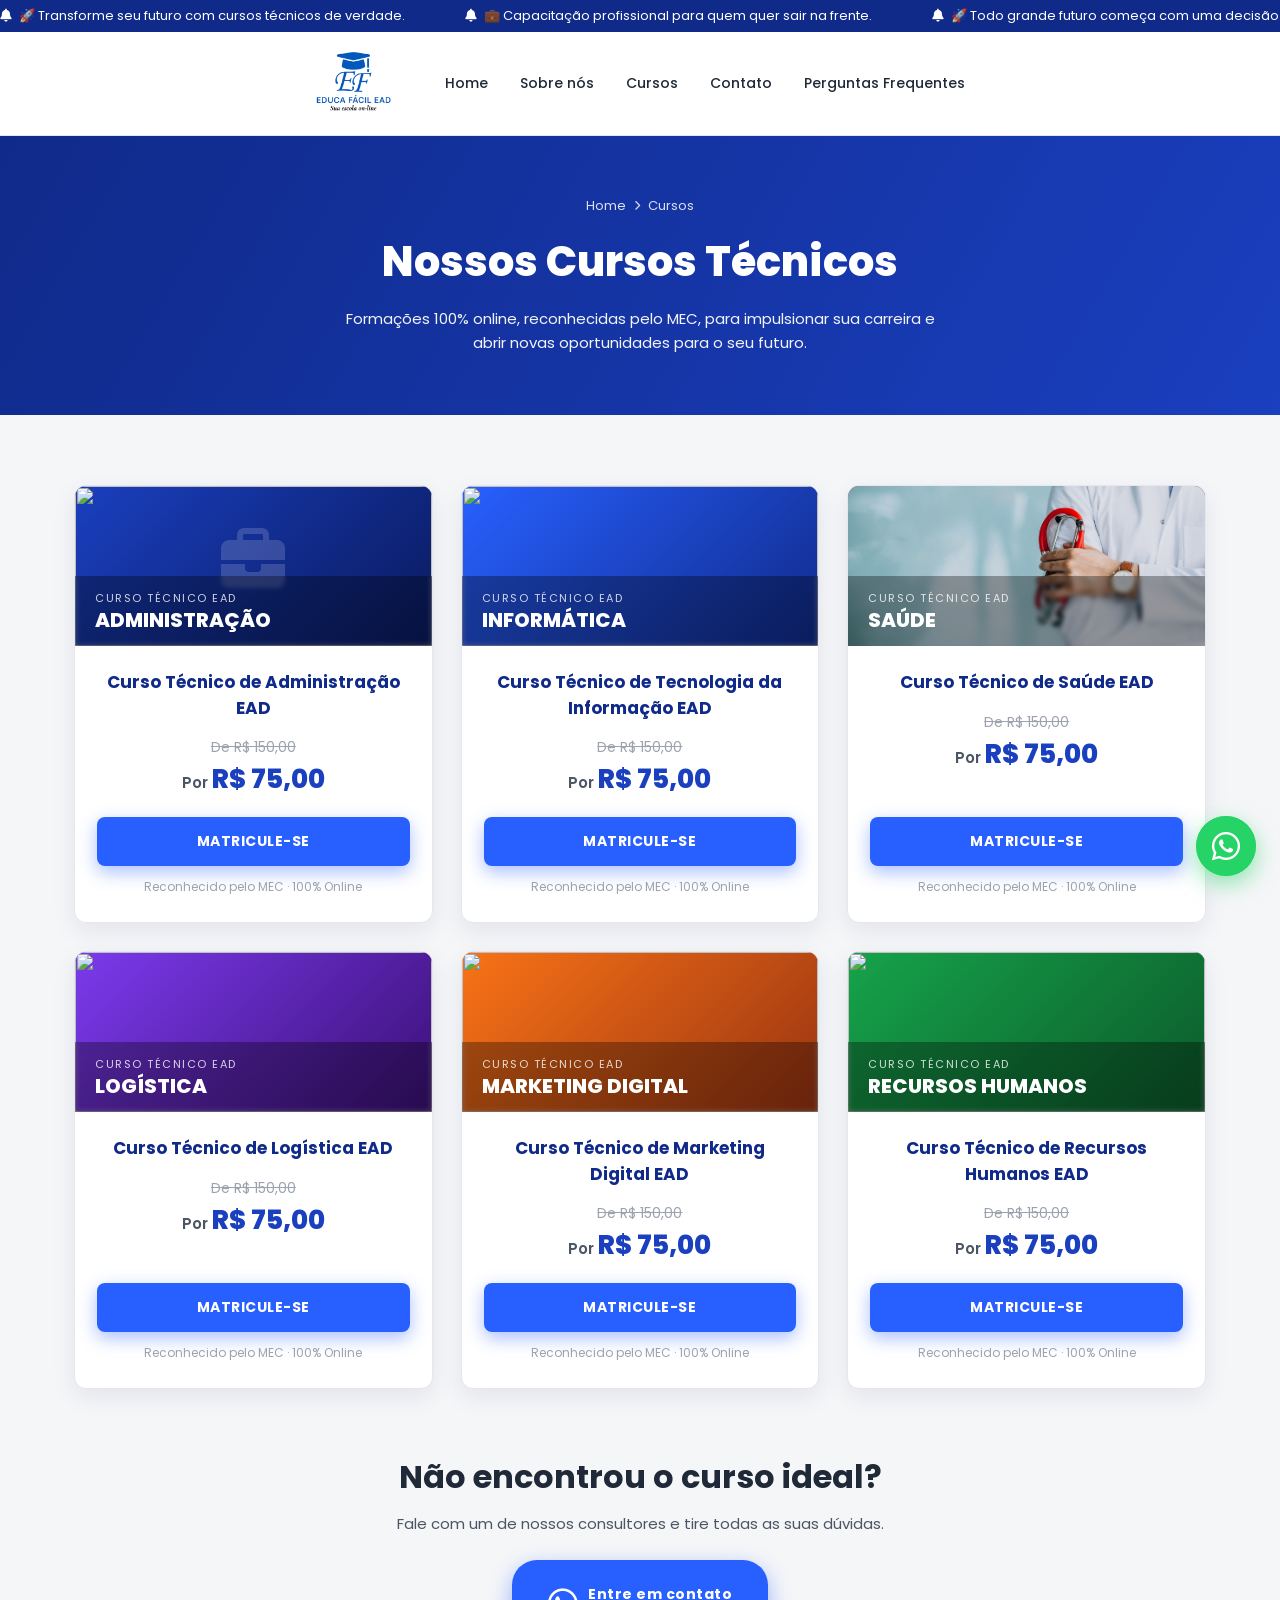
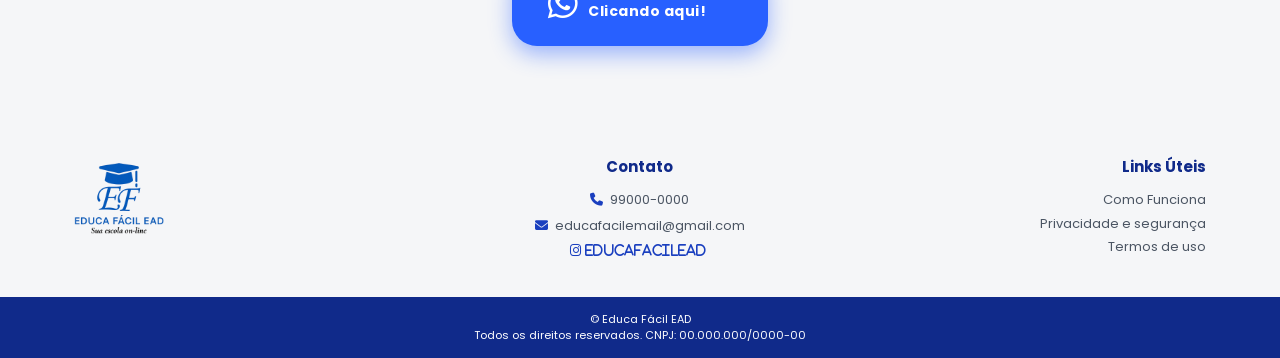
==== cursos.html @ ae99e2e0 "adicionar imagens e novas paginas" ====
<!doctype html>
<html lang="pt-BR">
  <head>
    <meta charset="UTF-8" />
    <meta name="viewport" content="width=device-width, initial-scale=1.0" />
    <meta
      name="description"
      content="Conheça os Cursos Técnicos online da Educa Fácil EAD - reconhecidos pelo MEC."
    />
    <title>Cursos - Educa Fácil EAD</title>
    <link rel="icon" type="image/png" href="img/favicon.png" />
    <link rel="stylesheet" href="css/style.css" />
    <link rel="preconnect" href="https://fonts.googleapis.com" />
    <link rel="preconnect" href="https://fonts.gstatic.com" crossorigin />
    <link
      href="https://fonts.googleapis.com/css2?family=Poppins:wght@300;400;500;600;700;800;900&display=swap"
      rel="stylesheet"
    />
    <link
      rel="stylesheet"
      href="https://cdnjs.cloudflare.com/ajax/libs/font-awesome/6.5.1/css/all.min.css"
    />
  </head>
  <body>
    <!-- Top announcement bar -->
    <div class="top-bar" aria-label="Aviso">
      <div class="top-bar__track">
        <span
          ><i class="fa-solid fa-bell"></i> 🚀 Transforme seu futuro com cursos
          técnicos de verdade.</span
        >
        <span
          ><i class="fa-solid fa-bell"></i> 💼 Capacitação profissional para
          quem quer sair na frente.</span
        >
        <span
          ><i class="fa-solid fa-bell"></i> 🚀 Todo grande futuro começa com uma
          decisão.</span
        >
        <span aria-hidden="true"
          ><i class="fa-solid fa-bell"></i> 🚀 Transforme seu futuro com cursos
          técnicos de verdade.</span
        >
        <span aria-hidden="true"
          ><i class="fa-solid fa-bell"></i> 💼 Capacitação profissional para
          quem quer sair na frente.</span
        >
        <span aria-hidden="true"
          ><i class="fa-solid fa-bell"></i> 🚀 Todo grande futuro começa com uma
          decisão.</span
        >
      </div>
    </div>

    <!-- Header / Navigation -->
    <header class="header">
      <div class="container header__inner">
        <a href="index.html" class="logo" aria-label="Educa Fácil EAD">
          <img
            src="img/logo.png"
            alt="Educa Fácil EAD"
            class="logo__img"
            onerror="this.style.display = 'none'"
          />
        </a>

        <button
          class="nav-toggle"
          aria-label="Abrir menu"
          aria-expanded="false"
        >
          <span></span><span></span><span></span>
        </button>

        <nav class="nav" aria-label="Principal">
          <ul>
            <li><a href="index.html#home">Home</a></li>
            <li><a href="sobre.html">Sobre nós</a></li>
            <li><a href="cursos.html">Cursos</a></li>
            <li><a href="index.html#contato">Contato</a></li>
            <li><a href="index.html#faq">Perguntas Frequentes</a></li>
          </ul>
        </nav>
      </div>
    </header>

    <!-- Page hero -->
    <section class="page-hero" aria-label="Cursos">
      <div class="container">
        <p class="page-hero__breadcrumb">
          <a href="index.html">Home</a>
          <i class="fa-solid fa-chevron-right"></i> Cursos
        </p>
        <h1 class="page-hero__title">Nossos Cursos Técnicos</h1>
        <p class="page-hero__text">
          Formações 100% online, reconhecidas pelo MEC, para impulsionar sua
          carreira e abrir novas oportunidades para o seu futuro.
        </p>
      </div>
    </section>

    <!-- Courses grid -->
    <section class="courses-page">
      <div class="container">
        <div class="course-grid">
          <article class="course-card">
            <div class="course-card__banner course-card__banner--admin">
              <img src="./img/adm.jpg" alt="">
              <i class="fa-solid fa-briefcase"></i>
              <div class="course-card__tag">
                <span>Curso Técnico EAD</span>
                <strong>Administração</strong>
              </div>
            </div>
            <div class="course-card__body">
              <h2 class="course-card__title">
                Curso Técnico de Administração EAD
              </h2>
              <div class="course-card__price">
                <span class="course-card__price-old">De R$ 150,00</span>
                <span class="course-card__price-new"
                  >Por <strong>R$ 75,00</strong></span
                >
              </div>
              <a
                href="https://wa.me/5599000000000"
                target="_blank"
                rel="noopener"
                class="btn btn--primary course-card__btn"
              >
                Matricule-se
              </a>
              <p class="course-card__note">
                Reconhecido pelo MEC · 100% Online
              </p>
            </div>
          </article>

          <article class="course-card">
            <div class="course-card__banner course-card__banner--ti">
              <img src="./img/ti.jpg" alt="">
              <div class="course-card__tag">
                <span>Curso Técnico EAD</span>
                <strong>Informática</strong>
              </div>
            </div>
            <div class="course-card__body">
              <h2 class="course-card__title">
                Curso Técnico de Tecnologia da Informação EAD
              </h2>
              <div class="course-card__price">
                <span class="course-card__price-old">De R$ 150,00</span>
                <span class="course-card__price-new"
                  >Por <strong>R$ 75,00</strong></span
                >
              </div>
              <a
                href="https://wa.me/5599000000000"
                target="_blank"
                rel="noopener"
                class="btn btn--primary course-card__btn"
              >
                Matricule-se
              </a>
              <p class="course-card__note">
                Reconhecido pelo MEC · 100% Online
              </p>
            </div>
          </article>

          <article class="course-card">
            <div class="course-card__banner course-card__banner--saude">
              <img src="./img/saude.jpg" alt="">
              <div class="course-card__tag">
                <span>Curso Técnico EAD</span>
                <strong>Saúde</strong>
              </div>
            </div>
            <div class="course-card__body">
              <h2 class="course-card__title">
                Curso Técnico de Saúde EAD
              </h2>
              <div class="course-card__price">
                <span class="course-card__price-old">De R$ 150,00</span>
                <span class="course-card__price-new"
                  >Por <strong>R$ 75,00</strong></span
                >
              </div>
              <a
                href="https://wa.me/5599000000000"
                target="_blank"
                rel="noopener"
                class="btn btn--primary course-card__btn"
              >
                Matricule-se
              </a>
              <p class="course-card__note">
                Reconhecido pelo MEC · 100% Online
              </p>
            </div>
          </article>

          <article class="course-card">
            <div class="course-card__banner course-card__banner--logistica">
              <img src="./img/logistica.jpg" alt="">
              <div class="course-card__tag">
                <span>Curso Técnico EAD</span>
                <strong>Logística</strong>
              </div>
            </div>
            <div class="course-card__body">
              <h2 class="course-card__title">
                Curso Técnico de Logística EAD
              </h2>
              <div class="course-card__price">
                <span class="course-card__price-old">De R$ 150,00</span>
                <span class="course-card__price-new"
                  >Por <strong>R$ 75,00</strong></span
                >
              </div>
              <a
                href="https://wa.me/5599000000000"
                target="_blank"
                rel="noopener"
                class="btn btn--primary course-card__btn"
              >
                Matricule-se
              </a>
              <p class="course-card__note">
                Reconhecido pelo MEC · 100% Online
              </p>
            </div>
          </article>

          <article class="course-card">
            <div class="course-card__banner course-card__banner--marketing">
              <img src="./img/marketing.jpg" alt="">
              <div class="course-card__tag">
                <span>Curso Técnico EAD</span>
                <strong>Marketing Digital</strong>
              </div>
            </div>
            <div class="course-card__body">
              <h2 class="course-card__title">
                Curso Técnico de Marketing Digital EAD
              </h2>
              <div class="course-card__price">
                <span class="course-card__price-old">De R$ 150,00</span>
                <span class="course-card__price-new"
                  >Por <strong>R$ 75,00</strong></span
                >
              </div>
              <a
                href="https://wa.me/5599000000000"
                target="_blank"
                rel="noopener"
                class="btn btn--primary course-card__btn"
              >
                Matricule-se
              </a>
              <p class="course-card__note">
                Reconhecido pelo MEC · 100% Online
              </p>
            </div>
          </article>

          <article class="course-card">
            <div class="course-card__banner course-card__banner--rh">
              <img src="./img/rh.jpg" alt="">
              <div class="course-card__tag">
                <span>Curso Técnico EAD</span>
                <strong>Recursos Humanos</strong>
              </div>
            </div>
            <div class="course-card__body">
              <h2 class="course-card__title">
                Curso Técnico de Recursos Humanos EAD
              </h2>
              <div class="course-card__price">
                <span class="course-card__price-old">De R$ 150,00</span>
                <span class="course-card__price-new"
                  >Por <strong>R$ 75,00</strong></span
                >
              </div>
              <a
                href="https://wa.me/5599000000000"
                target="_blank"
                rel="noopener"
                class="btn btn--primary course-card__btn"
              >
                Matricule-se
              </a>
              <p class="course-card__note">
                Reconhecido pelo MEC · 100% Online
              </p>
            </div>
          </article>
        </div>

        <div class="courses-page__cta">
          <h2 class="section-title">Não encontrou o curso ideal?</h2>
          <p>Fale com um de nossos consultores e tire todas as suas dúvidas.</p>
          <a
            href="https://wa.me/5599000000000"
            target="_blank"
            rel="noopener"
            class="btn btn--whatsapp"
          >
            <i class="fa-brands fa-whatsapp"></i>
            <span>Entre em contato<br />Clicando aqui!</span>
          </a>
        </div>
      </div>
    </section>

    <!-- Footer -->
    <footer class="footer">
      <div class="container footer__inner">
        <div class="footer__col">
          <a
            href="index.html"
            class="logo logo--footer"
            aria-label="Educa Fácil EAD"
          >
            <img
              src="img/logo.png"
              alt="Educa Fácil EAD"
              class="logo__img logo__img--footer"
              onerror="this.style.display = 'none'"
            />
          </a>
        </div>

        <div class="footer__col footer__col--center">
          <h3>Contato</h3>
          <p><i class="fa-solid fa-phone"></i> 99000-0000</p>
          <p><i class="fa-solid fa-envelope"></i> educafacilemail@gmail.com</p>
          <p>
            <a href="https://www.instagram.com/educafacilead/"
              ><i class="fa-brands fa-instagram"> educafacilead</i></a
            >
          </p>
        </div>

        <div class="footer__col footer__col--right">
          <h3>Links Úteis</h3>
          <ul>
            <li><a href="#">Como Funciona</a></li>
            <li><a href="#">Privacidade e segurança</a></li>
            <li><a href="#">Termos de uso</a></li>
          </ul>
        </div>
      </div>

      <div class="footer__copy">
        © Educa Fácil EAD<br />
        Todos os direitos reservados. CNPJ: 00.000.000/0000-00
      </div>
    </footer>

    <!-- Floating WhatsApp button -->
    <a
      href="https://wa.me/5599000000000"
      target="_blank"
      rel="noopener"
      class="whatsapp-float"
      aria-label="Fale conosco no WhatsApp"
    >
      <i class="fa-brands fa-whatsapp"></i>
      <span class="whatsapp-float__label">Fale conosco</span>
    </a>

    <script src="js/script.js"></script>
  </body>
</html>
---- css/style.css ----
/* ============================
   RESET & BASE
   ============================ */
*,
*::before,
*::after {
  box-sizing: border-box;
  margin: 0;
  padding: 0;
}

:root {
  --blue-900: #0a1a5e;
  --blue-800: #102a8a;
  --blue-700: #1a3fbf;
  --blue-600: #1e4dd8;
  --blue-500: #2860ff;
  --blue-accent: #3b82f6;
  --white: #ffffff;
  --gray-100: #f5f6f8;
  --gray-200: #e5e7eb;
  --gray-400: #9ca3af;
  --gray-600: #4b5563;
  --gray-800: #1f2937;
  --green-wa: #25d366;
  --bubble-out: #dcf8c6;
  --bubble-in: #ffffff;
  --shadow-card: 0 8px 24px rgba(10, 26, 94, 0.08);
  --shadow-elev: 0 20px 50px rgba(10, 26, 94, 0.18);
  --radius: 12px;
  --radius-lg: 20px;
  --container: 1180px;
}

html {
  scroll-behavior: smooth;
  scroll-padding-top: 110px;
}

body {
  font-family:
    "Poppins",
    -apple-system,
    BlinkMacSystemFont,
    "Segoe UI",
    sans-serif;
  color: var(--gray-800);
  line-height: 1.5;
  background: var(--white);
  -webkit-font-smoothing: antialiased;
}

img {
  max-width: 100%;
  display: block;
}

a {
  color: inherit;
  text-decoration: none;
}

ul {
  list-style: none;
}

.container {
  width: 100%;
  max-width: var(--container);
  margin: 0 auto;
  padding: 0 24px;
}

/* ============================
   TOP BAR (marquee)
   ============================ */
.top-bar {
  background: var(--blue-800);
  color: var(--white);
  font-size: 13px;
  overflow: hidden;
  padding: 6px 0;
}

.top-bar__track {
  display: flex;
  white-space: nowrap;
  animation: marquee 35s linear infinite;
  width: max-content;
  will-change: transform;
}

.top-bar__track span {
  display: inline-flex;
  align-items: center;
  gap: 8px;
  margin-right: 60px;
  flex-shrink: 0;
}

.top-bar:hover .top-bar__track {
  animation-play-state: paused;
}

@keyframes marquee {
  0% {
    transform: translateX(0);
  }
  100% {
    transform: translateX(-50%);
  }
}

/* ============================
   HEADER / NAV
   ============================ */
.header {
  background: var(--white);
  border-bottom: 1px solid var(--gray-200);
  position: sticky;
  top: 0;
  z-index: 100;
}

.header__inner {
  display: flex;
  align-items: center;
  justify-content: center;
  padding: 14px 24px;
  gap: 54px;
}

.logo {
  display: inline-flex;
  align-items: center;
  gap: 10px;
}

.logo__mark {
  width: 44px;
  height: 44px;
  border-radius: 50%;
  background: var(--blue-800);
  color: var(--white);
  display: grid;
  place-items: center;
  font-weight: 800;
  font-size: 14px;
  border: 2px solid var(--blue-800);
  box-shadow: inset 0 0 0 2px var(--white);
}

.logo__img {
  width: 75px;
  height: 75px;
  object-fit: contain;
}

.logo__img--footer {
  width: 90px;
  height: 90px;
}

.logo__text strong {
  display: block;
  color: var(--blue-800);
  font-size: 12px;
  font-weight: 800;
  letter-spacing: 0.5px;
}

.logo__text small {
  display: block;
  color: var(--gray-600);
  font-size: 9px;
  font-style: italic;
}

.nav ul {
  display: flex;
  gap: 32px;
}

.nav a {
  color: var(--gray-800);
  font-size: 14px;
  font-weight: 500;
  transition: color 0.2s;
  position: relative;
}

.nav a:hover {
  color: var(--blue-600);
}

.nav a::after {
  content: "";
  position: absolute;
  left: 0;
  bottom: -6px;
  width: 0;
  height: 2px;
  background: var(--blue-600);
  transition: width 0.25s;
}

.nav a:hover::after {
  width: 100%;
}

.nav-toggle {
  display: none;
  flex-direction: column;
  gap: 5px;
  background: none;
  border: 0;
  cursor: pointer;
  padding: 8px;
}

.nav-toggle span {
  display: block;
  width: 26px;
  height: 3px;
  background: var(--blue-800);
  border-radius: 2px;
  transition: 0.25s;
}

/* ============================
   HERO / CAROUSEL
   ============================ */
.hero {
  position: relative;
  background: var(--blue-800);
  overflow: hidden;
}

.carousel {
  position: relative;
  width: 100%;
  aspect-ratio: 1920 / 700;
  overflow: hidden;
  background: linear-gradient(120deg, var(--blue-800) 0%, var(--blue-700) 100%);
}

.carousel__track {
  position: relative;
  width: 100%;
  height: 100%;
}

.carousel__slide {
  position: absolute;
  inset: 0;
  opacity: 0;
  transition: opacity 0.8s ease-in-out;
  pointer-events: none;
}

.carousel__slide.is-active {
  opacity: 1;
  pointer-events: auto;
  z-index: 1;
}

.carousel__slide picture {
  display: block;
  width: 100%;
  height: 100%;
}

.carousel__slide img {
  width: 100%;
  height: 100%;
  object-fit: cover;
  display: block;
}

.carousel__slide img.img-missing {
  visibility: hidden;
}

/* Banner inteiro clicável */
.carousel__link {
  display: block;
  width: 100%;
  height: 100%;
  cursor: pointer;
}

.carousel__arrow {
  position: absolute;
  top: 50%;
  transform: translateY(-50%);
  background: transparent;
  border: 0;
  color: var(--white);
  width: 48px;
  height: 48px;
  cursor: pointer;
  z-index: 5;
  display: grid;
  place-items: center;
  font-size: 28px;
  text-shadow: 0 1px 6px rgba(0, 0, 0, 0.45);
  transition: 0.25s;
}

.carousel__arrow:hover {
  transform: translateY(-50%) scale(1.15);
}

.carousel__arrow--left {
  left: 18px;
}
.carousel__arrow--right {
  right: 18px;
}

.carousel__dots {
  position: absolute;
  bottom: 18px;
  left: 50%;
  transform: translateX(-50%);
  display: flex;
  gap: 10px;
  z-index: 5;
}

.carousel__dot {
  width: 12px;
  height: 12px;
  border-radius: 50%;
  background: rgba(255, 255, 255, 0.45);
  border: 0;
  cursor: pointer;
  padding: 0;
  transition: 0.25s;
}

.carousel__dot:hover {
  background: rgba(255, 255, 255, 0.75);
}

.carousel__dot.is-active {
  background: var(--white);
  width: 30px;
  border-radius: 6px;
}

/* ============================
   BUTTONS
   ============================ */
.btn {
  display: inline-flex;
  align-items: center;
  justify-content: center;
  gap: 10px;
  padding: 14px 30px;
  border-radius: 8px;
  font-weight: 700;
  font-size: 14px;
  letter-spacing: 0.5px;
  cursor: pointer;
  transition: 0.25s;
  border: 0;
  text-transform: uppercase;
}

.btn--primary {
  background: var(--blue-500);
  color: var(--white);
  box-shadow: 0 6px 18px rgba(40, 96, 255, 0.4);
}

.btn--primary:hover {
  transform: translateY(-2px);
  box-shadow: 0 10px 24px rgba(40, 96, 255, 0.55);
}

.btn--white {
  background: var(--white);
  color: var(--blue-800);
  padding: 14px 32px;
  box-shadow: 0 6px 18px rgba(0, 0, 0, 0.18);
}

.btn--white:hover {
  transform: translateY(-2px);
}

.btn--whatsapp {
  background: var(--blue-500);
  color: var(--white);
  padding: 26px 36px;
  border-radius: 25px;
  margin: 40px auto 0;
  box-shadow: 0 8px 22px rgba(40, 96, 255, 0.45);
}

.btn--whatsapp i {
  font-size: 34px;
}

.btn--whatsapp span {
  text-align: left;
  line-height: 1.2;
  text-transform: none;
}

.btn--whatsapp:hover {
  transform: translateY(-2px);
}

/* ============================
   SECTION TITLES
   ============================ */
.section-title {
  font-size: clamp(1.5rem, 3vw, 2rem);
  font-weight: 700;
  text-align: center;
  margin-bottom: 48px;
  color: var(--gray-800);
}

.section-title--light {
  color: var(--white);
  text-align: left;
}

.accent {
  color: var(--blue-800);
}

/* ============================
   WHY US
   ============================ */
.why-us {
  padding: 80px 0;
  background: var(--white);
}

.why-us__grid {
  display: grid;
  grid-template-columns: repeat(3, 1fr);
  gap: 28px;
  margin-top: 30px;
}

.card {
  position: relative;
  background: var(--white);
  border: 1px solid var(--gray-200);
  border-radius: var(--radius);
  padding: 50px 24px 0;
  text-align: center;
  box-shadow: var(--shadow-card);
  display: flex;
  flex-direction: column;
  transition: 0.25s;
}

.card:hover {
  transform: translateY(-4px);
  box-shadow: var(--shadow-elev);
}

.card__icon {
  position: absolute;
  top: 0;
  left: 50%;
  transform: translate(-50%, -50%);
  width: 52px;
  height: 52px;
  border-radius: 50%;
  background: var(--blue-800);
  color: var(--white);
  display: grid;
  place-items: center;
  font-size: 20px;
  box-shadow: 0 6px 14px rgba(26, 63, 191, 0.35);
}

.card__text {
  font-size: 16px;
  line-height: 1.5;
  color: var(--gray-800);
  flex: 1;
  margin-bottom: 30px;
}

.card__tag {
  background: var(--blue-800);
  color: var(--white);
  padding: 12px;
  margin: 0 -24px;
  font-weight: 600;
  font-size: 14px;
  border-bottom-left-radius: var(--radius);
  border-bottom-right-radius: var(--radius);
}

/* ============================
   COURSES
   ============================ */
.courses {
  background: var(--blue-800);
  color: var(--white);
  padding: 70px 0;
  position: relative;
}

.courses__inner {
  display: grid;
  grid-template-columns: 1.1fr 1fr;
  gap: 60px;
  align-items: center;
}

.courses__left .section-title {
  text-align: left;
  margin-bottom: 24px;
  font-size: clamp(1.8rem, 3vw, 2.4rem);
}

.courses__desc {
  margin-top: 20px;
  line-height: 1.7;
  font-size: 15px;
  opacity: 0.95;
}

.courses__right {
  border-left: 1px solid rgba(255, 255, 255, 0.2);
  padding-left: 50px;
}

.courses__list {
  display: flex;
  flex-direction: column;
  gap: 26px;
}

.courses__list li {
  display: flex;
  align-items: center;
  gap: 20px;
  font-size: 15px;
  line-height: 1.4;
}

.courses__list i {
  font-size: 30px;
  color: var(--white);
  width: 44px;
  text-align: center;
}

/* ============================
   PAGE HERO (Cursos)
   ============================ */
.page-hero {
  background: linear-gradient(120deg, var(--blue-800) 0%, var(--blue-700) 100%);
  color: var(--white);
  padding: 60px 0;
  text-align: center;
}

.page-hero__breadcrumb {
  font-size: 13px;
  opacity: 0.85;
  margin-bottom: 16px;
  display: flex;
  align-items: center;
  justify-content: center;
  gap: 8px;
}

.page-hero__breadcrumb a {
  transition: opacity 0.2s;
}

.page-hero__breadcrumb a:hover {
  opacity: 0.7;
}

.page-hero__breadcrumb i {
  font-size: 10px;
}

.page-hero__title {
  font-size: clamp(1.8rem, 4vw, 2.6rem);
  font-weight: 800;
  margin-bottom: 14px;
}

.page-hero__text {
  max-width: 620px;
  margin: 0 auto;
  font-size: 15px;
  line-height: 1.6;
  opacity: 0.95;
}

/* ============================
   COURSES PAGE
   ============================ */
.courses-page {
  padding: 70px 0;
  background: var(--gray-100);
}

.course-grid {
  display: grid;
  grid-template-columns: repeat(3, 1fr);
  gap: 28px;
}

.course-card {
  background: var(--white);
  border: 1px solid var(--gray-200);
  border-radius: var(--radius);
  overflow: hidden;
  box-shadow: var(--shadow-card);
  display: flex;
  flex-direction: column;
  transition: 0.25s;
}

.course-card:hover {
  transform: translateY(-4px);
  box-shadow: var(--shadow-elev);
}

/* Colored banner with category */
.course-card__banner {
  position: relative;
  height: 160px;
  display: flex;
  align-items: flex-end;
  background: linear-gradient(135deg, var(--blue-700), var(--blue-900));
  overflow: hidden;
}

.course-card__banner > i {
  position: absolute;
  top: 50%;
  left: 50%;
  transform: translate(-50%, -60%);
  font-size: 64px;
  color: rgba(255, 255, 255, 0.16);
}

.course-card__banner img {
  position: absolute;
  inset: 0;
  width: 100%;
  height: 100%;
  object-fit: cover;
  object-position: center;
}

/* TI: mostra mais o topo da foto para não cortar o rosto */
.course-card__banner--ti img {
  object-position: center 15%;
}

.course-card__banner--admin {
  background: linear-gradient(135deg, #1a3fbf, #0a1a5e);
}
.course-card__banner--ti {
  background: linear-gradient(135deg, #2860ff, #102a8a);
}
.course-card__banner--saude {
  background: linear-gradient(135deg, #e0457b, #7a1340);
}
.course-card__banner--logistica {
  background: linear-gradient(135deg, #7c3aed, #3b1077);
}
.course-card__banner--marketing {
  background: linear-gradient(135deg, #f97316, #9a3412);
}
.course-card__banner--rh {
  background: linear-gradient(135deg, #16a34a, #0c5a2b);
}

.course-card__tag {
  position: relative;
  width: 100%;
  padding: 14px 20px;
  background: rgba(0, 0, 0, 0.32);
  backdrop-filter: blur(2px);
}

.course-card__tag span {
  display: block;
  font-size: 11px;
  letter-spacing: 1.5px;
  text-transform: uppercase;
  color: rgba(255, 255, 255, 0.8);
  margin-bottom: 2px;
}

.course-card__tag strong {
  display: block;
  font-size: 20px;
  font-weight: 800;
  text-transform: uppercase;
  color: var(--white);
  line-height: 1.2;
}

/* Card body */
.course-card__body {
  display: flex;
  flex-direction: column;
  flex: 1;
  padding: 24px 22px 26px;
  text-align: center;
}

.course-card__title {
  font-size: 17px;
  font-weight: 700;
  color: var(--blue-800);
  margin-bottom: 16px;
}

.course-card__price {
  flex: 1;
  margin-bottom: 18px;
}

.course-card__price-old {
  display: block;
  font-size: 14px;
  color: var(--gray-400);
  text-decoration: line-through;
  margin-bottom: 2px;
}

.course-card__price-new {
  display: block;
  font-size: 15px;
  font-weight: 600;
  color: var(--gray-600);
}

.course-card__price-new strong {
  font-size: 26px;
  font-weight: 800;
  color: var(--blue-700);
}

.course-card__btn {
  width: 100%;
}

.course-card__note {
  font-size: 12px;
  color: var(--gray-400);
  margin-top: 12px;
}

.courses-page__cta {
  text-align: center;
  margin-top: 64px;
}

.courses-page__cta .section-title {
  margin-bottom: 12px;
}

.courses-page__cta p {
  color: var(--gray-600);
  font-size: 15px;
}

.courses-page__cta .btn--whatsapp {
  margin-top: 24px;
}

/* ============================
   TESTIMONIALS
   ============================ */
.testimonials {
  padding: 80px 0;
  background: var(--gray-100);
  text-align: center;
}

.testimonials__grid {
  display: grid;
  grid-template-columns: repeat(3, 1fr);
  gap: 30px;
  justify-items: center;
}

/* Prova social (imagens) */
.proof {
  width: 100%;
  max-width: 340px;
  margin: 0;
  border-radius: 18px;
  overflow: hidden;
  box-shadow: var(--shadow-elev);
}

.proof img {
  width: 100%;
  height: auto;
  display: block;
}

/* ============================
   FAQ
   ============================ */
.faq {
  background: var(--blue-800);
  padding: 70px 0;
  color: var(--white);
}

.faq .section-title {
  text-align: center;
  color: var(--white);
}

.faq__list {
  max-width: 900px;
  margin: 0 auto;
  display: flex;
  flex-direction: column;
  gap: 10px;
}

.faq__item {
  background: var(--blue-700);
  border-radius: 8px;
  overflow: hidden;
  transition: background 0.2s;
}

.faq__item summary {
  padding: 14px 20px;
  font-size: 14px;
  font-weight: 500;
  cursor: pointer;
  list-style: none;
  display: flex;
  align-items: center;
  gap: 12px;
  transition: 0.2s;
}

.faq__item summary::-webkit-details-marker {
  display: none;
}

.faq__item summary i {
  color: var(--white);
  font-size: 18px;
  transition: transform 0.3s;
}

.faq__item[open] summary i {
  transform: rotate(45deg);
}

.faq__item[open] {
  background: var(--blue-600);
}

.faq__item p {
  padding: 0 20px 18px 50px;
  font-size: 13px;
  line-height: 1.6;
  opacity: 0.95;
}

/* ============================
   FOOTER
   ============================ */
.footer {
  background: var(--gray-100);
  padding: 40px 0 0;
  color: var(--gray-800);
  font-size: 13px;
}

.footer__inner {
  display: grid;
  grid-template-columns: 1fr 1fr 1fr;
  gap: 30px;
  padding-bottom: 30px;
}

.footer__col--center {
  text-align: center;
}

.footer__col--right {
  text-align: right;
}

.footer__col h3 {
  color: var(--blue-800);
  font-weight: 700;
  margin-bottom: 12px;
  font-size: 15px;
}

.footer__col p {
  margin-bottom: 6px;
  color: var(--gray-600);
}

.footer__col p i {
  margin-right: 4px;
  color: var(--blue-700);
}

.footer__col ul li {
  margin-bottom: 4px;
}

.footer__col ul a {
  color: var(--gray-600);
  transition: color 0.2s;
}

.footer__col ul a:hover {
  color: var(--blue-600);
}

.logo--footer .logo__text strong {
  font-size: 11px;
}

.footer__copy {
  background: var(--blue-800);
  color: var(--white);
  padding: 14px;
  text-align: center;
  font-size: 11px;
  line-height: 1.5;
}

/* ============================
   FLOATING WHATSAPP BUTTON
   ============================ */
.whatsapp-float {
  position: fixed;
  right: 24px;
  bottom: 24px;
  z-index: 200;
  display: flex;
  align-items: center;
  gap: 0;
  height: 60px;
  padding: 0;
  background: var(--green-wa);
  color: var(--white);
  border-radius: 50px;
  box-shadow: 0 8px 22px rgba(37, 211, 102, 0.5);
  overflow: hidden;
  transition: 0.3s;
}

.whatsapp-float i {
  font-size: 32px;
  width: 60px;
  display: grid;
  place-items: center;
  flex-shrink: 0;
}

.whatsapp-float__label {
  font-size: 15px;
  font-weight: 600;
  white-space: nowrap;
  max-width: 0;
  opacity: 0;
  transition:
    max-width 0.3s ease,
    opacity 0.3s ease,
    padding 0.3s ease;
}

.whatsapp-float:hover {
  transform: translateY(-3px);
  box-shadow: 0 12px 28px rgba(37, 211, 102, 0.6);
}

.whatsapp-float:hover .whatsapp-float__label {
  max-width: 160px;
  opacity: 1;
  padding-right: 22px;
}

.whatsapp-float::after {
  content: "";
  position: absolute;
  inset: 0;
  border-radius: 50px;
  border: 2px solid var(--green-wa);
  animation: wa-pulse 2s infinite;
}

@keyframes wa-pulse {
  0% {
    transform: scale(1);
    opacity: 0.7;
  }
  100% {
    transform: scale(1.4);
    opacity: 0;
  }
}

@media (max-width: 480px) {
  .whatsapp-float {
    right: 16px;
    bottom: 16px;
    height: 56px;
  }
  .whatsapp-float i {
    width: 56px;
    font-size: 28px;
  }
}

/* ============================
   RESPONSIVE
   ============================ */
@media (max-width: 960px) {
  .carousel {
    width: 100%;
    aspect-ratio: 1920 / 700;
  }
  .why-us__grid {
    grid-template-columns: 1fr;
    max-width: 420px;
    margin: 0 auto;
  }
  .courses__inner {
    grid-template-columns: 1fr;
    gap: 36px;
  }
  .courses__right {
    border-left: 0;
    padding-left: 0;
    border-top: 1px solid rgba(255, 255, 255, 0.2);
    padding-top: 30px;
  }
  .testimonials__grid {
    grid-template-columns: 1fr;
  }
  .course-grid {
    grid-template-columns: repeat(2, 1fr);
  }
  .footer__inner {
    grid-template-columns: 1fr;
    text-align: center;
  }
  .footer__col--center,
  .footer__col--right {
    text-align: center;
  }
}

@media (max-width: 720px) {
  .nav-toggle {
    display: flex;
  }
  .nav {
    position: absolute;
    top: 100%;
    right: 0;
    background: var(--white);
    width: 100%;
    max-height: 0;
    overflow: hidden;
    transition: max-height 0.3s;
    box-shadow: 0 6px 14px rgba(0, 0, 0, 0.08);
  }
  .nav.is-open {
    max-height: 400px;
  }
  .nav ul {
    flex-direction: column;
    padding: 16px 24px;
    gap: 16px;
  }
  .carousel {
    aspect-ratio: 4 / 5;
    width: 100%;
    height: auto;
  }
  .course-grid {
    grid-template-columns: 1fr;
    max-width: 420px;
    margin: 0 auto;
  }
  .carousel__arrow {
    width: 36px;
    height: 36px;
    font-size: 22px;
  }
  .carousel__arrow--left {
    left: 10px;
  }
  .carousel__arrow--right {
    right: 10px;
  }
}

@media (max-width: 480px) {
  .section-title {
    margin-bottom: 32px;
  }
  .why-us,
  .courses,
  .testimonials,
  .faq {
    padding: 50px 0;
  }
  .btn {
    padding: 12px 22px;
    font-size: 13px;
  }
  .logo__text strong {
    font-size: 11px;
  }
  .carousel__dot {
    width: 10px;
    height: 10px;
  }
  .carousel__dot.is-active {
    width: 24px;
  }
}

/* ============================
   ABOUT PAGE
   ============================ */
.about {
  padding: 70px 0;
  background: var(--white);
}

.about__grid {
  display: grid;
  grid-template-columns: 1fr 1fr;
  gap: 56px;
  align-items: center;
}

.about__media {
  position: relative;
  min-height: 360px;
  border-radius: var(--radius-lg);
  overflow: hidden;
  background: linear-gradient(135deg, var(--blue-700), var(--blue-900));
  box-shadow: var(--shadow-card);
}

.about__media i {
  position: absolute;
  top: 50%;
  left: 50%;
  transform: translate(-50%, -50%);
  font-size: 90px;
  color: rgba(255, 255, 255, 0.22);
}

.about__media img {
  position: absolute;
  inset: 0;
  width: 100%;
  height: 100%;
  object-fit: cover;
}

.about__text .section-title {
  text-align: left;
  margin-bottom: 20px;
}

.about__text p {
  color: var(--gray-600);
  font-size: 15px;
  line-height: 1.7;
  margin-bottom: 16px;
}

.about-values {
  padding: 70px 0;
  background: var(--gray-100);
}

.about-values__grid {
  display: grid;
  grid-template-columns: repeat(3, 1fr);
  gap: 28px;
  margin-top: 30px;
}

.about-stats {
  background: var(--blue-800);
  color: var(--white);
  padding: 54px 0;
}

.about-stats__grid {
  display: grid;
  grid-template-columns: repeat(4, 1fr);
  gap: 30px;
  text-align: center;
}

.about-stats__num {
  font-size: clamp(1.8rem, 4vw, 2.6rem);
  font-weight: 800;
  line-height: 1.1;
  margin-bottom: 6px;
}

.about-stats__label {
  font-size: 14px;
  color: rgba(255, 255, 255, 0.82);
}

.about-cta {
  padding: 70px 0;
  background: var(--white);
}

.about-cta .courses-page__cta {
  margin-top: 0;
}

@media (max-width: 980px) {
  .about__grid {
    grid-template-columns: 1fr;
    gap: 36px;
  }
  .about-values__grid {
    grid-template-columns: 1fr;
    max-width: 420px;
    margin: 30px auto 0;
  }
  .about-stats__grid {
    grid-template-columns: repeat(2, 1fr);
    gap: 36px 20px;
  }
}
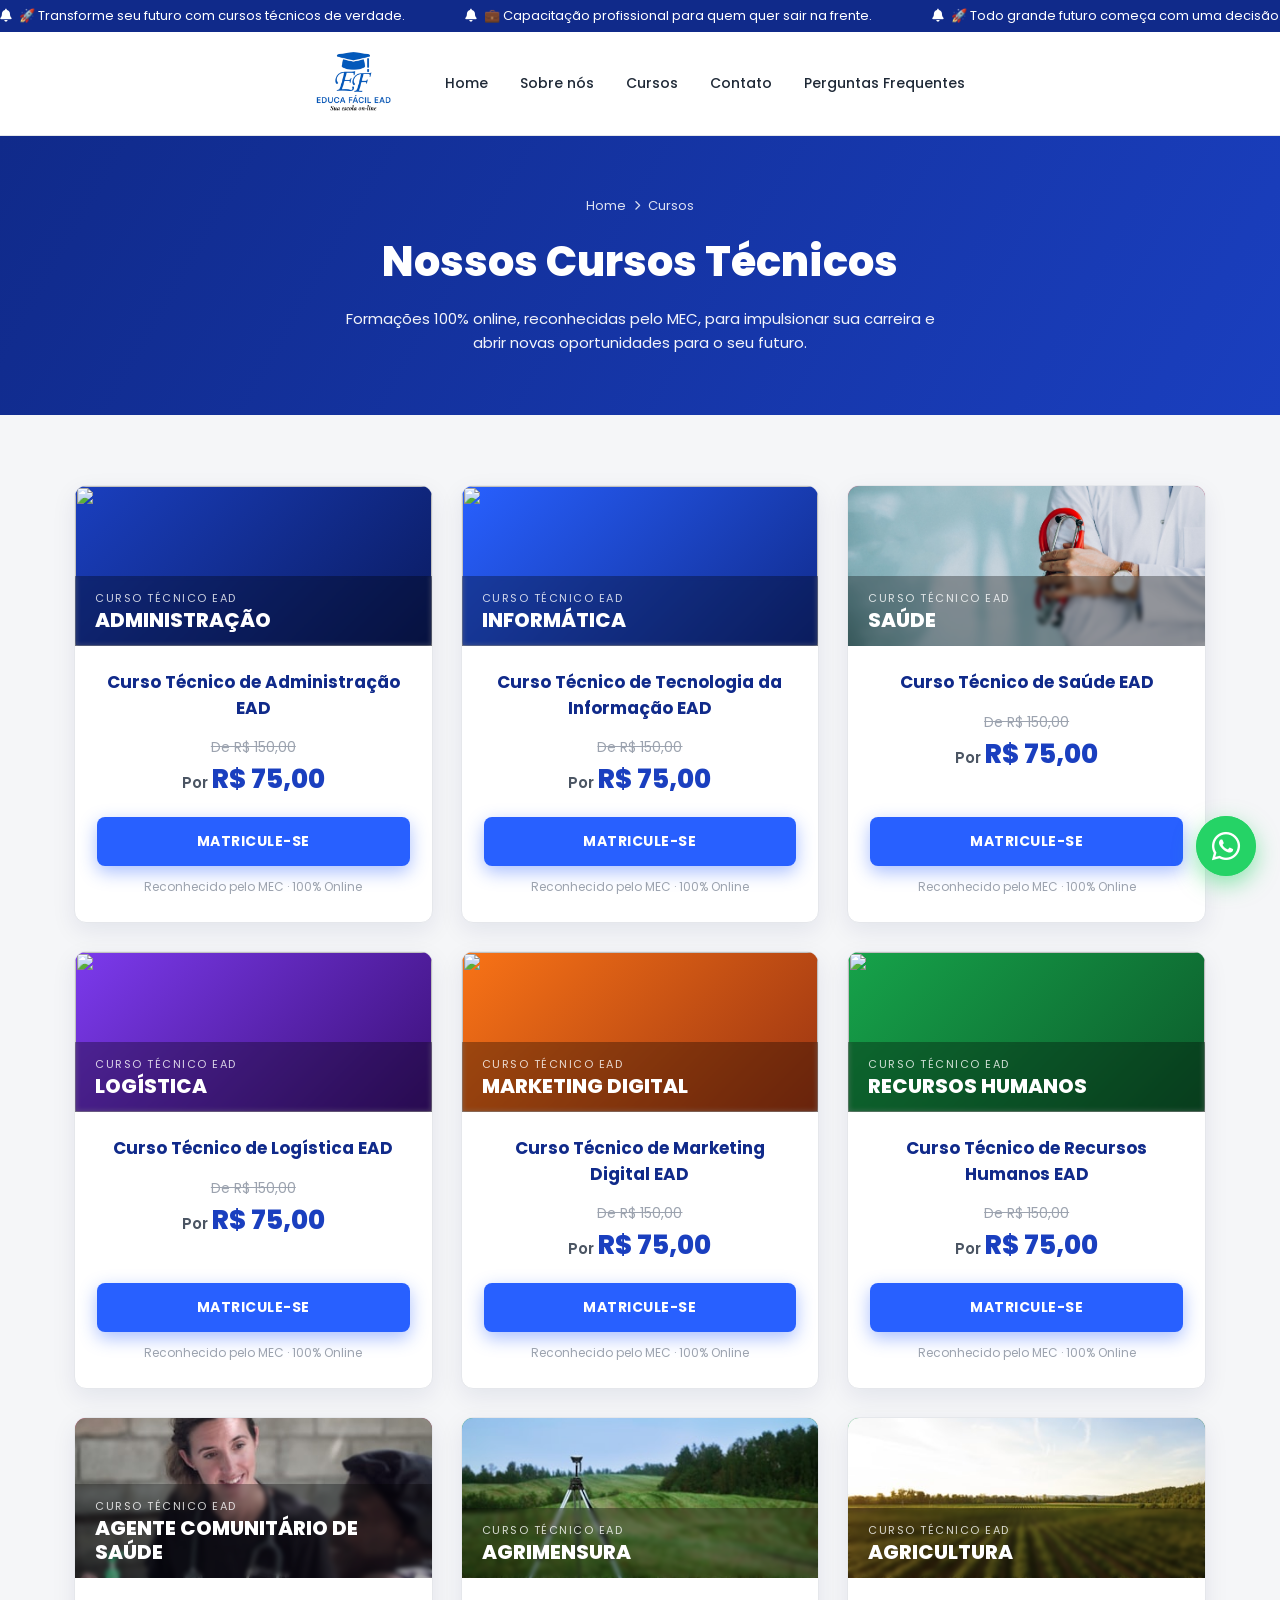
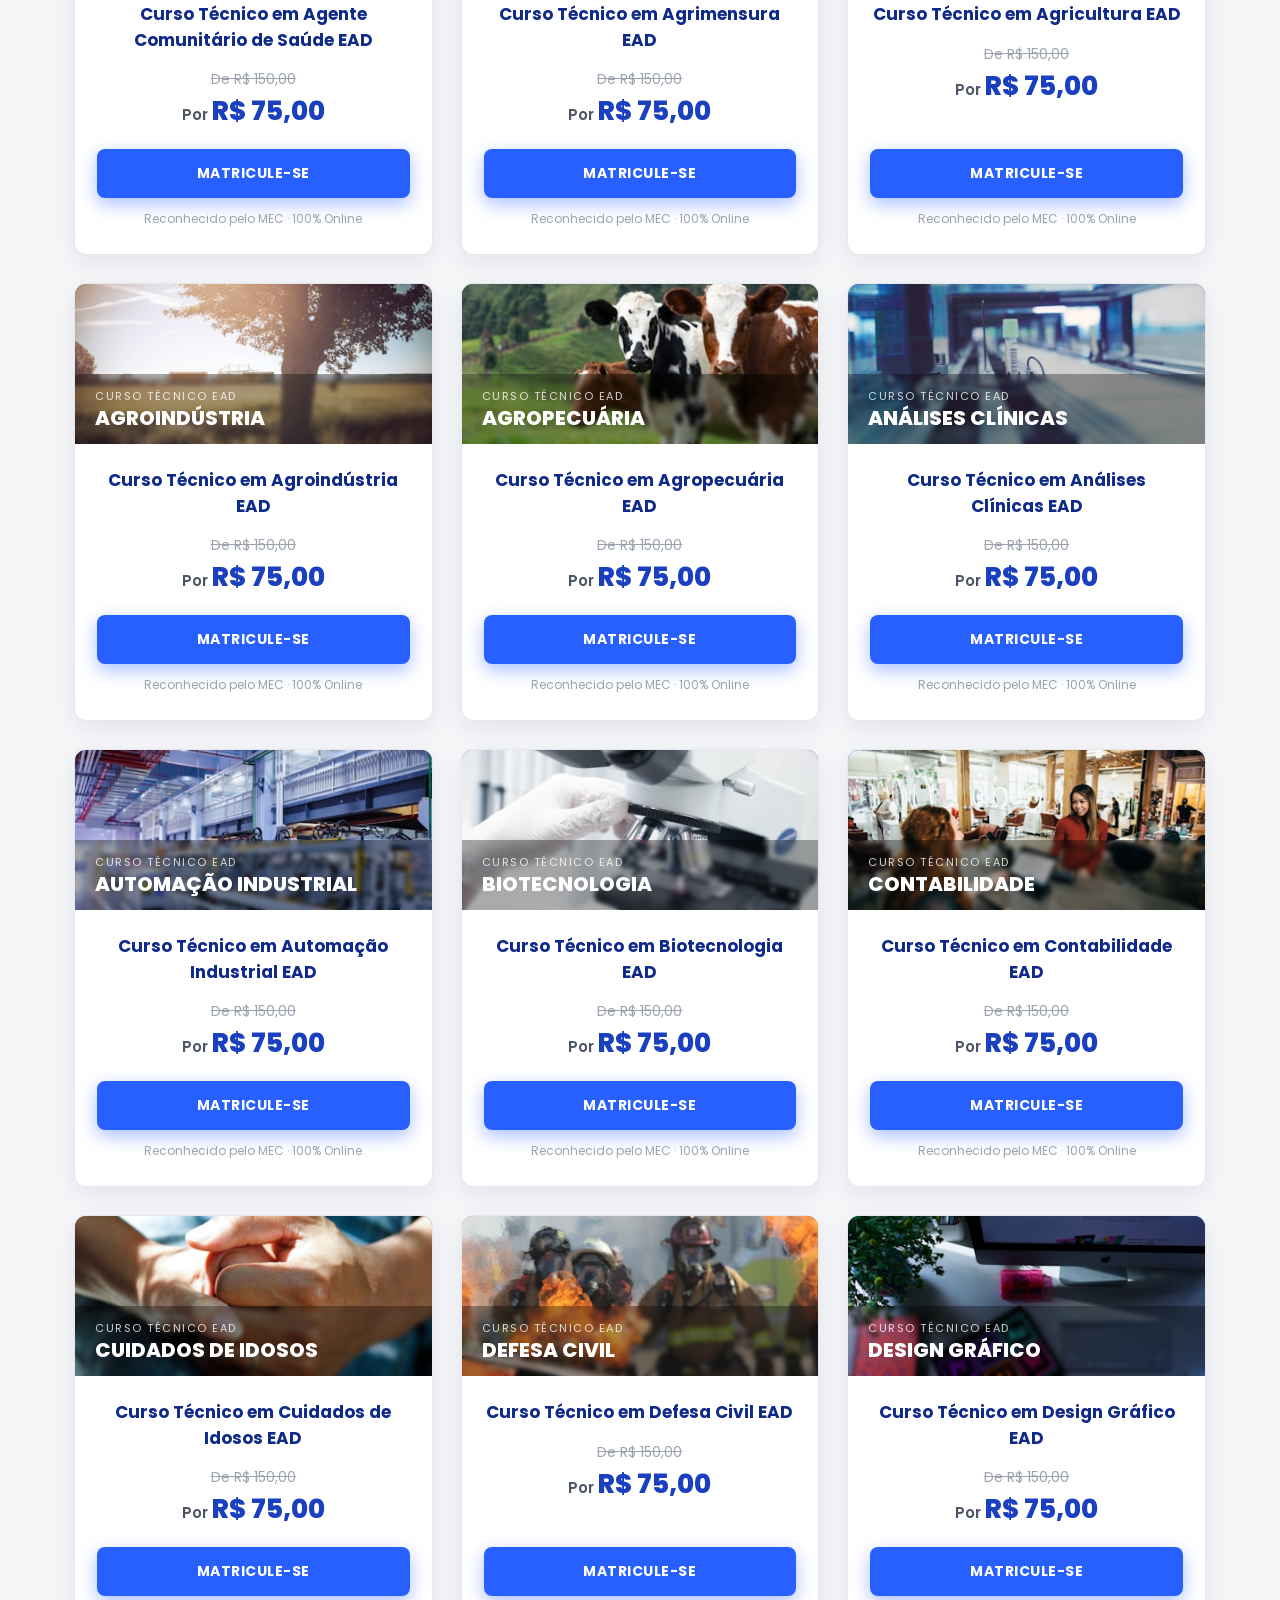
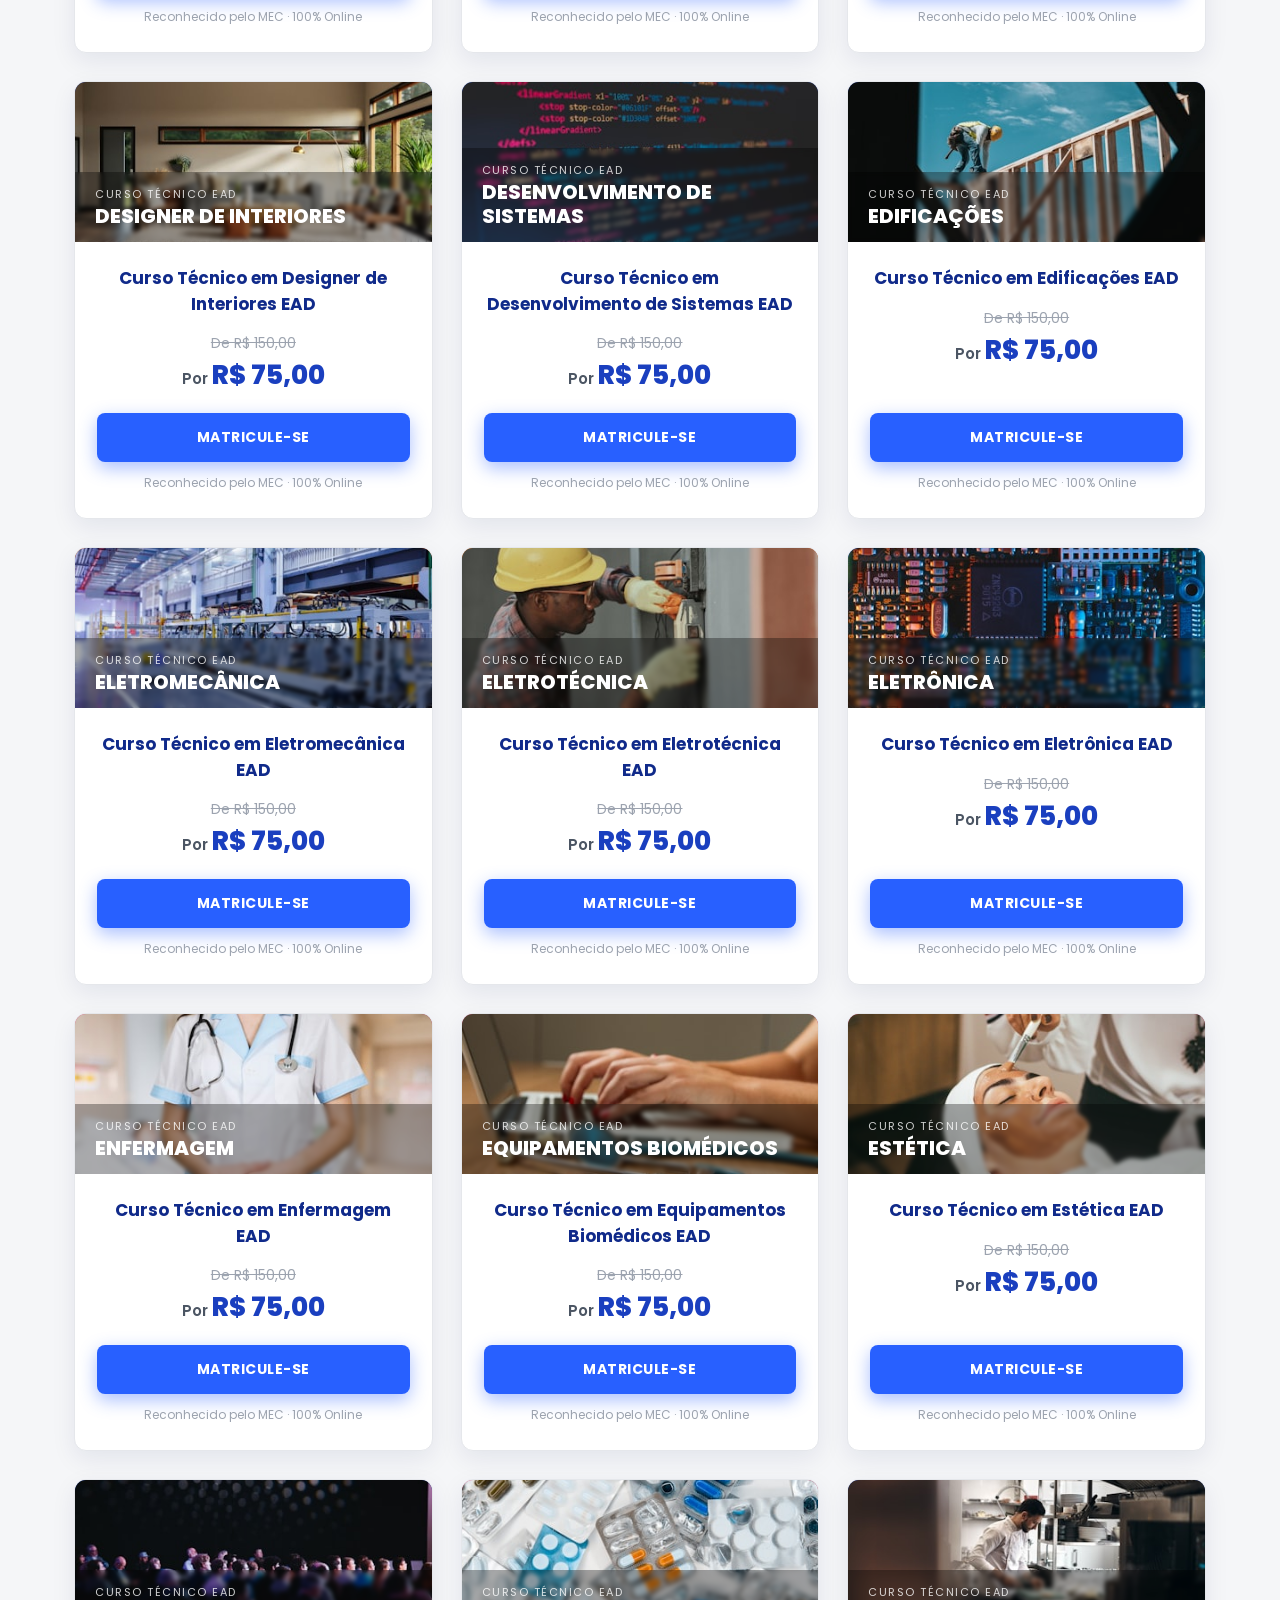
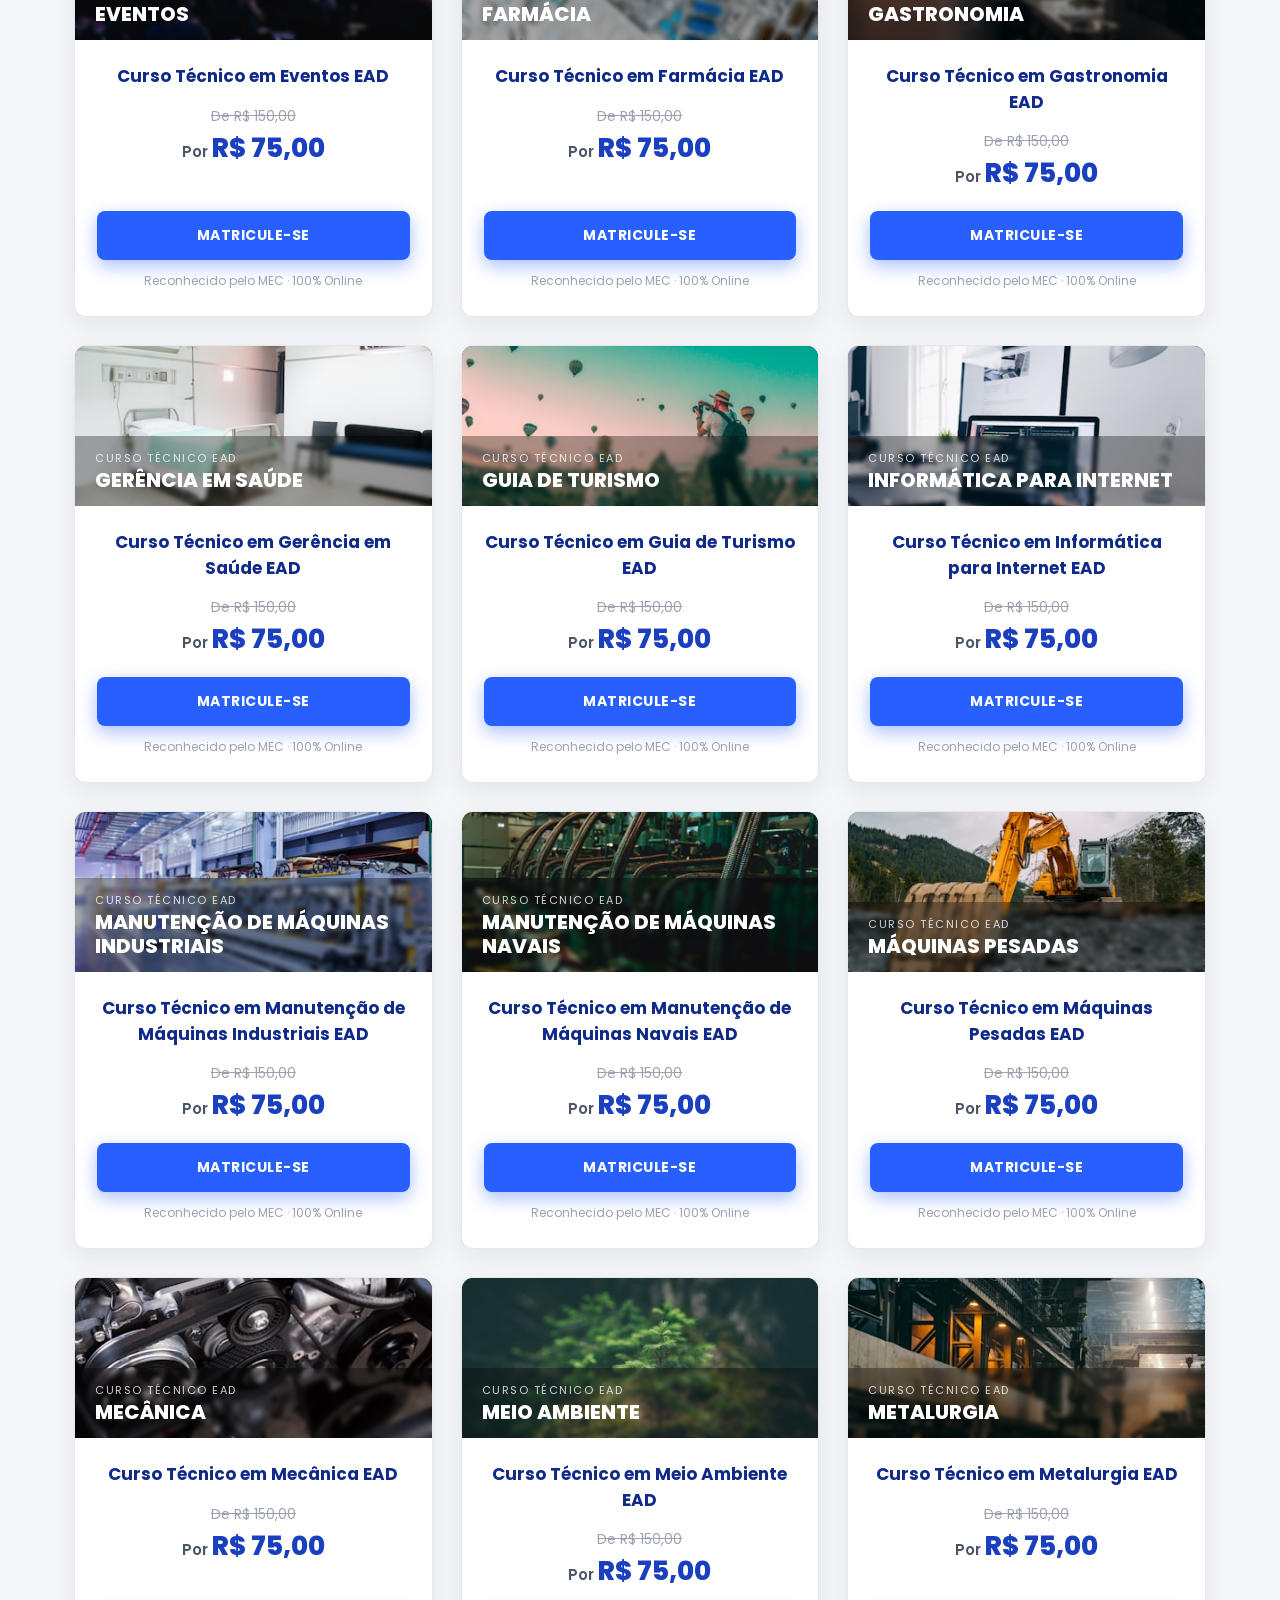
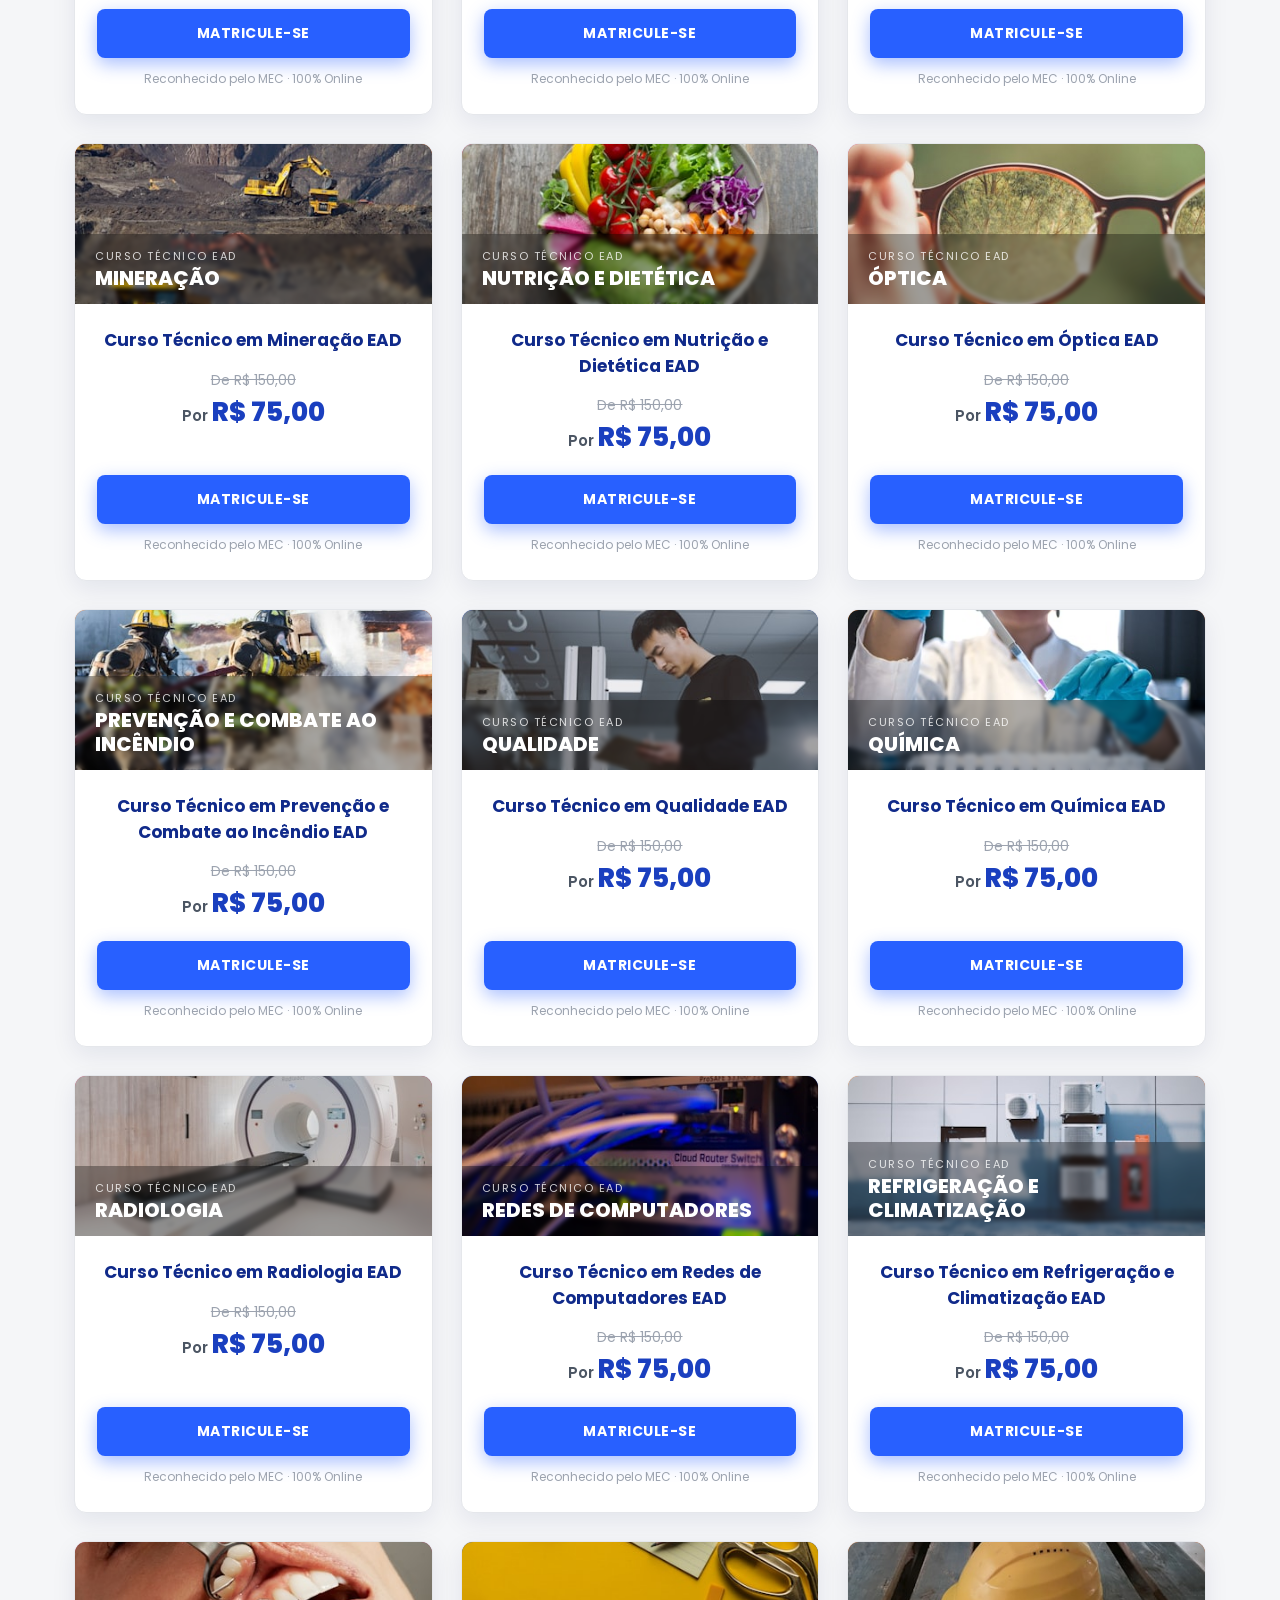
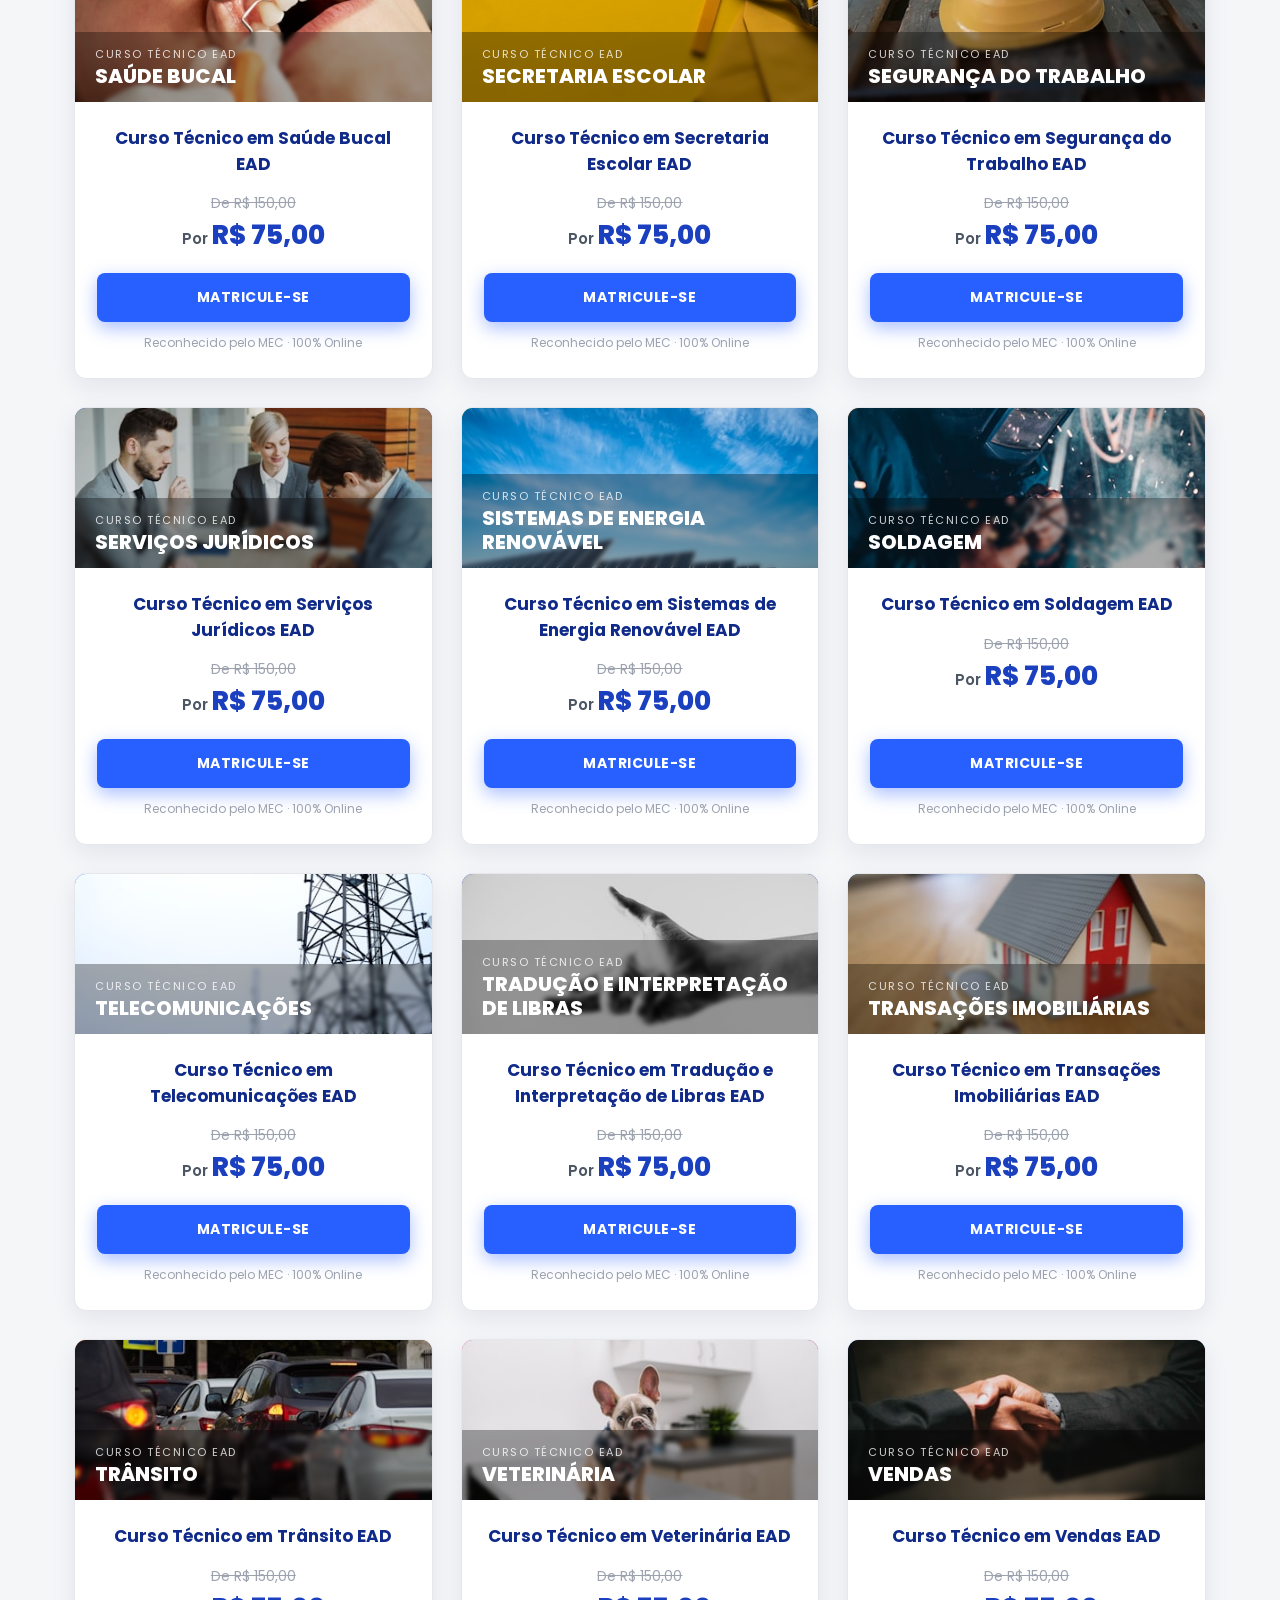
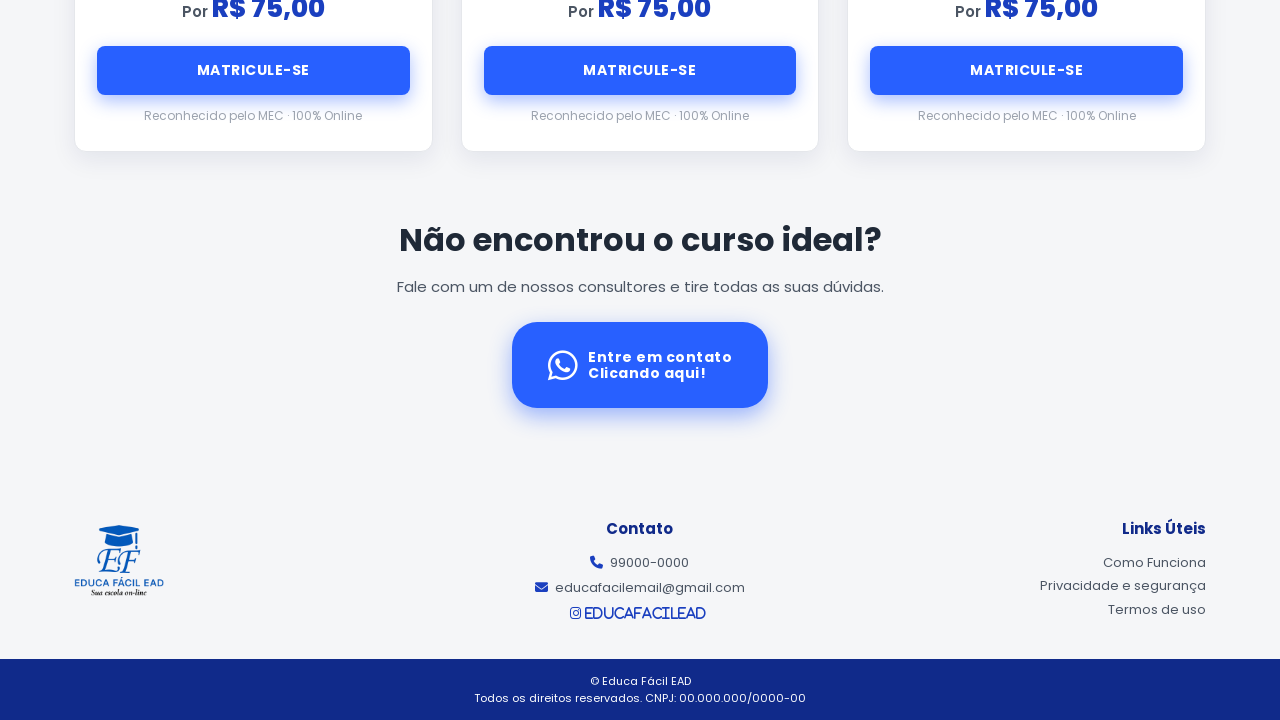
==== commit 401b2970: "novas fotos" ====
--- a/cursos.html
+++ b/cursos.html
@@ -295,6 +295,1788 @@
               </p>
             </div>
           </article>
+
+          <article class="course-card">
+            <div class="course-card__banner course-card__banner--saude">
+              <img src="./img/curso-agente-comunitario-saude.jpg" alt="">
+              <i class="fa-solid fa-hand-holding-medical"></i>
+              <div class="course-card__tag">
+                <span>Curso Técnico EAD</span>
+                <strong>Agente Comunitário de Saúde</strong>
+              </div>
+            </div>
+            <div class="course-card__body">
+              <h2 class="course-card__title">
+                Curso Técnico em Agente Comunitário de Saúde EAD
+              </h2>
+              <div class="course-card__price">
+                <span class="course-card__price-old">De R$ 150,00</span>
+                <span class="course-card__price-new"
+                  >Por <strong>R$ 75,00</strong></span
+                >
+              </div>
+              <a
+                href="https://wa.me/5599000000000"
+                target="_blank"
+                rel="noopener"
+                class="btn btn--primary course-card__btn"
+              >
+                Matricule-se
+              </a>
+              <p class="course-card__note">
+                Reconhecido pelo MEC · 100% Online
+              </p>
+            </div>
+          </article>
+
+          <article class="course-card">
+            <div class="course-card__banner course-card__banner--rh">
+              <img src="./img/curso-agrimensura.jpg" alt="">
+              <i class="fa-solid fa-compass"></i>
+              <div class="course-card__tag">
+                <span>Curso Técnico EAD</span>
+                <strong>Agrimensura</strong>
+              </div>
+            </div>
+            <div class="course-card__body">
+              <h2 class="course-card__title">
+                Curso Técnico em Agrimensura EAD
+              </h2>
+              <div class="course-card__price">
+                <span class="course-card__price-old">De R$ 150,00</span>
+                <span class="course-card__price-new"
+                  >Por <strong>R$ 75,00</strong></span
+                >
+              </div>
+              <a
+                href="https://wa.me/5599000000000"
+                target="_blank"
+                rel="noopener"
+                class="btn btn--primary course-card__btn"
+              >
+                Matricule-se
+              </a>
+              <p class="course-card__note">
+                Reconhecido pelo MEC · 100% Online
+              </p>
+            </div>
+          </article>
+
+          <article class="course-card">
+            <div class="course-card__banner course-card__banner--rh">
+              <img src="./img/curso-agricultura.jpg" alt="">
+              <i class="fa-solid fa-seedling"></i>
+              <div class="course-card__tag">
+                <span>Curso Técnico EAD</span>
+                <strong>Agricultura</strong>
+              </div>
+            </div>
+            <div class="course-card__body">
+              <h2 class="course-card__title">
+                Curso Técnico em Agricultura EAD
+              </h2>
+              <div class="course-card__price">
+                <span class="course-card__price-old">De R$ 150,00</span>
+                <span class="course-card__price-new"
+                  >Por <strong>R$ 75,00</strong></span
+                >
+              </div>
+              <a
+                href="https://wa.me/5599000000000"
+                target="_blank"
+                rel="noopener"
+                class="btn btn--primary course-card__btn"
+              >
+                Matricule-se
+              </a>
+              <p class="course-card__note">
+                Reconhecido pelo MEC · 100% Online
+              </p>
+            </div>
+          </article>
+
+          <article class="course-card">
+            <div class="course-card__banner course-card__banner--marketing">
+              <img src="./img/curso-agroindustria.jpg" alt="">
+              <i class="fa-solid fa-tractor"></i>
+              <div class="course-card__tag">
+                <span>Curso Técnico EAD</span>
+                <strong>Agroindústria</strong>
+              </div>
+            </div>
+            <div class="course-card__body">
+              <h2 class="course-card__title">
+                Curso Técnico em Agroindústria EAD
+              </h2>
+              <div class="course-card__price">
+                <span class="course-card__price-old">De R$ 150,00</span>
+                <span class="course-card__price-new"
+                  >Por <strong>R$ 75,00</strong></span
+                >
+              </div>
+              <a
+                href="https://wa.me/5599000000000"
+                target="_blank"
+                rel="noopener"
+                class="btn btn--primary course-card__btn"
+              >
+                Matricule-se
+              </a>
+              <p class="course-card__note">
+                Reconhecido pelo MEC · 100% Online
+              </p>
+            </div>
+          </article>
+
+          <article class="course-card">
+            <div class="course-card__banner course-card__banner--rh">
+              <img src="./img/curso-agropecuaria.jpg" alt="">
+              <i class="fa-solid fa-cow"></i>
+              <div class="course-card__tag">
+                <span>Curso Técnico EAD</span>
+                <strong>Agropecuária</strong>
+              </div>
+            </div>
+            <div class="course-card__body">
+              <h2 class="course-card__title">
+                Curso Técnico em Agropecuária EAD
+              </h2>
+              <div class="course-card__price">
+                <span class="course-card__price-old">De R$ 150,00</span>
+                <span class="course-card__price-new"
+                  >Por <strong>R$ 75,00</strong></span
+                >
+              </div>
+              <a
+                href="https://wa.me/5599000000000"
+                target="_blank"
+                rel="noopener"
+                class="btn btn--primary course-card__btn"
+              >
+                Matricule-se
+              </a>
+              <p class="course-card__note">
+                Reconhecido pelo MEC · 100% Online
+              </p>
+            </div>
+          </article>
+
+          <article class="course-card">
+            <div class="course-card__banner course-card__banner--saude">
+              <img src="./img/curso-analises-clinicas.jpg" alt="">
+              <i class="fa-solid fa-vial"></i>
+              <div class="course-card__tag">
+                <span>Curso Técnico EAD</span>
+                <strong>Análises Clínicas</strong>
+              </div>
+            </div>
+            <div class="course-card__body">
+              <h2 class="course-card__title">
+                Curso Técnico em Análises Clínicas EAD
+              </h2>
+              <div class="course-card__price">
+                <span class="course-card__price-old">De R$ 150,00</span>
+                <span class="course-card__price-new"
+                  >Por <strong>R$ 75,00</strong></span
+                >
+              </div>
+              <a
+                href="https://wa.me/5599000000000"
+                target="_blank"
+                rel="noopener"
+                class="btn btn--primary course-card__btn"
+              >
+                Matricule-se
+              </a>
+              <p class="course-card__note">
+                Reconhecido pelo MEC · 100% Online
+              </p>
+            </div>
+          </article>
+
+          <article class="course-card">
+            <div class="course-card__banner course-card__banner--ti">
+              <img src="./img/curso-automacao-industrial.jpg" alt="">
+              <i class="fa-solid fa-robot"></i>
+              <div class="course-card__tag">
+                <span>Curso Técnico EAD</span>
+                <strong>Automação Industrial</strong>
+              </div>
+            </div>
+            <div class="course-card__body">
+              <h2 class="course-card__title">
+                Curso Técnico em Automação Industrial EAD
+              </h2>
+              <div class="course-card__price">
+                <span class="course-card__price-old">De R$ 150,00</span>
+                <span class="course-card__price-new"
+                  >Por <strong>R$ 75,00</strong></span
+                >
+              </div>
+              <a
+                href="https://wa.me/5599000000000"
+                target="_blank"
+                rel="noopener"
+                class="btn btn--primary course-card__btn"
+              >
+                Matricule-se
+              </a>
+              <p class="course-card__note">
+                Reconhecido pelo MEC · 100% Online
+              </p>
+            </div>
+          </article>
+
+          <article class="course-card">
+            <div class="course-card__banner course-card__banner--saude">
+              <img src="./img/curso-biotecnologia.jpg" alt="">
+              <i class="fa-solid fa-dna"></i>
+              <div class="course-card__tag">
+                <span>Curso Técnico EAD</span>
+                <strong>Biotecnologia</strong>
+              </div>
+            </div>
+            <div class="course-card__body">
+              <h2 class="course-card__title">
+                Curso Técnico em Biotecnologia EAD
+              </h2>
+              <div class="course-card__price">
+                <span class="course-card__price-old">De R$ 150,00</span>
+                <span class="course-card__price-new"
+                  >Por <strong>R$ 75,00</strong></span
+                >
+              </div>
+              <a
+                href="https://wa.me/5599000000000"
+                target="_blank"
+                rel="noopener"
+                class="btn btn--primary course-card__btn"
+              >
+                Matricule-se
+              </a>
+              <p class="course-card__note">
+                Reconhecido pelo MEC · 100% Online
+              </p>
+            </div>
+          </article>
+
+          <article class="course-card">
+            <div class="course-card__banner course-card__banner--admin">
+              <img src="./img/curso-contabilidade.jpg" alt="">
+              <i class="fa-solid fa-calculator"></i>
+              <div class="course-card__tag">
+                <span>Curso Técnico EAD</span>
+                <strong>Contabilidade</strong>
+              </div>
+            </div>
+            <div class="course-card__body">
+              <h2 class="course-card__title">
+                Curso Técnico em Contabilidade EAD
+              </h2>
+              <div class="course-card__price">
+                <span class="course-card__price-old">De R$ 150,00</span>
+                <span class="course-card__price-new"
+                  >Por <strong>R$ 75,00</strong></span
+                >
+              </div>
+              <a
+                href="https://wa.me/5599000000000"
+                target="_blank"
+                rel="noopener"
+                class="btn btn--primary course-card__btn"
+              >
+                Matricule-se
+              </a>
+              <p class="course-card__note">
+                Reconhecido pelo MEC · 100% Online
+              </p>
+            </div>
+          </article>
+
+          <article class="course-card">
+            <div class="course-card__banner course-card__banner--saude">
+              <img src="./img/curso-cuidados-idosos.jpg" alt="">
+              <i class="fa-solid fa-hand-holding-heart"></i>
+              <div class="course-card__tag">
+                <span>Curso Técnico EAD</span>
+                <strong>Cuidados de Idosos</strong>
+              </div>
+            </div>
+            <div class="course-card__body">
+              <h2 class="course-card__title">
+                Curso Técnico em Cuidados de Idosos EAD
+              </h2>
+              <div class="course-card__price">
+                <span class="course-card__price-old">De R$ 150,00</span>
+                <span class="course-card__price-new"
+                  >Por <strong>R$ 75,00</strong></span
+                >
+              </div>
+              <a
+                href="https://wa.me/5599000000000"
+                target="_blank"
+                rel="noopener"
+                class="btn btn--primary course-card__btn"
+              >
+                Matricule-se
+              </a>
+              <p class="course-card__note">
+                Reconhecido pelo MEC · 100% Online
+              </p>
+            </div>
+          </article>
+
+          <article class="course-card">
+            <div class="course-card__banner course-card__banner--marketing">
+              <img src="./img/curso-defesa-civil.jpg" alt="">
+              <i class="fa-solid fa-shield-halved"></i>
+              <div class="course-card__tag">
+                <span>Curso Técnico EAD</span>
+                <strong>Defesa Civil</strong>
+              </div>
+            </div>
+            <div class="course-card__body">
+              <h2 class="course-card__title">
+                Curso Técnico em Defesa Civil EAD
+              </h2>
+              <div class="course-card__price">
+                <span class="course-card__price-old">De R$ 150,00</span>
+                <span class="course-card__price-new"
+                  >Por <strong>R$ 75,00</strong></span
+                >
+              </div>
+              <a
+                href="https://wa.me/5599000000000"
+                target="_blank"
+                rel="noopener"
+                class="btn btn--primary course-card__btn"
+              >
+                Matricule-se
+              </a>
+              <p class="course-card__note">
+                Reconhecido pelo MEC · 100% Online
+              </p>
+            </div>
+          </article>
+
+          <article class="course-card">
+            <div class="course-card__banner course-card__banner--ti">
+              <img src="./img/curso-design-grafico.jpg" alt="">
+              <i class="fa-solid fa-palette"></i>
+              <div class="course-card__tag">
+                <span>Curso Técnico EAD</span>
+                <strong>Design Gráfico</strong>
+              </div>
+            </div>
+            <div class="course-card__body">
+              <h2 class="course-card__title">
+                Curso Técnico em Design Gráfico EAD
+              </h2>
+              <div class="course-card__price">
+                <span class="course-card__price-old">De R$ 150,00</span>
+                <span class="course-card__price-new"
+                  >Por <strong>R$ 75,00</strong></span
+                >
+              </div>
+              <a
+                href="https://wa.me/5599000000000"
+                target="_blank"
+                rel="noopener"
+                class="btn btn--primary course-card__btn"
+              >
+                Matricule-se
+              </a>
+              <p class="course-card__note">
+                Reconhecido pelo MEC · 100% Online
+              </p>
+            </div>
+          </article>
+
+          <article class="course-card">
+            <div class="course-card__banner course-card__banner--admin">
+              <img src="./img/curso-designer-interiores.jpg" alt="">
+              <i class="fa-solid fa-couch"></i>
+              <div class="course-card__tag">
+                <span>Curso Técnico EAD</span>
+                <strong>Designer de Interiores</strong>
+              </div>
+            </div>
+            <div class="course-card__body">
+              <h2 class="course-card__title">
+                Curso Técnico em Designer de Interiores EAD
+              </h2>
+              <div class="course-card__price">
+                <span class="course-card__price-old">De R$ 150,00</span>
+                <span class="course-card__price-new"
+                  >Por <strong>R$ 75,00</strong></span
+                >
+              </div>
+              <a
+                href="https://wa.me/5599000000000"
+                target="_blank"
+                rel="noopener"
+                class="btn btn--primary course-card__btn"
+              >
+                Matricule-se
+              </a>
+              <p class="course-card__note">
+                Reconhecido pelo MEC · 100% Online
+              </p>
+            </div>
+          </article>
+
+          <article class="course-card">
+            <div class="course-card__banner course-card__banner--ti">
+              <img src="./img/curso-desenvolvimento-sistemas.jpg" alt="">
+              <i class="fa-solid fa-code"></i>
+              <div class="course-card__tag">
+                <span>Curso Técnico EAD</span>
+                <strong>Desenvolvimento de Sistemas</strong>
+              </div>
+            </div>
+            <div class="course-card__body">
+              <h2 class="course-card__title">
+                Curso Técnico em Desenvolvimento de Sistemas EAD
+              </h2>
+              <div class="course-card__price">
+                <span class="course-card__price-old">De R$ 150,00</span>
+                <span class="course-card__price-new"
+                  >Por <strong>R$ 75,00</strong></span
+                >
+              </div>
+              <a
+                href="https://wa.me/5599000000000"
+                target="_blank"
+                rel="noopener"
+                class="btn btn--primary course-card__btn"
+              >
+                Matricule-se
+              </a>
+              <p class="course-card__note">
+                Reconhecido pelo MEC · 100% Online
+              </p>
+            </div>
+          </article>
+
+          <article class="course-card">
+            <div class="course-card__banner course-card__banner--admin">
+              <img src="./img/curso-edificacoes.jpg" alt="">
+              <i class="fa-solid fa-building"></i>
+              <div class="course-card__tag">
+                <span>Curso Técnico EAD</span>
+                <strong>Edificações</strong>
+              </div>
+            </div>
+            <div class="course-card__body">
+              <h2 class="course-card__title">
+                Curso Técnico em Edificações EAD
+              </h2>
+              <div class="course-card__price">
+                <span class="course-card__price-old">De R$ 150,00</span>
+                <span class="course-card__price-new"
+                  >Por <strong>R$ 75,00</strong></span
+                >
+              </div>
+              <a
+                href="https://wa.me/5599000000000"
+                target="_blank"
+                rel="noopener"
+                class="btn btn--primary course-card__btn"
+              >
+                Matricule-se
+              </a>
+              <p class="course-card__note">
+                Reconhecido pelo MEC · 100% Online
+              </p>
+            </div>
+          </article>
+
+          <article class="course-card">
+            <div class="course-card__banner course-card__banner--marketing">
+              <img src="./img/curso-eletromecanica.jpg" alt="">
+              <i class="fa-solid fa-bolt"></i>
+              <div class="course-card__tag">
+                <span>Curso Técnico EAD</span>
+                <strong>Eletromecânica</strong>
+              </div>
+            </div>
+            <div class="course-card__body">
+              <h2 class="course-card__title">
+                Curso Técnico em Eletromecânica EAD
+              </h2>
+              <div class="course-card__price">
+                <span class="course-card__price-old">De R$ 150,00</span>
+                <span class="course-card__price-new"
+                  >Por <strong>R$ 75,00</strong></span
+                >
+              </div>
+              <a
+                href="https://wa.me/5599000000000"
+                target="_blank"
+                rel="noopener"
+                class="btn btn--primary course-card__btn"
+              >
+                Matricule-se
+              </a>
+              <p class="course-card__note">
+                Reconhecido pelo MEC · 100% Online
+              </p>
+            </div>
+          </article>
+
+          <article class="course-card">
+            <div class="course-card__banner course-card__banner--marketing">
+              <img src="./img/curso-eletrotecnica.jpg" alt="">
+              <i class="fa-solid fa-plug"></i>
+              <div class="course-card__tag">
+                <span>Curso Técnico EAD</span>
+                <strong>Eletrotécnica</strong>
+              </div>
+            </div>
+            <div class="course-card__body">
+              <h2 class="course-card__title">
+                Curso Técnico em Eletrotécnica EAD
+              </h2>
+              <div class="course-card__price">
+                <span class="course-card__price-old">De R$ 150,00</span>
+                <span class="course-card__price-new"
+                  >Por <strong>R$ 75,00</strong></span
+                >
+              </div>
+              <a
+                href="https://wa.me/5599000000000"
+                target="_blank"
+                rel="noopener"
+                class="btn btn--primary course-card__btn"
+              >
+                Matricule-se
+              </a>
+              <p class="course-card__note">
+                Reconhecido pelo MEC · 100% Online
+              </p>
+            </div>
+          </article>
+
+          <article class="course-card">
+            <div class="course-card__banner course-card__banner--ti">
+              <img src="./img/curso-eletronica.jpg" alt="">
+              <i class="fa-solid fa-microchip"></i>
+              <div class="course-card__tag">
+                <span>Curso Técnico EAD</span>
+                <strong>Eletrônica</strong>
+              </div>
+            </div>
+            <div class="course-card__body">
+              <h2 class="course-card__title">
+                Curso Técnico em Eletrônica EAD
+              </h2>
+              <div class="course-card__price">
+                <span class="course-card__price-old">De R$ 150,00</span>
+                <span class="course-card__price-new"
+                  >Por <strong>R$ 75,00</strong></span
+                >
+              </div>
+              <a
+                href="https://wa.me/5599000000000"
+                target="_blank"
+                rel="noopener"
+                class="btn btn--primary course-card__btn"
+              >
+                Matricule-se
+              </a>
+              <p class="course-card__note">
+                Reconhecido pelo MEC · 100% Online
+              </p>
+            </div>
+          </article>
+
+          <article class="course-card">
+            <div class="course-card__banner course-card__banner--saude">
+              <img src="./img/curso-enfermagem.jpg" alt="">
+              <i class="fa-solid fa-user-nurse"></i>
+              <div class="course-card__tag">
+                <span>Curso Técnico EAD</span>
+                <strong>Enfermagem</strong>
+              </div>
+            </div>
+            <div class="course-card__body">
+              <h2 class="course-card__title">
+                Curso Técnico em Enfermagem EAD
+              </h2>
+              <div class="course-card__price">
+                <span class="course-card__price-old">De R$ 150,00</span>
+                <span class="course-card__price-new"
+                  >Por <strong>R$ 75,00</strong></span
+                >
+              </div>
+              <a
+                href="https://wa.me/5599000000000"
+                target="_blank"
+                rel="noopener"
+                class="btn btn--primary course-card__btn"
+              >
+                Matricule-se
+              </a>
+              <p class="course-card__note">
+                Reconhecido pelo MEC · 100% Online
+              </p>
+            </div>
+          </article>
+
+          <article class="course-card">
+            <div class="course-card__banner course-card__banner--saude">
+              <img src="./img/curso-equipamentos-biomedicos.jpg" alt="">
+              <i class="fa-solid fa-heart-pulse"></i>
+              <div class="course-card__tag">
+                <span>Curso Técnico EAD</span>
+                <strong>Equipamentos Biomédicos</strong>
+              </div>
+            </div>
+            <div class="course-card__body">
+              <h2 class="course-card__title">
+                Curso Técnico em Equipamentos Biomédicos EAD
+              </h2>
+              <div class="course-card__price">
+                <span class="course-card__price-old">De R$ 150,00</span>
+                <span class="course-card__price-new"
+                  >Por <strong>R$ 75,00</strong></span
+                >
+              </div>
+              <a
+                href="https://wa.me/5599000000000"
+                target="_blank"
+                rel="noopener"
+                class="btn btn--primary course-card__btn"
+              >
+                Matricule-se
+              </a>
+              <p class="course-card__note">
+                Reconhecido pelo MEC · 100% Online
+              </p>
+            </div>
+          </article>
+
+          <article class="course-card">
+            <div class="course-card__banner course-card__banner--saude">
+              <img src="./img/curso-estetica.jpg" alt="">
+              <i class="fa-solid fa-spa"></i>
+              <div class="course-card__tag">
+                <span>Curso Técnico EAD</span>
+                <strong>Estética</strong>
+              </div>
+            </div>
+            <div class="course-card__body">
+              <h2 class="course-card__title">
+                Curso Técnico em Estética EAD
+              </h2>
+              <div class="course-card__price">
+                <span class="course-card__price-old">De R$ 150,00</span>
+                <span class="course-card__price-new"
+                  >Por <strong>R$ 75,00</strong></span
+                >
+              </div>
+              <a
+                href="https://wa.me/5599000000000"
+                target="_blank"
+                rel="noopener"
+                class="btn btn--primary course-card__btn"
+              >
+                Matricule-se
+              </a>
+              <p class="course-card__note">
+                Reconhecido pelo MEC · 100% Online
+              </p>
+            </div>
+          </article>
+
+          <article class="course-card">
+            <div class="course-card__banner course-card__banner--admin">
+              <img src="./img/curso-eventos.jpg" alt="">
+              <i class="fa-solid fa-calendar-check"></i>
+              <div class="course-card__tag">
+                <span>Curso Técnico EAD</span>
+                <strong>Eventos</strong>
+              </div>
+            </div>
+            <div class="course-card__body">
+              <h2 class="course-card__title">
+                Curso Técnico em Eventos EAD
+              </h2>
+              <div class="course-card__price">
+                <span class="course-card__price-old">De R$ 150,00</span>
+                <span class="course-card__price-new"
+                  >Por <strong>R$ 75,00</strong></span
+                >
+              </div>
+              <a
+                href="https://wa.me/5599000000000"
+                target="_blank"
+                rel="noopener"
+                class="btn btn--primary course-card__btn"
+              >
+                Matricule-se
+              </a>
+              <p class="course-card__note">
+                Reconhecido pelo MEC · 100% Online
+              </p>
+            </div>
+          </article>
+
+          <article class="course-card">
+            <div class="course-card__banner course-card__banner--saude">
+              <img src="./img/curso-farmacia.jpg" alt="">
+              <i class="fa-solid fa-prescription-bottle-medical"></i>
+              <div class="course-card__tag">
+                <span>Curso Técnico EAD</span>
+                <strong>Farmácia</strong>
+              </div>
+            </div>
+            <div class="course-card__body">
+              <h2 class="course-card__title">
+                Curso Técnico em Farmácia EAD
+              </h2>
+              <div class="course-card__price">
+                <span class="course-card__price-old">De R$ 150,00</span>
+                <span class="course-card__price-new"
+                  >Por <strong>R$ 75,00</strong></span
+                >
+              </div>
+              <a
+                href="https://wa.me/5599000000000"
+                target="_blank"
+                rel="noopener"
+                class="btn btn--primary course-card__btn"
+              >
+                Matricule-se
+              </a>
+              <p class="course-card__note">
+                Reconhecido pelo MEC · 100% Online
+              </p>
+            </div>
+          </article>
+
+          <article class="course-card">
+            <div class="course-card__banner course-card__banner--admin">
+              <img src="./img/curso-gastronomia.jpg" alt="">
+              <i class="fa-solid fa-utensils"></i>
+              <div class="course-card__tag">
+                <span>Curso Técnico EAD</span>
+                <strong>Gastronomia</strong>
+              </div>
+            </div>
+            <div class="course-card__body">
+              <h2 class="course-card__title">
+                Curso Técnico em Gastronomia EAD
+              </h2>
+              <div class="course-card__price">
+                <span class="course-card__price-old">De R$ 150,00</span>
+                <span class="course-card__price-new"
+                  >Por <strong>R$ 75,00</strong></span
+                >
+              </div>
+              <a
+                href="https://wa.me/5599000000000"
+                target="_blank"
+                rel="noopener"
+                class="btn btn--primary course-card__btn"
+              >
+                Matricule-se
+              </a>
+              <p class="course-card__note">
+                Reconhecido pelo MEC · 100% Online
+              </p>
+            </div>
+          </article>
+
+          <article class="course-card">
+            <div class="course-card__banner course-card__banner--saude">
+              <img src="./img/curso-gerencia-saude.jpg" alt="">
+              <i class="fa-solid fa-hospital"></i>
+              <div class="course-card__tag">
+                <span>Curso Técnico EAD</span>
+                <strong>Gerência em Saúde</strong>
+              </div>
+            </div>
+            <div class="course-card__body">
+              <h2 class="course-card__title">
+                Curso Técnico em Gerência em Saúde EAD
+              </h2>
+              <div class="course-card__price">
+                <span class="course-card__price-old">De R$ 150,00</span>
+                <span class="course-card__price-new"
+                  >Por <strong>R$ 75,00</strong></span
+                >
+              </div>
+              <a
+                href="https://wa.me/5599000000000"
+                target="_blank"
+                rel="noopener"
+                class="btn btn--primary course-card__btn"
+              >
+                Matricule-se
+              </a>
+              <p class="course-card__note">
+                Reconhecido pelo MEC · 100% Online
+              </p>
+            </div>
+          </article>
+
+          <article class="course-card">
+            <div class="course-card__banner course-card__banner--admin">
+              <img src="./img/curso-guia-turismo.jpg" alt="">
+              <i class="fa-solid fa-map-location-dot"></i>
+              <div class="course-card__tag">
+                <span>Curso Técnico EAD</span>
+                <strong>Guia de Turismo</strong>
+              </div>
+            </div>
+            <div class="course-card__body">
+              <h2 class="course-card__title">
+                Curso Técnico em Guia de Turismo EAD
+              </h2>
+              <div class="course-card__price">
+                <span class="course-card__price-old">De R$ 150,00</span>
+                <span class="course-card__price-new"
+                  >Por <strong>R$ 75,00</strong></span
+                >
+              </div>
+              <a
+                href="https://wa.me/5599000000000"
+                target="_blank"
+                rel="noopener"
+                class="btn btn--primary course-card__btn"
+              >
+                Matricule-se
+              </a>
+              <p class="course-card__note">
+                Reconhecido pelo MEC · 100% Online
+              </p>
+            </div>
+          </article>
+
+          <article class="course-card">
+            <div class="course-card__banner course-card__banner--ti">
+              <img src="./img/curso-informatica-internet.jpg" alt="">
+              <i class="fa-solid fa-globe"></i>
+              <div class="course-card__tag">
+                <span>Curso Técnico EAD</span>
+                <strong>Informática para Internet</strong>
+              </div>
+            </div>
+            <div class="course-card__body">
+              <h2 class="course-card__title">
+                Curso Técnico em Informática para Internet EAD
+              </h2>
+              <div class="course-card__price">
+                <span class="course-card__price-old">De R$ 150,00</span>
+                <span class="course-card__price-new"
+                  >Por <strong>R$ 75,00</strong></span
+                >
+              </div>
+              <a
+                href="https://wa.me/5599000000000"
+                target="_blank"
+                rel="noopener"
+                class="btn btn--primary course-card__btn"
+              >
+                Matricule-se
+              </a>
+              <p class="course-card__note">
+                Reconhecido pelo MEC · 100% Online
+              </p>
+            </div>
+          </article>
+
+          <article class="course-card">
+            <div class="course-card__banner course-card__banner--marketing">
+              <img src="./img/curso-manutencao-maquinas-industriais.jpg" alt="">
+              <i class="fa-solid fa-gears"></i>
+              <div class="course-card__tag">
+                <span>Curso Técnico EAD</span>
+                <strong>Manutenção de Máquinas Industriais</strong>
+              </div>
+            </div>
+            <div class="course-card__body">
+              <h2 class="course-card__title">
+                Curso Técnico em Manutenção de Máquinas Industriais EAD
+              </h2>
+              <div class="course-card__price">
+                <span class="course-card__price-old">De R$ 150,00</span>
+                <span class="course-card__price-new"
+                  >Por <strong>R$ 75,00</strong></span
+                >
+              </div>
+              <a
+                href="https://wa.me/5599000000000"
+                target="_blank"
+                rel="noopener"
+                class="btn btn--primary course-card__btn"
+              >
+                Matricule-se
+              </a>
+              <p class="course-card__note">
+                Reconhecido pelo MEC · 100% Online
+              </p>
+            </div>
+          </article>
+
+          <article class="course-card">
+            <div class="course-card__banner course-card__banner--marketing">
+              <img src="./img/curso-manutencao-maquinas-navais.jpg" alt="">
+              <i class="fa-solid fa-ship"></i>
+              <div class="course-card__tag">
+                <span>Curso Técnico EAD</span>
+                <strong>Manutenção de Máquinas Navais</strong>
+              </div>
+            </div>
+            <div class="course-card__body">
+              <h2 class="course-card__title">
+                Curso Técnico em Manutenção de Máquinas Navais EAD
+              </h2>
+              <div class="course-card__price">
+                <span class="course-card__price-old">De R$ 150,00</span>
+                <span class="course-card__price-new"
+                  >Por <strong>R$ 75,00</strong></span
+                >
+              </div>
+              <a
+                href="https://wa.me/5599000000000"
+                target="_blank"
+                rel="noopener"
+                class="btn btn--primary course-card__btn"
+              >
+                Matricule-se
+              </a>
+              <p class="course-card__note">
+                Reconhecido pelo MEC · 100% Online
+              </p>
+            </div>
+          </article>
+
+          <article class="course-card">
+            <div class="course-card__banner course-card__banner--marketing">
+              <img src="./img/curso-maquinas-pesadas.jpg" alt="">
+              <i class="fa-solid fa-truck-monster"></i>
+              <div class="course-card__tag">
+                <span>Curso Técnico EAD</span>
+                <strong>Máquinas Pesadas</strong>
+              </div>
+            </div>
+            <div class="course-card__body">
+              <h2 class="course-card__title">
+                Curso Técnico em Máquinas Pesadas EAD
+              </h2>
+              <div class="course-card__price">
+                <span class="course-card__price-old">De R$ 150,00</span>
+                <span class="course-card__price-new"
+                  >Por <strong>R$ 75,00</strong></span
+                >
+              </div>
+              <a
+                href="https://wa.me/5599000000000"
+                target="_blank"
+                rel="noopener"
+                class="btn btn--primary course-card__btn"
+              >
+                Matricule-se
+              </a>
+              <p class="course-card__note">
+                Reconhecido pelo MEC · 100% Online
+              </p>
+            </div>
+          </article>
+
+          <article class="course-card">
+            <div class="course-card__banner course-card__banner--marketing">
+              <img src="./img/curso-mecanica.jpg" alt="">
+              <i class="fa-solid fa-wrench"></i>
+              <div class="course-card__tag">
+                <span>Curso Técnico EAD</span>
+                <strong>Mecânica</strong>
+              </div>
+            </div>
+            <div class="course-card__body">
+              <h2 class="course-card__title">
+                Curso Técnico em Mecânica EAD
+              </h2>
+              <div class="course-card__price">
+                <span class="course-card__price-old">De R$ 150,00</span>
+                <span class="course-card__price-new"
+                  >Por <strong>R$ 75,00</strong></span
+                >
+              </div>
+              <a
+                href="https://wa.me/5599000000000"
+                target="_blank"
+                rel="noopener"
+                class="btn btn--primary course-card__btn"
+              >
+                Matricule-se
+              </a>
+              <p class="course-card__note">
+                Reconhecido pelo MEC · 100% Online
+              </p>
+            </div>
+          </article>
+
+          <article class="course-card">
+            <div class="course-card__banner course-card__banner--rh">
+              <img src="./img/curso-meio-ambiente.jpg" alt="">
+              <i class="fa-solid fa-leaf"></i>
+              <div class="course-card__tag">
+                <span>Curso Técnico EAD</span>
+                <strong>Meio Ambiente</strong>
+              </div>
+            </div>
+            <div class="course-card__body">
+              <h2 class="course-card__title">
+                Curso Técnico em Meio Ambiente EAD
+              </h2>
+              <div class="course-card__price">
+                <span class="course-card__price-old">De R$ 150,00</span>
+                <span class="course-card__price-new"
+                  >Por <strong>R$ 75,00</strong></span
+                >
+              </div>
+              <a
+                href="https://wa.me/5599000000000"
+                target="_blank"
+                rel="noopener"
+                class="btn btn--primary course-card__btn"
+              >
+                Matricule-se
+              </a>
+              <p class="course-card__note">
+                Reconhecido pelo MEC · 100% Online
+              </p>
+            </div>
+          </article>
+
+          <article class="course-card">
+            <div class="course-card__banner course-card__banner--marketing">
+              <img src="./img/curso-metalurgia.jpg" alt="">
+              <i class="fa-solid fa-industry"></i>
+              <div class="course-card__tag">
+                <span>Curso Técnico EAD</span>
+                <strong>Metalurgia</strong>
+              </div>
+            </div>
+            <div class="course-card__body">
+              <h2 class="course-card__title">
+                Curso Técnico em Metalurgia EAD
+              </h2>
+              <div class="course-card__price">
+                <span class="course-card__price-old">De R$ 150,00</span>
+                <span class="course-card__price-new"
+                  >Por <strong>R$ 75,00</strong></span
+                >
+              </div>
+              <a
+                href="https://wa.me/5599000000000"
+                target="_blank"
+                rel="noopener"
+                class="btn btn--primary course-card__btn"
+              >
+                Matricule-se
+              </a>
+              <p class="course-card__note">
+                Reconhecido pelo MEC · 100% Online
+              </p>
+            </div>
+          </article>
+
+          <article class="course-card">
+            <div class="course-card__banner course-card__banner--marketing">
+              <img src="./img/curso-mineracao.jpg" alt="">
+              <i class="fa-solid fa-mountain"></i>
+              <div class="course-card__tag">
+                <span>Curso Técnico EAD</span>
+                <strong>Mineração</strong>
+              </div>
+            </div>
+            <div class="course-card__body">
+              <h2 class="course-card__title">
+                Curso Técnico em Mineração EAD
+              </h2>
+              <div class="course-card__price">
+                <span class="course-card__price-old">De R$ 150,00</span>
+                <span class="course-card__price-new"
+                  >Por <strong>R$ 75,00</strong></span
+                >
+              </div>
+              <a
+                href="https://wa.me/5599000000000"
+                target="_blank"
+                rel="noopener"
+                class="btn btn--primary course-card__btn"
+              >
+                Matricule-se
+              </a>
+              <p class="course-card__note">
+                Reconhecido pelo MEC · 100% Online
+              </p>
+            </div>
+          </article>
+
+          <article class="course-card">
+            <div class="course-card__banner course-card__banner--saude">
+              <img src="./img/curso-nutricao-dietetica.jpg" alt="">
+              <i class="fa-solid fa-apple-whole"></i>
+              <div class="course-card__tag">
+                <span>Curso Técnico EAD</span>
+                <strong>Nutrição e Dietética</strong>
+              </div>
+            </div>
+            <div class="course-card__body">
+              <h2 class="course-card__title">
+                Curso Técnico em Nutrição e Dietética EAD
+              </h2>
+              <div class="course-card__price">
+                <span class="course-card__price-old">De R$ 150,00</span>
+                <span class="course-card__price-new"
+                  >Por <strong>R$ 75,00</strong></span
+                >
+              </div>
+              <a
+                href="https://wa.me/5599000000000"
+                target="_blank"
+                rel="noopener"
+                class="btn btn--primary course-card__btn"
+              >
+                Matricule-se
+              </a>
+              <p class="course-card__note">
+                Reconhecido pelo MEC · 100% Online
+              </p>
+            </div>
+          </article>
+
+          <article class="course-card">
+            <div class="course-card__banner course-card__banner--saude">
+              <img src="./img/curso-optica.jpg" alt="">
+              <i class="fa-solid fa-glasses"></i>
+              <div class="course-card__tag">
+                <span>Curso Técnico EAD</span>
+                <strong>Óptica</strong>
+              </div>
+            </div>
+            <div class="course-card__body">
+              <h2 class="course-card__title">
+                Curso Técnico em Óptica EAD
+              </h2>
+              <div class="course-card__price">
+                <span class="course-card__price-old">De R$ 150,00</span>
+                <span class="course-card__price-new"
+                  >Por <strong>R$ 75,00</strong></span
+                >
+              </div>
+              <a
+                href="https://wa.me/5599000000000"
+                target="_blank"
+                rel="noopener"
+                class="btn btn--primary course-card__btn"
+              >
+                Matricule-se
+              </a>
+              <p class="course-card__note">
+                Reconhecido pelo MEC · 100% Online
+              </p>
+            </div>
+          </article>
+
+          <article class="course-card">
+            <div class="course-card__banner course-card__banner--marketing">
+              <img src="./img/curso-prevencao-incendio.jpg" alt="">
+              <i class="fa-solid fa-fire-extinguisher"></i>
+              <div class="course-card__tag">
+                <span>Curso Técnico EAD</span>
+                <strong>Prevenção e Combate ao Incêndio</strong>
+              </div>
+            </div>
+            <div class="course-card__body">
+              <h2 class="course-card__title">
+                Curso Técnico em Prevenção e Combate ao Incêndio EAD
+              </h2>
+              <div class="course-card__price">
+                <span class="course-card__price-old">De R$ 150,00</span>
+                <span class="course-card__price-new"
+                  >Por <strong>R$ 75,00</strong></span
+                >
+              </div>
+              <a
+                href="https://wa.me/5599000000000"
+                target="_blank"
+                rel="noopener"
+                class="btn btn--primary course-card__btn"
+              >
+                Matricule-se
+              </a>
+              <p class="course-card__note">
+                Reconhecido pelo MEC · 100% Online
+              </p>
+            </div>
+          </article>
+
+          <article class="course-card">
+            <div class="course-card__banner course-card__banner--admin">
+              <img src="./img/curso-qualidade.jpg" alt="">
+              <i class="fa-solid fa-clipboard-check"></i>
+              <div class="course-card__tag">
+                <span>Curso Técnico EAD</span>
+                <strong>Qualidade</strong>
+              </div>
+            </div>
+            <div class="course-card__body">
+              <h2 class="course-card__title">
+                Curso Técnico em Qualidade EAD
+              </h2>
+              <div class="course-card__price">
+                <span class="course-card__price-old">De R$ 150,00</span>
+                <span class="course-card__price-new"
+                  >Por <strong>R$ 75,00</strong></span
+                >
+              </div>
+              <a
+                href="https://wa.me/5599000000000"
+                target="_blank"
+                rel="noopener"
+                class="btn btn--primary course-card__btn"
+              >
+                Matricule-se
+              </a>
+              <p class="course-card__note">
+                Reconhecido pelo MEC · 100% Online
+              </p>
+            </div>
+          </article>
+
+          <article class="course-card">
+            <div class="course-card__banner course-card__banner--marketing">
+              <img src="./img/curso-quimica.jpg" alt="">
+              <i class="fa-solid fa-flask"></i>
+              <div class="course-card__tag">
+                <span>Curso Técnico EAD</span>
+                <strong>Química</strong>
+              </div>
+            </div>
+            <div class="course-card__body">
+              <h2 class="course-card__title">
+                Curso Técnico em Química EAD
+              </h2>
+              <div class="course-card__price">
+                <span class="course-card__price-old">De R$ 150,00</span>
+                <span class="course-card__price-new"
+                  >Por <strong>R$ 75,00</strong></span
+                >
+              </div>
+              <a
+                href="https://wa.me/5599000000000"
+                target="_blank"
+                rel="noopener"
+                class="btn btn--primary course-card__btn"
+              >
+                Matricule-se
+              </a>
+              <p class="course-card__note">
+                Reconhecido pelo MEC · 100% Online
+              </p>
+            </div>
+          </article>
+
+          <article class="course-card">
+            <div class="course-card__banner course-card__banner--saude">
+              <img src="./img/curso-radiologia.jpg" alt="">
+              <i class="fa-solid fa-x-ray"></i>
+              <div class="course-card__tag">
+                <span>Curso Técnico EAD</span>
+                <strong>Radiologia</strong>
+              </div>
+            </div>
+            <div class="course-card__body">
+              <h2 class="course-card__title">
+                Curso Técnico em Radiologia EAD
+              </h2>
+              <div class="course-card__price">
+                <span class="course-card__price-old">De R$ 150,00</span>
+                <span class="course-card__price-new"
+                  >Por <strong>R$ 75,00</strong></span
+                >
+              </div>
+              <a
+                href="https://wa.me/5599000000000"
+                target="_blank"
+                rel="noopener"
+                class="btn btn--primary course-card__btn"
+              >
+                Matricule-se
+              </a>
+              <p class="course-card__note">
+                Reconhecido pelo MEC · 100% Online
+              </p>
+            </div>
+          </article>
+
+          <article class="course-card">
+            <div class="course-card__banner course-card__banner--ti">
+              <img src="./img/curso-redes-computadores.jpg" alt="">
+              <i class="fa-solid fa-network-wired"></i>
+              <div class="course-card__tag">
+                <span>Curso Técnico EAD</span>
+                <strong>Redes de Computadores</strong>
+              </div>
+            </div>
+            <div class="course-card__body">
+              <h2 class="course-card__title">
+                Curso Técnico em Redes de Computadores EAD
+              </h2>
+              <div class="course-card__price">
+                <span class="course-card__price-old">De R$ 150,00</span>
+                <span class="course-card__price-new"
+                  >Por <strong>R$ 75,00</strong></span
+                >
+              </div>
+              <a
+                href="https://wa.me/5599000000000"
+                target="_blank"
+                rel="noopener"
+                class="btn btn--primary course-card__btn"
+              >
+                Matricule-se
+              </a>
+              <p class="course-card__note">
+                Reconhecido pelo MEC · 100% Online
+              </p>
+            </div>
+          </article>
+
+          <article class="course-card">
+            <div class="course-card__banner course-card__banner--marketing">
+              <img src="./img/curso-refrigeracao.jpg" alt="">
+              <i class="fa-solid fa-snowflake"></i>
+              <div class="course-card__tag">
+                <span>Curso Técnico EAD</span>
+                <strong>Refrigeração e Climatização</strong>
+              </div>
+            </div>
+            <div class="course-card__body">
+              <h2 class="course-card__title">
+                Curso Técnico em Refrigeração e Climatização EAD
+              </h2>
+              <div class="course-card__price">
+                <span class="course-card__price-old">De R$ 150,00</span>
+                <span class="course-card__price-new"
+                  >Por <strong>R$ 75,00</strong></span
+                >
+              </div>
+              <a
+                href="https://wa.me/5599000000000"
+                target="_blank"
+                rel="noopener"
+                class="btn btn--primary course-card__btn"
+              >
+                Matricule-se
+              </a>
+              <p class="course-card__note">
+                Reconhecido pelo MEC · 100% Online
+              </p>
+            </div>
+          </article>
+
+          <article class="course-card">
+            <div class="course-card__banner course-card__banner--saude">
+              <img src="./img/curso-saude-bucal.jpg" alt="">
+              <i class="fa-solid fa-tooth"></i>
+              <div class="course-card__tag">
+                <span>Curso Técnico EAD</span>
+                <strong>Saúde Bucal</strong>
+              </div>
+            </div>
+            <div class="course-card__body">
+              <h2 class="course-card__title">
+                Curso Técnico em Saúde Bucal EAD
+              </h2>
+              <div class="course-card__price">
+                <span class="course-card__price-old">De R$ 150,00</span>
+                <span class="course-card__price-new"
+                  >Por <strong>R$ 75,00</strong></span
+                >
+              </div>
+              <a
+                href="https://wa.me/5599000000000"
+                target="_blank"
+                rel="noopener"
+                class="btn btn--primary course-card__btn"
+              >
+                Matricule-se
+              </a>
+              <p class="course-card__note">
+                Reconhecido pelo MEC · 100% Online
+              </p>
+            </div>
+          </article>
+
+          <article class="course-card">
+            <div class="course-card__banner course-card__banner--admin">
+              <img src="./img/curso-secretaria-escolar.jpg" alt="">
+              <i class="fa-solid fa-school"></i>
+              <div class="course-card__tag">
+                <span>Curso Técnico EAD</span>
+                <strong>Secretaria Escolar</strong>
+              </div>
+            </div>
+            <div class="course-card__body">
+              <h2 class="course-card__title">
+                Curso Técnico em Secretaria Escolar EAD
+              </h2>
+              <div class="course-card__price">
+                <span class="course-card__price-old">De R$ 150,00</span>
+                <span class="course-card__price-new"
+                  >Por <strong>R$ 75,00</strong></span
+                >
+              </div>
+              <a
+                href="https://wa.me/5599000000000"
+                target="_blank"
+                rel="noopener"
+                class="btn btn--primary course-card__btn"
+              >
+                Matricule-se
+              </a>
+              <p class="course-card__note">
+                Reconhecido pelo MEC · 100% Online
+              </p>
+            </div>
+          </article>
+
+          <article class="course-card">
+            <div class="course-card__banner course-card__banner--marketing">
+              <img src="./img/curso-seguranca-trabalho.jpg" alt="">
+              <i class="fa-solid fa-helmet-safety"></i>
+              <div class="course-card__tag">
+                <span>Curso Técnico EAD</span>
+                <strong>Segurança do Trabalho</strong>
+              </div>
+            </div>
+            <div class="course-card__body">
+              <h2 class="course-card__title">
+                Curso Técnico em Segurança do Trabalho EAD
+              </h2>
+              <div class="course-card__price">
+                <span class="course-card__price-old">De R$ 150,00</span>
+                <span class="course-card__price-new"
+                  >Por <strong>R$ 75,00</strong></span
+                >
+              </div>
+              <a
+                href="https://wa.me/5599000000000"
+                target="_blank"
+                rel="noopener"
+                class="btn btn--primary course-card__btn"
+              >
+                Matricule-se
+              </a>
+              <p class="course-card__note">
+                Reconhecido pelo MEC · 100% Online
+              </p>
+            </div>
+          </article>
+
+          <article class="course-card">
+            <div class="course-card__banner course-card__banner--admin">
+              <img src="./img/curso-servicos-juridicos.jpg" alt="">
+              <i class="fa-solid fa-scale-balanced"></i>
+              <div class="course-card__tag">
+                <span>Curso Técnico EAD</span>
+                <strong>Serviços Jurídicos</strong>
+              </div>
+            </div>
+            <div class="course-card__body">
+              <h2 class="course-card__title">
+                Curso Técnico em Serviços Jurídicos EAD
+              </h2>
+              <div class="course-card__price">
+                <span class="course-card__price-old">De R$ 150,00</span>
+                <span class="course-card__price-new"
+                  >Por <strong>R$ 75,00</strong></span
+                >
+              </div>
+              <a
+                href="https://wa.me/5599000000000"
+                target="_blank"
+                rel="noopener"
+                class="btn btn--primary course-card__btn"
+              >
+                Matricule-se
+              </a>
+              <p class="course-card__note">
+                Reconhecido pelo MEC · 100% Online
+              </p>
+            </div>
+          </article>
+
+          <article class="course-card">
+            <div class="course-card__banner course-card__banner--rh">
+              <img src="./img/curso-energia-renovavel.jpg" alt="">
+              <i class="fa-solid fa-solar-panel"></i>
+              <div class="course-card__tag">
+                <span>Curso Técnico EAD</span>
+                <strong>Sistemas de Energia Renovável</strong>
+              </div>
+            </div>
+            <div class="course-card__body">
+              <h2 class="course-card__title">
+                Curso Técnico em Sistemas de Energia Renovável EAD
+              </h2>
+              <div class="course-card__price">
+                <span class="course-card__price-old">De R$ 150,00</span>
+                <span class="course-card__price-new"
+                  >Por <strong>R$ 75,00</strong></span
+                >
+              </div>
+              <a
+                href="https://wa.me/5599000000000"
+                target="_blank"
+                rel="noopener"
+                class="btn btn--primary course-card__btn"
+              >
+                Matricule-se
+              </a>
+              <p class="course-card__note">
+                Reconhecido pelo MEC · 100% Online
+              </p>
+            </div>
+          </article>
+
+          <article class="course-card">
+            <div class="course-card__banner course-card__banner--marketing">
+              <img src="./img/curso-soldagem.jpg" alt="">
+              <i class="fa-solid fa-fire"></i>
+              <div class="course-card__tag">
+                <span>Curso Técnico EAD</span>
+                <strong>Soldagem</strong>
+              </div>
+            </div>
+            <div class="course-card__body">
+              <h2 class="course-card__title">
+                Curso Técnico em Soldagem EAD
+              </h2>
+              <div class="course-card__price">
+                <span class="course-card__price-old">De R$ 150,00</span>
+                <span class="course-card__price-new"
+                  >Por <strong>R$ 75,00</strong></span
+                >
+              </div>
+              <a
+                href="https://wa.me/5599000000000"
+                target="_blank"
+                rel="noopener"
+                class="btn btn--primary course-card__btn"
+              >
+                Matricule-se
+              </a>
+              <p class="course-card__note">
+                Reconhecido pelo MEC · 100% Online
+              </p>
+            </div>
+          </article>
+
+          <article class="course-card">
+            <div class="course-card__banner course-card__banner--ti">
+              <img src="./img/curso-telecomunicacoes.jpg" alt="">
+              <i class="fa-solid fa-tower-cell"></i>
+              <div class="course-card__tag">
+                <span>Curso Técnico EAD</span>
+                <strong>Telecomunicações</strong>
+              </div>
+            </div>
+            <div class="course-card__body">
+              <h2 class="course-card__title">
+                Curso Técnico em Telecomunicações EAD
+              </h2>
+              <div class="course-card__price">
+                <span class="course-card__price-old">De R$ 150,00</span>
+                <span class="course-card__price-new"
+                  >Por <strong>R$ 75,00</strong></span
+                >
+              </div>
+              <a
+                href="https://wa.me/5599000000000"
+                target="_blank"
+                rel="noopener"
+                class="btn btn--primary course-card__btn"
+              >
+                Matricule-se
+              </a>
+              <p class="course-card__note">
+                Reconhecido pelo MEC · 100% Online
+              </p>
+            </div>
+          </article>
+
+          <article class="course-card">
+            <div class="course-card__banner course-card__banner--admin">
+              <img src="./img/curso-libras.jpg" alt="">
+              <i class="fa-solid fa-hands"></i>
+              <div class="course-card__tag">
+                <span>Curso Técnico EAD</span>
+                <strong>Tradução e Interpretação de Libras</strong>
+              </div>
+            </div>
+            <div class="course-card__body">
+              <h2 class="course-card__title">
+                Curso Técnico em Tradução e Interpretação de Libras EAD
+              </h2>
+              <div class="course-card__price">
+                <span class="course-card__price-old">De R$ 150,00</span>
+                <span class="course-card__price-new"
+                  >Por <strong>R$ 75,00</strong></span
+                >
+              </div>
+              <a
+                href="https://wa.me/5599000000000"
+                target="_blank"
+                rel="noopener"
+                class="btn btn--primary course-card__btn"
+              >
+                Matricule-se
+              </a>
+              <p class="course-card__note">
+                Reconhecido pelo MEC · 100% Online
+              </p>
+            </div>
+          </article>
+
+          <article class="course-card">
+            <div class="course-card__banner course-card__banner--admin">
+              <img src="./img/curso-imobiliarias.jpg" alt="">
+              <i class="fa-solid fa-house"></i>
+              <div class="course-card__tag">
+                <span>Curso Técnico EAD</span>
+                <strong>Transações Imobiliárias</strong>
+              </div>
+            </div>
+            <div class="course-card__body">
+              <h2 class="course-card__title">
+                Curso Técnico em Transações Imobiliárias EAD
+              </h2>
+              <div class="course-card__price">
+                <span class="course-card__price-old">De R$ 150,00</span>
+                <span class="course-card__price-new"
+                  >Por <strong>R$ 75,00</strong></span
+                >
+              </div>
+              <a
+                href="https://wa.me/5599000000000"
+                target="_blank"
+                rel="noopener"
+                class="btn btn--primary course-card__btn"
+              >
+                Matricule-se
+              </a>
+              <p class="course-card__note">
+                Reconhecido pelo MEC · 100% Online
+              </p>
+            </div>
+          </article>
+
+          <article class="course-card">
+            <div class="course-card__banner course-card__banner--marketing">
+              <img src="./img/curso-transito.jpg" alt="">
+              <i class="fa-solid fa-traffic-light"></i>
+              <div class="course-card__tag">
+                <span>Curso Técnico EAD</span>
+                <strong>Trânsito</strong>
+              </div>
+            </div>
+            <div class="course-card__body">
+              <h2 class="course-card__title">
+                Curso Técnico em Trânsito EAD
+              </h2>
+              <div class="course-card__price">
+                <span class="course-card__price-old">De R$ 150,00</span>
+                <span class="course-card__price-new"
+                  >Por <strong>R$ 75,00</strong></span
+                >
+              </div>
+              <a
+                href="https://wa.me/5599000000000"
+                target="_blank"
+                rel="noopener"
+                class="btn btn--primary course-card__btn"
+              >
+                Matricule-se
+              </a>
+              <p class="course-card__note">
+                Reconhecido pelo MEC · 100% Online
+              </p>
+            </div>
+          </article>
+
+          <article class="course-card">
+            <div class="course-card__banner course-card__banner--saude">
+              <img src="./img/curso-veterinaria.jpg" alt="">
+              <i class="fa-solid fa-paw"></i>
+              <div class="course-card__tag">
+                <span>Curso Técnico EAD</span>
+                <strong>Veterinária</strong>
+              </div>
+            </div>
+            <div class="course-card__body">
+              <h2 class="course-card__title">
+                Curso Técnico em Veterinária EAD
+              </h2>
+              <div class="course-card__price">
+                <span class="course-card__price-old">De R$ 150,00</span>
+                <span class="course-card__price-new"
+                  >Por <strong>R$ 75,00</strong></span
+                >
+              </div>
+              <a
+                href="https://wa.me/5599000000000"
+                target="_blank"
+                rel="noopener"
+                class="btn btn--primary course-card__btn"
+              >
+                Matricule-se
+              </a>
+              <p class="course-card__note">
+                Reconhecido pelo MEC · 100% Online
+              </p>
+            </div>
+          </article>
+
+          <article class="course-card">
+            <div class="course-card__banner course-card__banner--admin">
+              <img src="./img/curso-vendas.jpg" alt="">
+              <i class="fa-solid fa-cash-register"></i>
+              <div class="course-card__tag">
+                <span>Curso Técnico EAD</span>
+                <strong>Vendas</strong>
+              </div>
+            </div>
+            <div class="course-card__body">
+              <h2 class="course-card__title">
+                Curso Técnico em Vendas EAD
+              </h2>
+              <div class="course-card__price">
+                <span class="course-card__price-old">De R$ 150,00</span>
+                <span class="course-card__price-new"
+                  >Por <strong>R$ 75,00</strong></span
+                >
+              </div>
+              <a
+                href="https://wa.me/5599000000000"
+                target="_blank"
+                rel="noopener"
+                class="btn btn--primary course-card__btn"
+              >
+                Matricule-se
+              </a>
+              <p class="course-card__note">
+                Reconhecido pelo MEC · 100% Online
+              </p>
+            </div>
+          </article>
         </div>
 
         <div class="courses-page__cta">
--- a/css/style.css
+++ b/css/style.css
@@ -652,6 +652,15 @@
   color: rgba(255, 255, 255, 0.16);
 }
 
+.course-card__banner:not(:has(img)) > i {
+  font-size: 80px;
+  color: rgba(255, 255, 255, 0.45);
+}
+
+.course-card__banner:has(img) > i {
+  display: none;
+}
+
 .course-card__banner img {
   position: absolute;
   inset: 0;
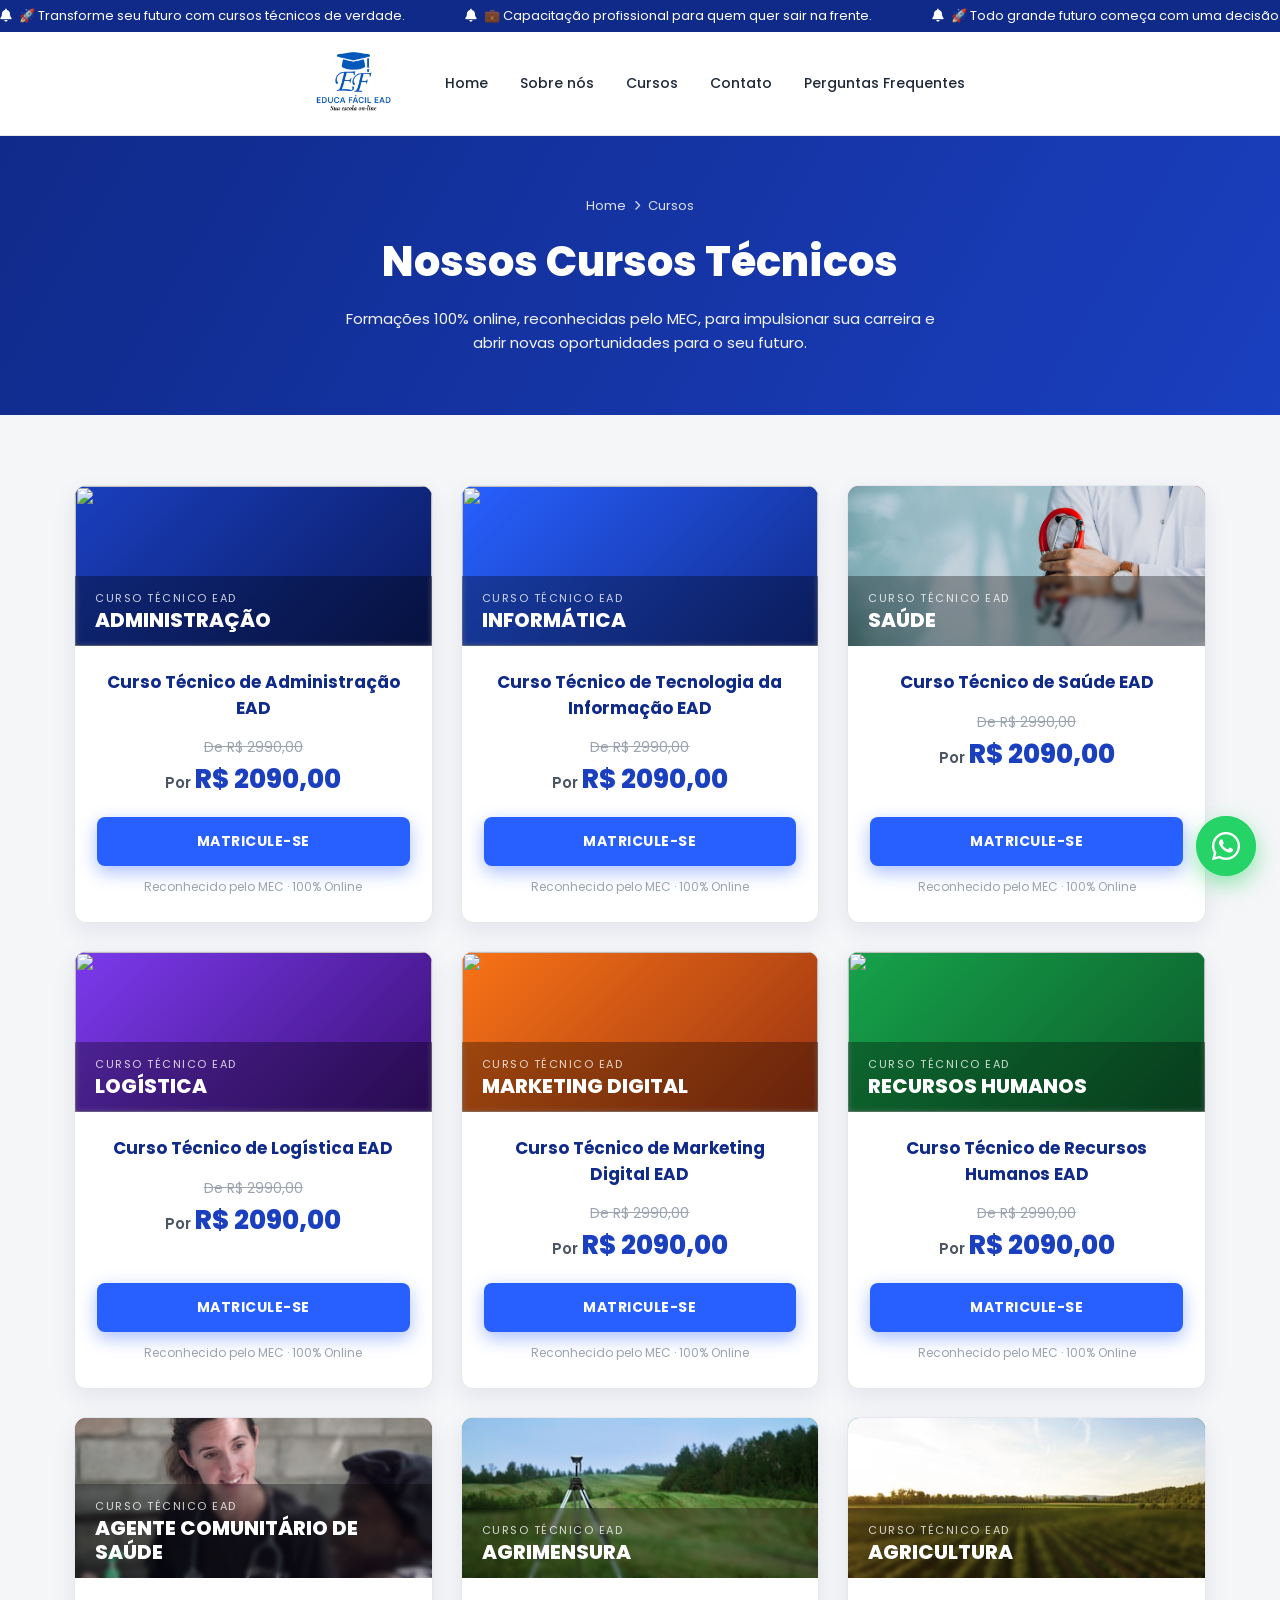
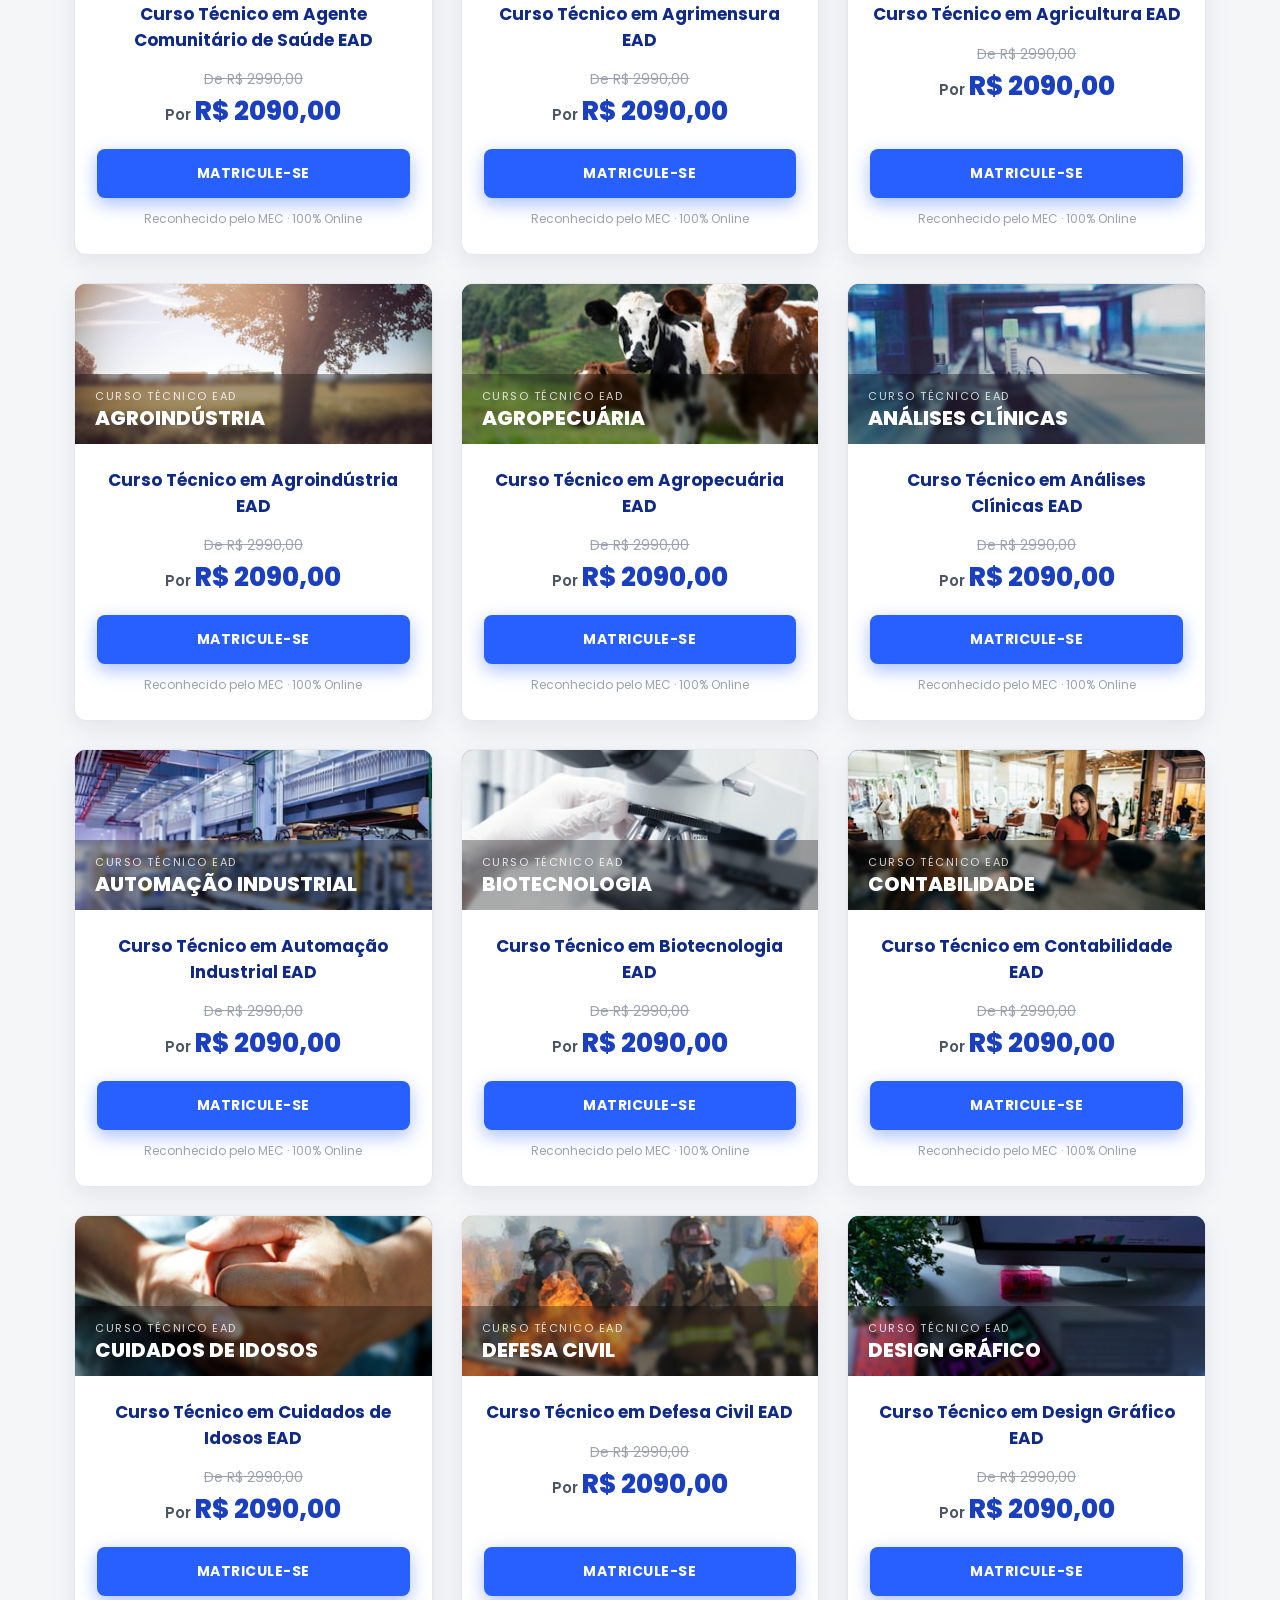
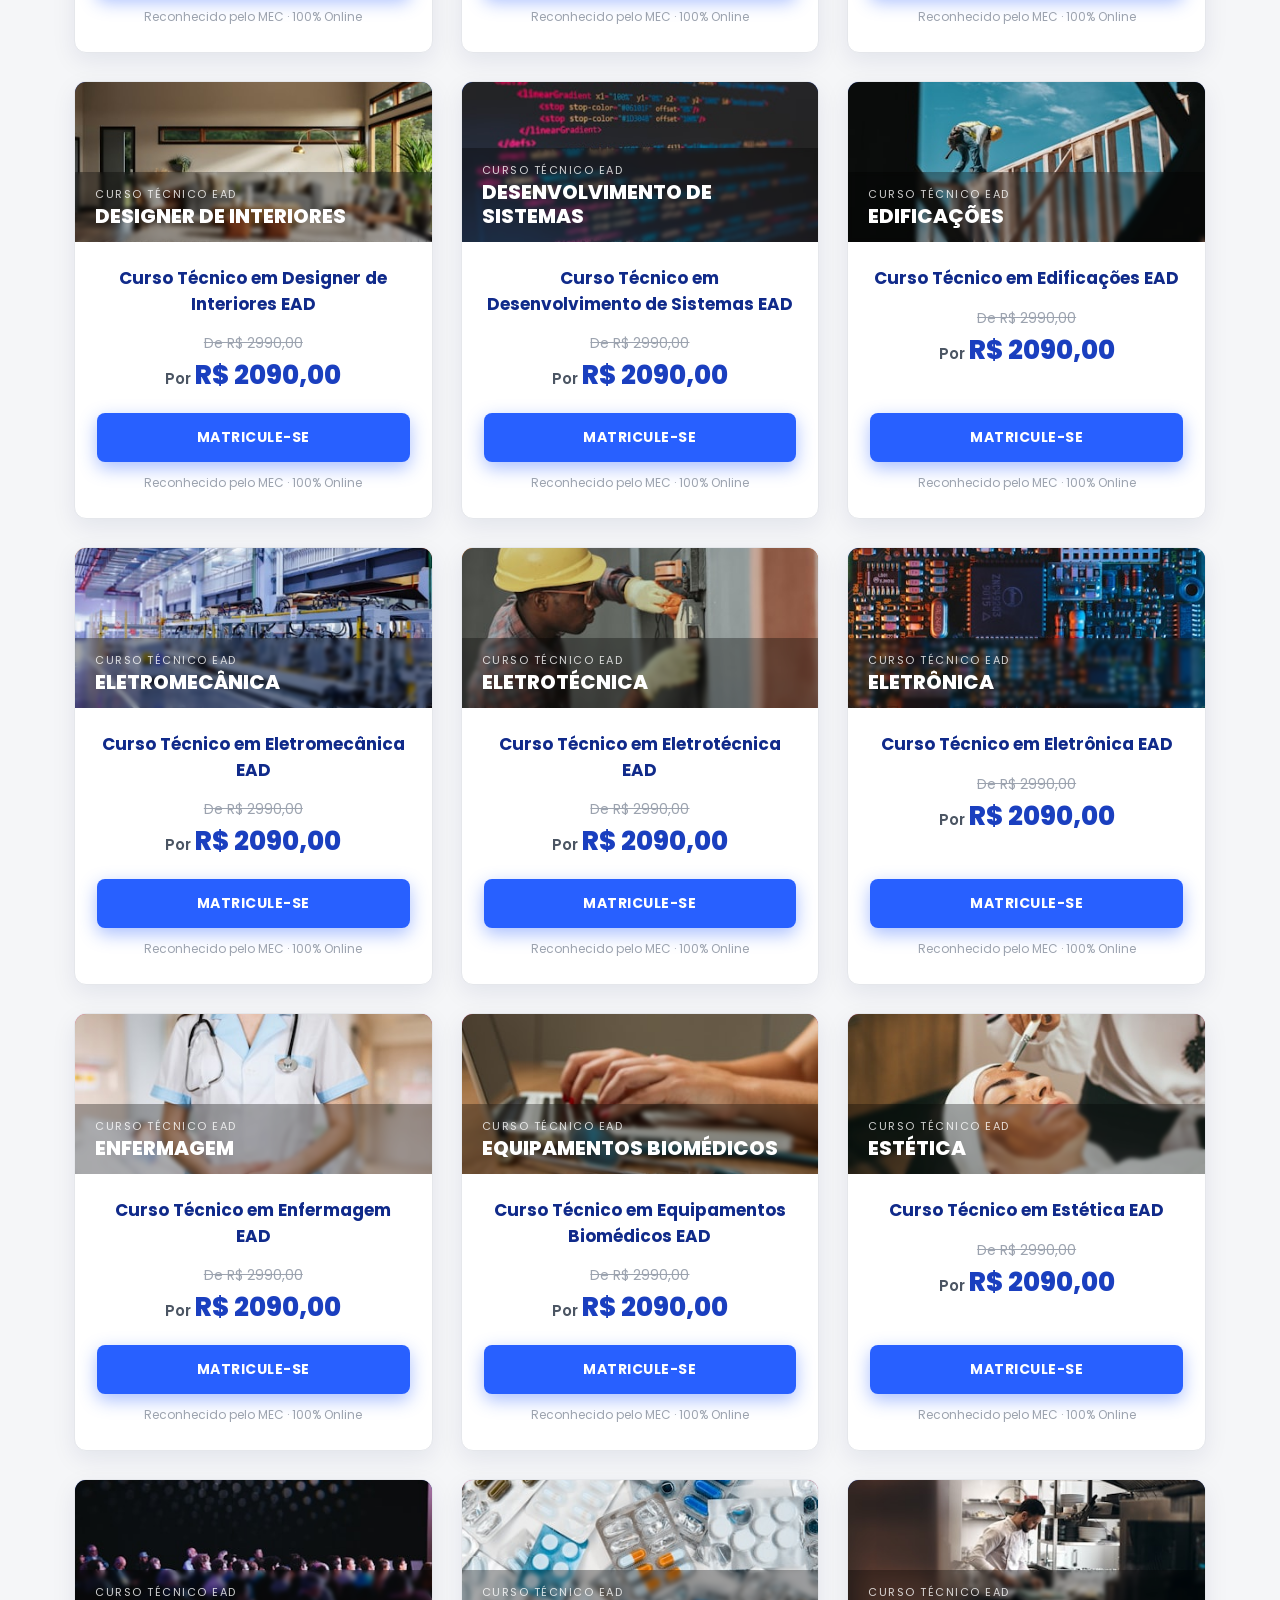
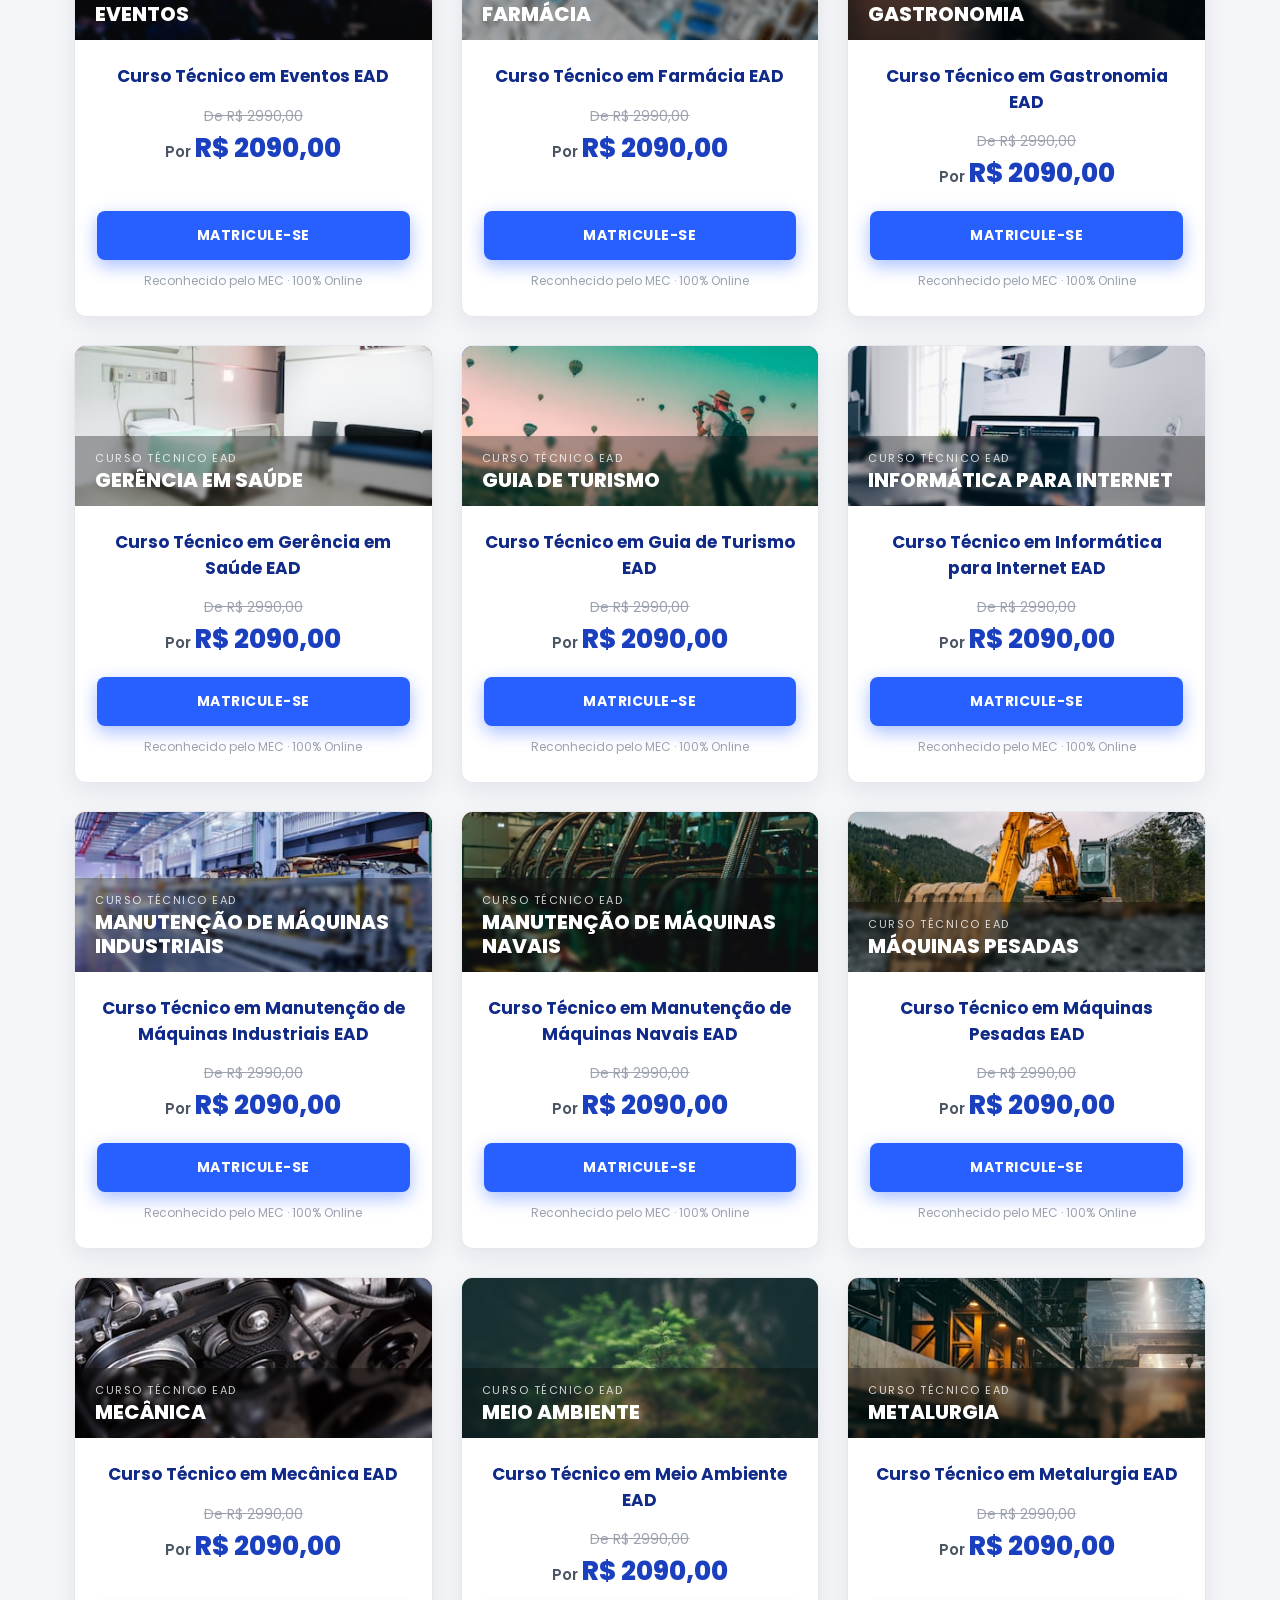
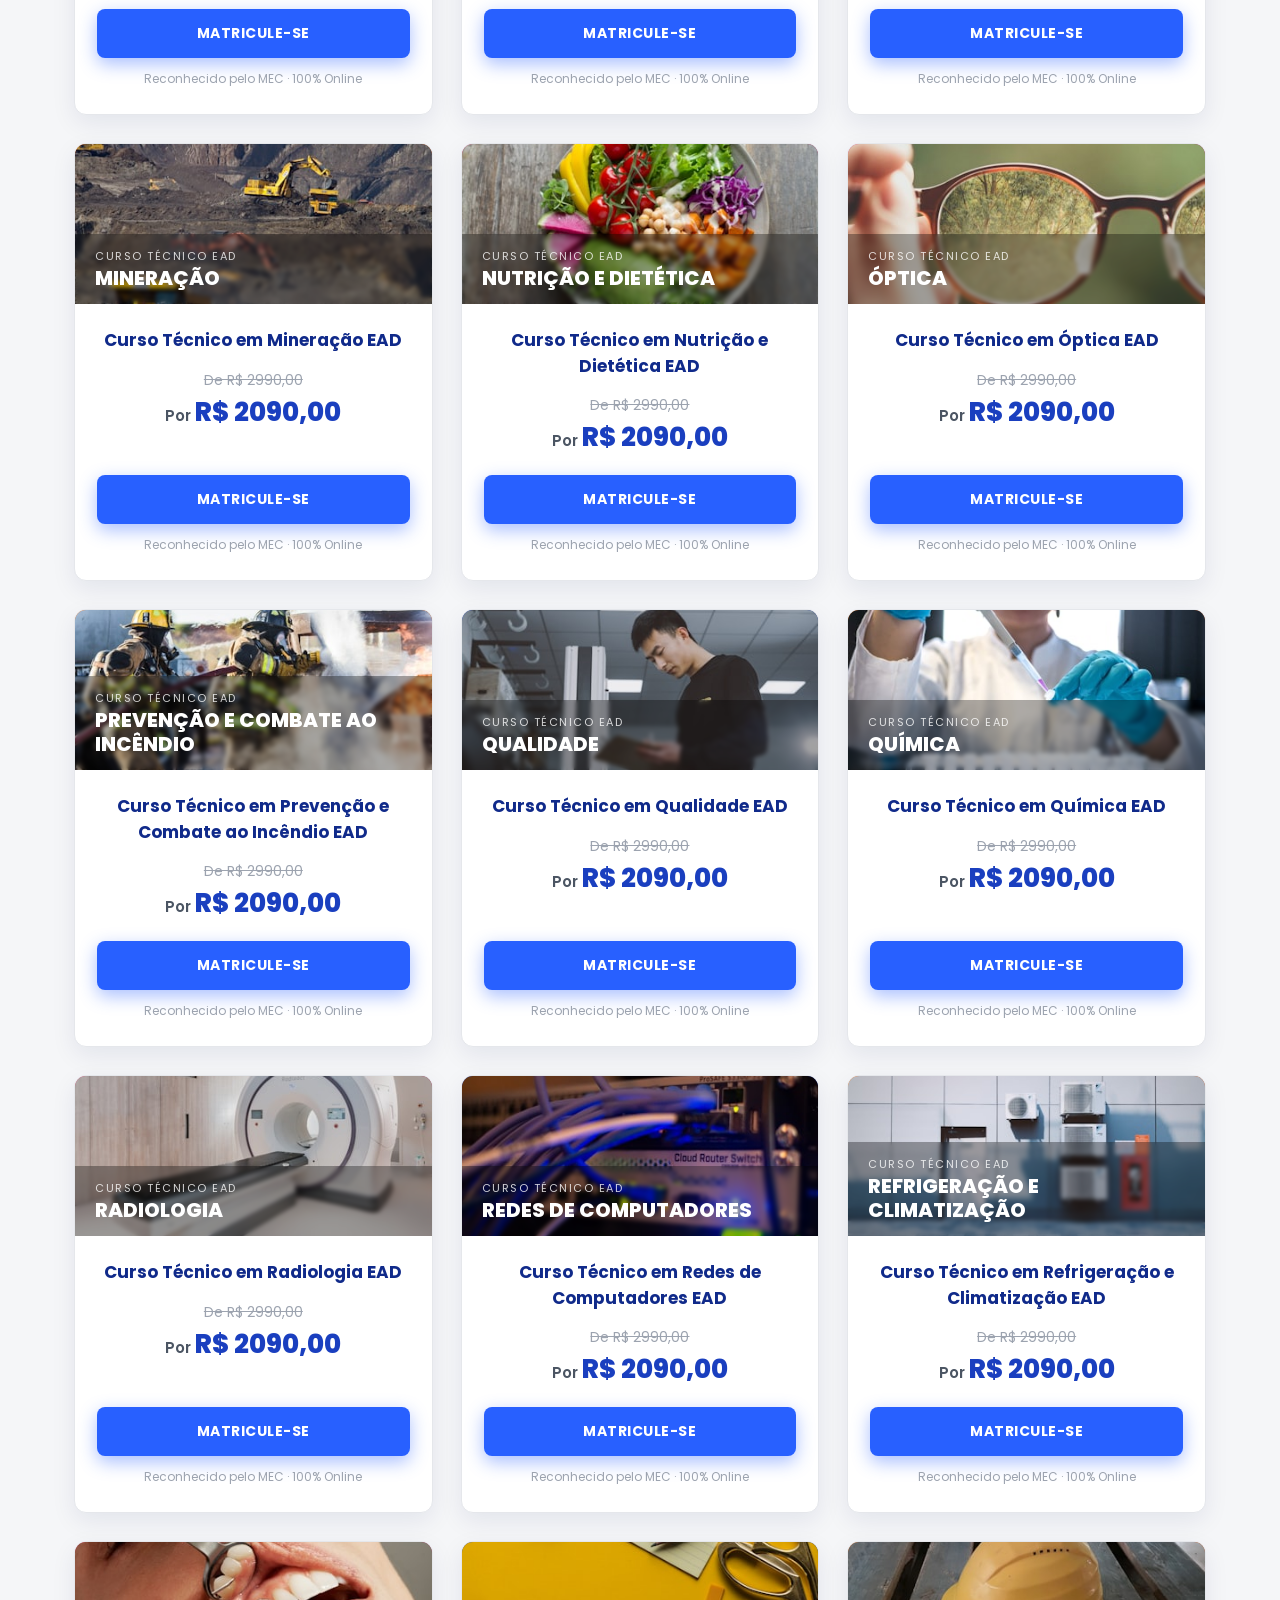
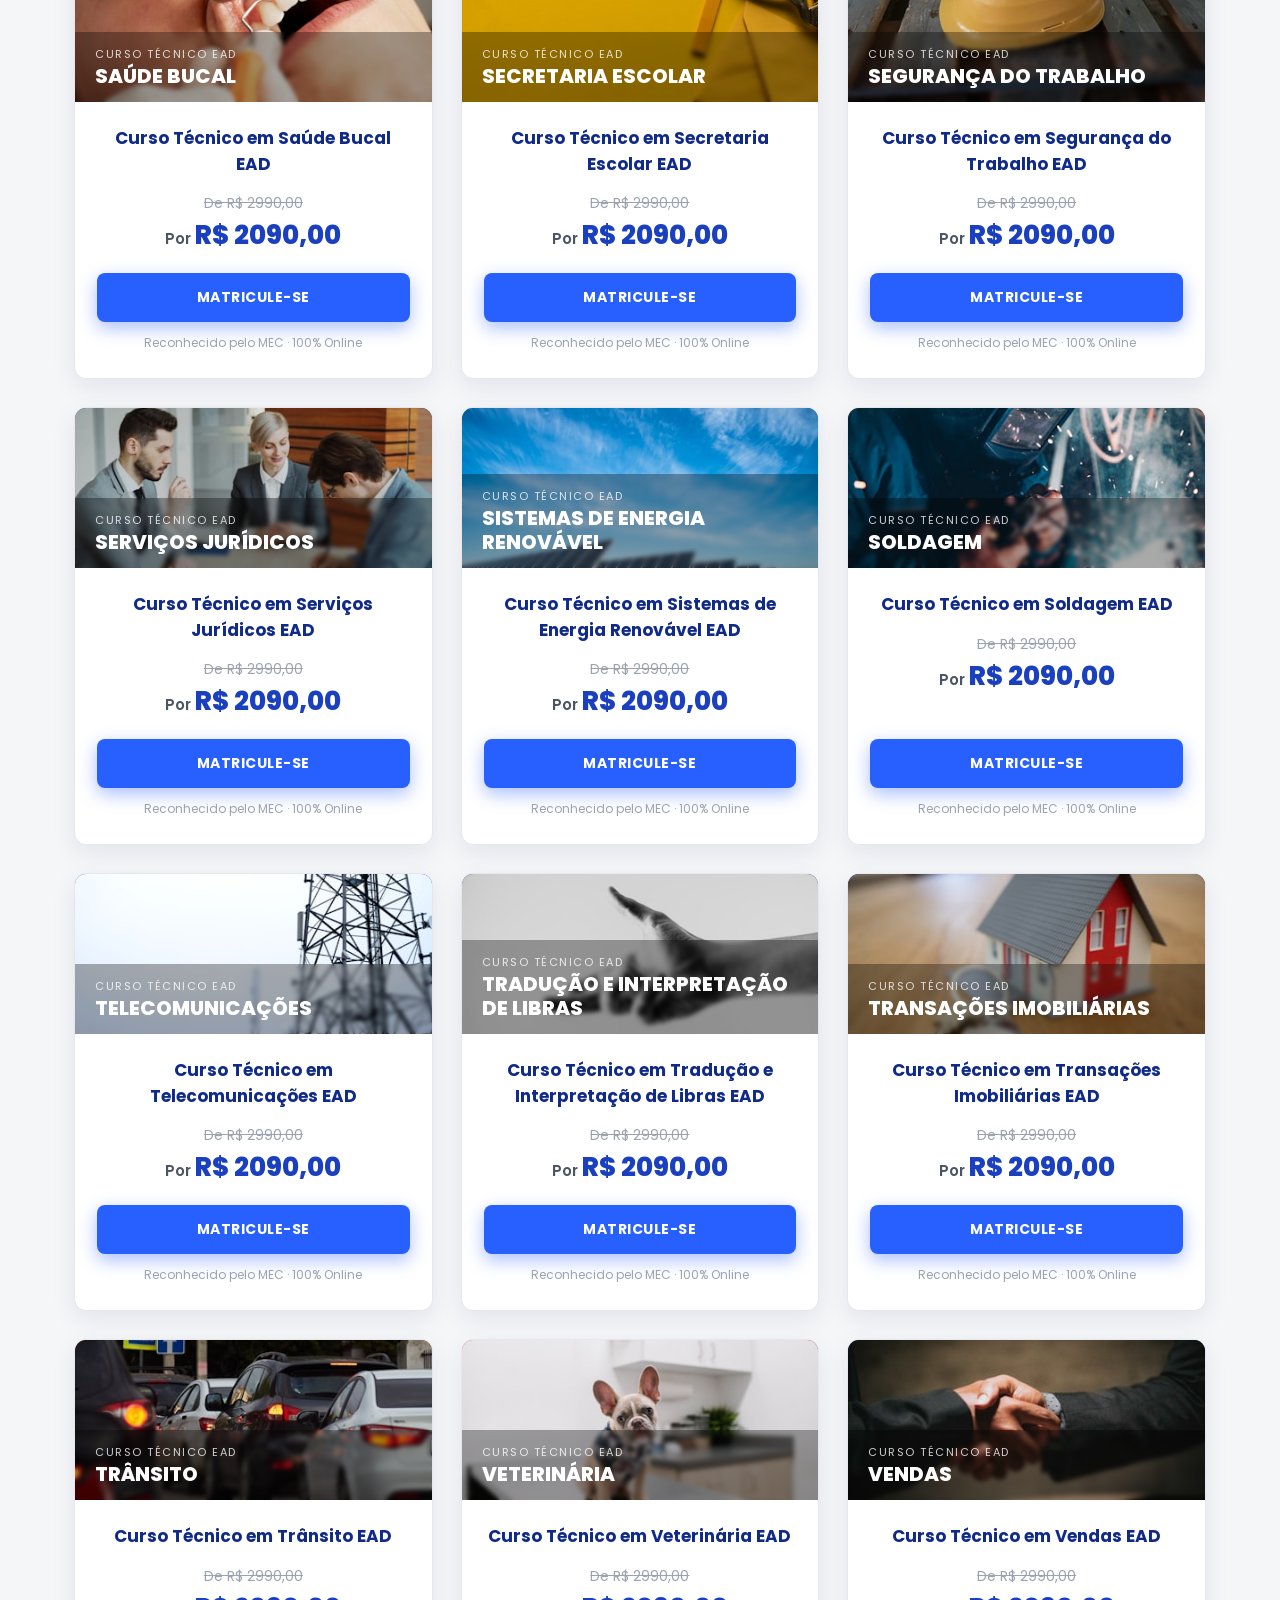
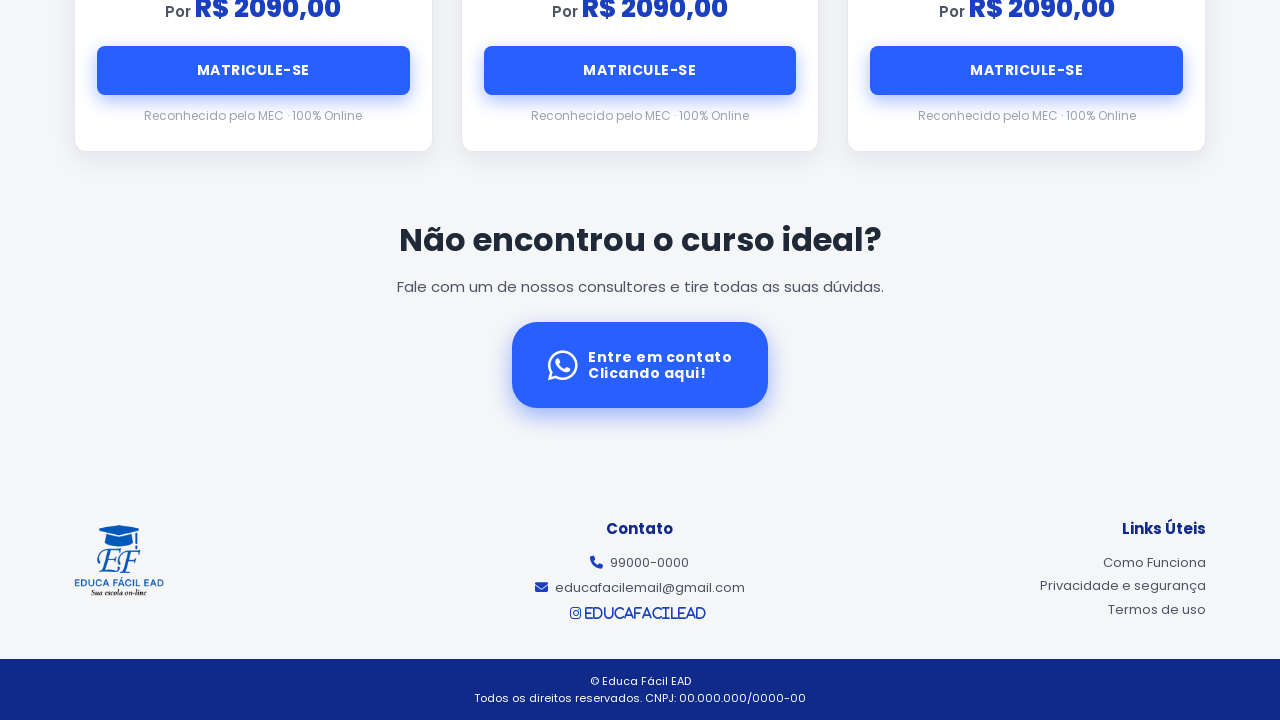
==== commit c0682a42: "preços" ====
--- a/cursos.html
+++ b/cursos.html
@@ -8,7 +8,10 @@
       content="Conheça os Cursos Técnicos online da Educa Fácil EAD - reconhecidos pelo MEC."
     />
     <title>Cursos - Educa Fácil EAD</title>
-    <link rel="icon" type="image/png" href="img/favicon.png" />
+    <link rel="icon" type="image/png" sizes="32x32" href="img/favicon-32x32.png" />
+    <link rel="icon" type="image/png" sizes="16x16" href="img/favicon-16x16.png" />
+    <link rel="icon" type="image/png" sizes="192x192" href="img/favicon-192x192.png" />
+    <link rel="apple-touch-icon" sizes="180x180" href="img/apple-touch-icon.png" />
     <link rel="stylesheet" href="css/style.css" />
     <link rel="preconnect" href="https://fonts.googleapis.com" />
     <link rel="preconnect" href="https://fonts.gstatic.com" crossorigin />
@@ -117,9 +120,9 @@
                 Curso Técnico de Administração EAD
               </h2>
               <div class="course-card__price">
-                <span class="course-card__price-old">De R$ 150,00</span>
-                <span class="course-card__price-new"
-                  >Por <strong>R$ 75,00</strong></span
+                <span class="course-card__price-old">De R$ 2990,00</span>
+                <span class="course-card__price-new"
+                  >Por <strong>R$ 2090,00</strong></span
                 >
               </div>
               <a
@@ -149,9 +152,9 @@
                 Curso Técnico de Tecnologia da Informação EAD
               </h2>
               <div class="course-card__price">
-                <span class="course-card__price-old">De R$ 150,00</span>
-                <span class="course-card__price-new"
-                  >Por <strong>R$ 75,00</strong></span
+                <span class="course-card__price-old">De R$ 2990,00</span>
+                <span class="course-card__price-new"
+                  >Por <strong>R$ 2090,00</strong></span
                 >
               </div>
               <a
@@ -181,9 +184,9 @@
                 Curso Técnico de Saúde EAD
               </h2>
               <div class="course-card__price">
-                <span class="course-card__price-old">De R$ 150,00</span>
-                <span class="course-card__price-new"
-                  >Por <strong>R$ 75,00</strong></span
+                <span class="course-card__price-old">De R$ 2990,00</span>
+                <span class="course-card__price-new"
+                  >Por <strong>R$ 2090,00</strong></span
                 >
               </div>
               <a
@@ -213,9 +216,9 @@
                 Curso Técnico de Logística EAD
               </h2>
               <div class="course-card__price">
-                <span class="course-card__price-old">De R$ 150,00</span>
-                <span class="course-card__price-new"
-                  >Por <strong>R$ 75,00</strong></span
+                <span class="course-card__price-old">De R$ 2990,00</span>
+                <span class="course-card__price-new"
+                  >Por <strong>R$ 2090,00</strong></span
                 >
               </div>
               <a
@@ -245,9 +248,9 @@
                 Curso Técnico de Marketing Digital EAD
               </h2>
               <div class="course-card__price">
-                <span class="course-card__price-old">De R$ 150,00</span>
-                <span class="course-card__price-new"
-                  >Por <strong>R$ 75,00</strong></span
+                <span class="course-card__price-old">De R$ 2990,00</span>
+                <span class="course-card__price-new"
+                  >Por <strong>R$ 2090,00</strong></span
                 >
               </div>
               <a
@@ -277,9 +280,9 @@
                 Curso Técnico de Recursos Humanos EAD
               </h2>
               <div class="course-card__price">
-                <span class="course-card__price-old">De R$ 150,00</span>
-                <span class="course-card__price-new"
-                  >Por <strong>R$ 75,00</strong></span
+                <span class="course-card__price-old">De R$ 2990,00</span>
+                <span class="course-card__price-new"
+                  >Por <strong>R$ 2090,00</strong></span
                 >
               </div>
               <a
@@ -310,9 +313,9 @@
                 Curso Técnico em Agente Comunitário de Saúde EAD
               </h2>
               <div class="course-card__price">
-                <span class="course-card__price-old">De R$ 150,00</span>
-                <span class="course-card__price-new"
-                  >Por <strong>R$ 75,00</strong></span
+                <span class="course-card__price-old">De R$ 2990,00</span>
+                <span class="course-card__price-new"
+                  >Por <strong>R$ 2090,00</strong></span
                 >
               </div>
               <a
@@ -343,9 +346,9 @@
                 Curso Técnico em Agrimensura EAD
               </h2>
               <div class="course-card__price">
-                <span class="course-card__price-old">De R$ 150,00</span>
-                <span class="course-card__price-new"
-                  >Por <strong>R$ 75,00</strong></span
+                <span class="course-card__price-old">De R$ 2990,00</span>
+                <span class="course-card__price-new"
+                  >Por <strong>R$ 2090,00</strong></span
                 >
               </div>
               <a
@@ -376,9 +379,9 @@
                 Curso Técnico em Agricultura EAD
               </h2>
               <div class="course-card__price">
-                <span class="course-card__price-old">De R$ 150,00</span>
-                <span class="course-card__price-new"
-                  >Por <strong>R$ 75,00</strong></span
+                <span class="course-card__price-old">De R$ 2990,00</span>
+                <span class="course-card__price-new"
+                  >Por <strong>R$ 2090,00</strong></span
                 >
               </div>
               <a
@@ -409,9 +412,9 @@
                 Curso Técnico em Agroindústria EAD
               </h2>
               <div class="course-card__price">
-                <span class="course-card__price-old">De R$ 150,00</span>
-                <span class="course-card__price-new"
-                  >Por <strong>R$ 75,00</strong></span
+                <span class="course-card__price-old">De R$ 2990,00</span>
+                <span class="course-card__price-new"
+                  >Por <strong>R$ 2090,00</strong></span
                 >
               </div>
               <a
@@ -442,9 +445,9 @@
                 Curso Técnico em Agropecuária EAD
               </h2>
               <div class="course-card__price">
-                <span class="course-card__price-old">De R$ 150,00</span>
-                <span class="course-card__price-new"
-                  >Por <strong>R$ 75,00</strong></span
+                <span class="course-card__price-old">De R$ 2990,00</span>
+                <span class="course-card__price-new"
+                  >Por <strong>R$ 2090,00</strong></span
                 >
               </div>
               <a
@@ -475,9 +478,9 @@
                 Curso Técnico em Análises Clínicas EAD
               </h2>
               <div class="course-card__price">
-                <span class="course-card__price-old">De R$ 150,00</span>
-                <span class="course-card__price-new"
-                  >Por <strong>R$ 75,00</strong></span
+                <span class="course-card__price-old">De R$ 2990,00</span>
+                <span class="course-card__price-new"
+                  >Por <strong>R$ 2090,00</strong></span
                 >
               </div>
               <a
@@ -508,9 +511,9 @@
                 Curso Técnico em Automação Industrial EAD
               </h2>
               <div class="course-card__price">
-                <span class="course-card__price-old">De R$ 150,00</span>
-                <span class="course-card__price-new"
-                  >Por <strong>R$ 75,00</strong></span
+                <span class="course-card__price-old">De R$ 2990,00</span>
+                <span class="course-card__price-new"
+                  >Por <strong>R$ 2090,00</strong></span
                 >
               </div>
               <a
@@ -541,9 +544,9 @@
                 Curso Técnico em Biotecnologia EAD
               </h2>
               <div class="course-card__price">
-                <span class="course-card__price-old">De R$ 150,00</span>
-                <span class="course-card__price-new"
-                  >Por <strong>R$ 75,00</strong></span
+                <span class="course-card__price-old">De R$ 2990,00</span>
+                <span class="course-card__price-new"
+                  >Por <strong>R$ 2090,00</strong></span
                 >
               </div>
               <a
@@ -574,9 +577,9 @@
                 Curso Técnico em Contabilidade EAD
               </h2>
               <div class="course-card__price">
-                <span class="course-card__price-old">De R$ 150,00</span>
-                <span class="course-card__price-new"
-                  >Por <strong>R$ 75,00</strong></span
+                <span class="course-card__price-old">De R$ 2990,00</span>
+                <span class="course-card__price-new"
+                  >Por <strong>R$ 2090,00</strong></span
                 >
               </div>
               <a
@@ -607,9 +610,9 @@
                 Curso Técnico em Cuidados de Idosos EAD
               </h2>
               <div class="course-card__price">
-                <span class="course-card__price-old">De R$ 150,00</span>
-                <span class="course-card__price-new"
-                  >Por <strong>R$ 75,00</strong></span
+                <span class="course-card__price-old">De R$ 2990,00</span>
+                <span class="course-card__price-new"
+                  >Por <strong>R$ 2090,00</strong></span
                 >
               </div>
               <a
@@ -640,9 +643,9 @@
                 Curso Técnico em Defesa Civil EAD
               </h2>
               <div class="course-card__price">
-                <span class="course-card__price-old">De R$ 150,00</span>
-                <span class="course-card__price-new"
-                  >Por <strong>R$ 75,00</strong></span
+                <span class="course-card__price-old">De R$ 2990,00</span>
+                <span class="course-card__price-new"
+                  >Por <strong>R$ 2090,00</strong></span
                 >
               </div>
               <a
@@ -673,9 +676,9 @@
                 Curso Técnico em Design Gráfico EAD
               </h2>
               <div class="course-card__price">
-                <span class="course-card__price-old">De R$ 150,00</span>
-                <span class="course-card__price-new"
-                  >Por <strong>R$ 75,00</strong></span
+                <span class="course-card__price-old">De R$ 2990,00</span>
+                <span class="course-card__price-new"
+                  >Por <strong>R$ 2090,00</strong></span
                 >
               </div>
               <a
@@ -706,9 +709,9 @@
                 Curso Técnico em Designer de Interiores EAD
               </h2>
               <div class="course-card__price">
-                <span class="course-card__price-old">De R$ 150,00</span>
-                <span class="course-card__price-new"
-                  >Por <strong>R$ 75,00</strong></span
+                <span class="course-card__price-old">De R$ 2990,00</span>
+                <span class="course-card__price-new"
+                  >Por <strong>R$ 2090,00</strong></span
                 >
               </div>
               <a
@@ -739,9 +742,9 @@
                 Curso Técnico em Desenvolvimento de Sistemas EAD
               </h2>
               <div class="course-card__price">
-                <span class="course-card__price-old">De R$ 150,00</span>
-                <span class="course-card__price-new"
-                  >Por <strong>R$ 75,00</strong></span
+                <span class="course-card__price-old">De R$ 2990,00</span>
+                <span class="course-card__price-new"
+                  >Por <strong>R$ 2090,00</strong></span
                 >
               </div>
               <a
@@ -772,9 +775,9 @@
                 Curso Técnico em Edificações EAD
               </h2>
               <div class="course-card__price">
-                <span class="course-card__price-old">De R$ 150,00</span>
-                <span class="course-card__price-new"
-                  >Por <strong>R$ 75,00</strong></span
+                <span class="course-card__price-old">De R$ 2990,00</span>
+                <span class="course-card__price-new"
+                  >Por <strong>R$ 2090,00</strong></span
                 >
               </div>
               <a
@@ -805,9 +808,9 @@
                 Curso Técnico em Eletromecânica EAD
               </h2>
               <div class="course-card__price">
-                <span class="course-card__price-old">De R$ 150,00</span>
-                <span class="course-card__price-new"
-                  >Por <strong>R$ 75,00</strong></span
+                <span class="course-card__price-old">De R$ 2990,00</span>
+                <span class="course-card__price-new"
+                  >Por <strong>R$ 2090,00</strong></span
                 >
               </div>
               <a
@@ -838,9 +841,9 @@
                 Curso Técnico em Eletrotécnica EAD
               </h2>
               <div class="course-card__price">
-                <span class="course-card__price-old">De R$ 150,00</span>
-                <span class="course-card__price-new"
-                  >Por <strong>R$ 75,00</strong></span
+                <span class="course-card__price-old">De R$ 2990,00</span>
+                <span class="course-card__price-new"
+                  >Por <strong>R$ 2090,00</strong></span
                 >
               </div>
               <a
@@ -871,9 +874,9 @@
                 Curso Técnico em Eletrônica EAD
               </h2>
               <div class="course-card__price">
-                <span class="course-card__price-old">De R$ 150,00</span>
-                <span class="course-card__price-new"
-                  >Por <strong>R$ 75,00</strong></span
+                <span class="course-card__price-old">De R$ 2990,00</span>
+                <span class="course-card__price-new"
+                  >Por <strong>R$ 2090,00</strong></span
                 >
               </div>
               <a
@@ -904,9 +907,9 @@
                 Curso Técnico em Enfermagem EAD
               </h2>
               <div class="course-card__price">
-                <span class="course-card__price-old">De R$ 150,00</span>
-                <span class="course-card__price-new"
-                  >Por <strong>R$ 75,00</strong></span
+                <span class="course-card__price-old">De R$ 2990,00</span>
+                <span class="course-card__price-new"
+                  >Por <strong>R$ 2090,00</strong></span
                 >
               </div>
               <a
@@ -937,9 +940,9 @@
                 Curso Técnico em Equipamentos Biomédicos EAD
               </h2>
               <div class="course-card__price">
-                <span class="course-card__price-old">De R$ 150,00</span>
-                <span class="course-card__price-new"
-                  >Por <strong>R$ 75,00</strong></span
+                <span class="course-card__price-old">De R$ 2990,00</span>
+                <span class="course-card__price-new"
+                  >Por <strong>R$ 2090,00</strong></span
                 >
               </div>
               <a
@@ -970,9 +973,9 @@
                 Curso Técnico em Estética EAD
               </h2>
               <div class="course-card__price">
-                <span class="course-card__price-old">De R$ 150,00</span>
-                <span class="course-card__price-new"
-                  >Por <strong>R$ 75,00</strong></span
+                <span class="course-card__price-old">De R$ 2990,00</span>
+                <span class="course-card__price-new"
+                  >Por <strong>R$ 2090,00</strong></span
                 >
               </div>
               <a
@@ -1003,9 +1006,9 @@
                 Curso Técnico em Eventos EAD
               </h2>
               <div class="course-card__price">
-                <span class="course-card__price-old">De R$ 150,00</span>
-                <span class="course-card__price-new"
-                  >Por <strong>R$ 75,00</strong></span
+                <span class="course-card__price-old">De R$ 2990,00</span>
+                <span class="course-card__price-new"
+                  >Por <strong>R$ 2090,00</strong></span
                 >
               </div>
               <a
@@ -1036,9 +1039,9 @@
                 Curso Técnico em Farmácia EAD
               </h2>
               <div class="course-card__price">
-                <span class="course-card__price-old">De R$ 150,00</span>
-                <span class="course-card__price-new"
-                  >Por <strong>R$ 75,00</strong></span
+                <span class="course-card__price-old">De R$ 2990,00</span>
+                <span class="course-card__price-new"
+                  >Por <strong>R$ 2090,00</strong></span
                 >
               </div>
               <a
@@ -1069,9 +1072,9 @@
                 Curso Técnico em Gastronomia EAD
               </h2>
               <div class="course-card__price">
-                <span class="course-card__price-old">De R$ 150,00</span>
-                <span class="course-card__price-new"
-                  >Por <strong>R$ 75,00</strong></span
+                <span class="course-card__price-old">De R$ 2990,00</span>
+                <span class="course-card__price-new"
+                  >Por <strong>R$ 2090,00</strong></span
                 >
               </div>
               <a
@@ -1102,9 +1105,9 @@
                 Curso Técnico em Gerência em Saúde EAD
               </h2>
               <div class="course-card__price">
-                <span class="course-card__price-old">De R$ 150,00</span>
-                <span class="course-card__price-new"
-                  >Por <strong>R$ 75,00</strong></span
+                <span class="course-card__price-old">De R$ 2990,00</span>
+                <span class="course-card__price-new"
+                  >Por <strong>R$ 2090,00</strong></span
                 >
               </div>
               <a
@@ -1135,9 +1138,9 @@
                 Curso Técnico em Guia de Turismo EAD
               </h2>
               <div class="course-card__price">
-                <span class="course-card__price-old">De R$ 150,00</span>
-                <span class="course-card__price-new"
-                  >Por <strong>R$ 75,00</strong></span
+                <span class="course-card__price-old">De R$ 2990,00</span>
+                <span class="course-card__price-new"
+                  >Por <strong>R$ 2090,00</strong></span
                 >
               </div>
               <a
@@ -1168,9 +1171,9 @@
                 Curso Técnico em Informática para Internet EAD
               </h2>
               <div class="course-card__price">
-                <span class="course-card__price-old">De R$ 150,00</span>
-                <span class="course-card__price-new"
-                  >Por <strong>R$ 75,00</strong></span
+                <span class="course-card__price-old">De R$ 2990,00</span>
+                <span class="course-card__price-new"
+                  >Por <strong>R$ 2090,00</strong></span
                 >
               </div>
               <a
@@ -1201,9 +1204,9 @@
                 Curso Técnico em Manutenção de Máquinas Industriais EAD
               </h2>
               <div class="course-card__price">
-                <span class="course-card__price-old">De R$ 150,00</span>
-                <span class="course-card__price-new"
-                  >Por <strong>R$ 75,00</strong></span
+                <span class="course-card__price-old">De R$ 2990,00</span>
+                <span class="course-card__price-new"
+                  >Por <strong>R$ 2090,00</strong></span
                 >
               </div>
               <a
@@ -1234,9 +1237,9 @@
                 Curso Técnico em Manutenção de Máquinas Navais EAD
               </h2>
               <div class="course-card__price">
-                <span class="course-card__price-old">De R$ 150,00</span>
-                <span class="course-card__price-new"
-                  >Por <strong>R$ 75,00</strong></span
+                <span class="course-card__price-old">De R$ 2990,00</span>
+                <span class="course-card__price-new"
+                  >Por <strong>R$ 2090,00</strong></span
                 >
               </div>
               <a
@@ -1267,9 +1270,9 @@
                 Curso Técnico em Máquinas Pesadas EAD
               </h2>
               <div class="course-card__price">
-                <span class="course-card__price-old">De R$ 150,00</span>
-                <span class="course-card__price-new"
-                  >Por <strong>R$ 75,00</strong></span
+                <span class="course-card__price-old">De R$ 2990,00</span>
+                <span class="course-card__price-new"
+                  >Por <strong>R$ 2090,00</strong></span
                 >
               </div>
               <a
@@ -1300,9 +1303,9 @@
                 Curso Técnico em Mecânica EAD
               </h2>
               <div class="course-card__price">
-                <span class="course-card__price-old">De R$ 150,00</span>
-                <span class="course-card__price-new"
-                  >Por <strong>R$ 75,00</strong></span
+                <span class="course-card__price-old">De R$ 2990,00</span>
+                <span class="course-card__price-new"
+                  >Por <strong>R$ 2090,00</strong></span
                 >
               </div>
               <a
@@ -1333,9 +1336,9 @@
                 Curso Técnico em Meio Ambiente EAD
               </h2>
               <div class="course-card__price">
-                <span class="course-card__price-old">De R$ 150,00</span>
-                <span class="course-card__price-new"
-                  >Por <strong>R$ 75,00</strong></span
+                <span class="course-card__price-old">De R$ 2990,00</span>
+                <span class="course-card__price-new"
+                  >Por <strong>R$ 2090,00</strong></span
                 >
               </div>
               <a
@@ -1366,9 +1369,9 @@
                 Curso Técnico em Metalurgia EAD
               </h2>
               <div class="course-card__price">
-                <span class="course-card__price-old">De R$ 150,00</span>
-                <span class="course-card__price-new"
-                  >Por <strong>R$ 75,00</strong></span
+                <span class="course-card__price-old">De R$ 2990,00</span>
+                <span class="course-card__price-new"
+                  >Por <strong>R$ 2090,00</strong></span
                 >
               </div>
               <a
@@ -1399,9 +1402,9 @@
                 Curso Técnico em Mineração EAD
               </h2>
               <div class="course-card__price">
-                <span class="course-card__price-old">De R$ 150,00</span>
-                <span class="course-card__price-new"
-                  >Por <strong>R$ 75,00</strong></span
+                <span class="course-card__price-old">De R$ 2990,00</span>
+                <span class="course-card__price-new"
+                  >Por <strong>R$ 2090,00</strong></span
                 >
               </div>
               <a
@@ -1432,9 +1435,9 @@
                 Curso Técnico em Nutrição e Dietética EAD
               </h2>
               <div class="course-card__price">
-                <span class="course-card__price-old">De R$ 150,00</span>
-                <span class="course-card__price-new"
-                  >Por <strong>R$ 75,00</strong></span
+                <span class="course-card__price-old">De R$ 2990,00</span>
+                <span class="course-card__price-new"
+                  >Por <strong>R$ 2090,00</strong></span
                 >
               </div>
               <a
@@ -1465,9 +1468,9 @@
                 Curso Técnico em Óptica EAD
               </h2>
               <div class="course-card__price">
-                <span class="course-card__price-old">De R$ 150,00</span>
-                <span class="course-card__price-new"
-                  >Por <strong>R$ 75,00</strong></span
+                <span class="course-card__price-old">De R$ 2990,00</span>
+                <span class="course-card__price-new"
+                  >Por <strong>R$ 2090,00</strong></span
                 >
               </div>
               <a
@@ -1498,9 +1501,9 @@
                 Curso Técnico em Prevenção e Combate ao Incêndio EAD
               </h2>
               <div class="course-card__price">
-                <span class="course-card__price-old">De R$ 150,00</span>
-                <span class="course-card__price-new"
-                  >Por <strong>R$ 75,00</strong></span
+                <span class="course-card__price-old">De R$ 2990,00</span>
+                <span class="course-card__price-new"
+                  >Por <strong>R$ 2090,00</strong></span
                 >
               </div>
               <a
@@ -1531,9 +1534,9 @@
                 Curso Técnico em Qualidade EAD
               </h2>
               <div class="course-card__price">
-                <span class="course-card__price-old">De R$ 150,00</span>
-                <span class="course-card__price-new"
-                  >Por <strong>R$ 75,00</strong></span
+                <span class="course-card__price-old">De R$ 2990,00</span>
+                <span class="course-card__price-new"
+                  >Por <strong>R$ 2090,00</strong></span
                 >
               </div>
               <a
@@ -1564,9 +1567,9 @@
                 Curso Técnico em Química EAD
               </h2>
               <div class="course-card__price">
-                <span class="course-card__price-old">De R$ 150,00</span>
-                <span class="course-card__price-new"
-                  >Por <strong>R$ 75,00</strong></span
+                <span class="course-card__price-old">De R$ 2990,00</span>
+                <span class="course-card__price-new"
+                  >Por <strong>R$ 2090,00</strong></span
                 >
               </div>
               <a
@@ -1597,9 +1600,9 @@
                 Curso Técnico em Radiologia EAD
               </h2>
               <div class="course-card__price">
-                <span class="course-card__price-old">De R$ 150,00</span>
-                <span class="course-card__price-new"
-                  >Por <strong>R$ 75,00</strong></span
+                <span class="course-card__price-old">De R$ 2990,00</span>
+                <span class="course-card__price-new"
+                  >Por <strong>R$ 2090,00</strong></span
                 >
               </div>
               <a
@@ -1630,9 +1633,9 @@
                 Curso Técnico em Redes de Computadores EAD
               </h2>
               <div class="course-card__price">
-                <span class="course-card__price-old">De R$ 150,00</span>
-                <span class="course-card__price-new"
-                  >Por <strong>R$ 75,00</strong></span
+                <span class="course-card__price-old">De R$ 2990,00</span>
+                <span class="course-card__price-new"
+                  >Por <strong>R$ 2090,00</strong></span
                 >
               </div>
               <a
@@ -1663,9 +1666,9 @@
                 Curso Técnico em Refrigeração e Climatização EAD
               </h2>
               <div class="course-card__price">
-                <span class="course-card__price-old">De R$ 150,00</span>
-                <span class="course-card__price-new"
-                  >Por <strong>R$ 75,00</strong></span
+                <span class="course-card__price-old">De R$ 2990,00</span>
+                <span class="course-card__price-new"
+                  >Por <strong>R$ 2090,00</strong></span
                 >
               </div>
               <a
@@ -1696,9 +1699,9 @@
                 Curso Técnico em Saúde Bucal EAD
               </h2>
               <div class="course-card__price">
-                <span class="course-card__price-old">De R$ 150,00</span>
-                <span class="course-card__price-new"
-                  >Por <strong>R$ 75,00</strong></span
+                <span class="course-card__price-old">De R$ 2990,00</span>
+                <span class="course-card__price-new"
+                  >Por <strong>R$ 2090,00</strong></span
                 >
               </div>
               <a
@@ -1729,9 +1732,9 @@
                 Curso Técnico em Secretaria Escolar EAD
               </h2>
               <div class="course-card__price">
-                <span class="course-card__price-old">De R$ 150,00</span>
-                <span class="course-card__price-new"
-                  >Por <strong>R$ 75,00</strong></span
+                <span class="course-card__price-old">De R$ 2990,00</span>
+                <span class="course-card__price-new"
+                  >Por <strong>R$ 2090,00</strong></span
                 >
               </div>
               <a
@@ -1762,9 +1765,9 @@
                 Curso Técnico em Segurança do Trabalho EAD
               </h2>
               <div class="course-card__price">
-                <span class="course-card__price-old">De R$ 150,00</span>
-                <span class="course-card__price-new"
-                  >Por <strong>R$ 75,00</strong></span
+                <span class="course-card__price-old">De R$ 2990,00</span>
+                <span class="course-card__price-new"
+                  >Por <strong>R$ 2090,00</strong></span
                 >
               </div>
               <a
@@ -1795,9 +1798,9 @@
                 Curso Técnico em Serviços Jurídicos EAD
               </h2>
               <div class="course-card__price">
-                <span class="course-card__price-old">De R$ 150,00</span>
-                <span class="course-card__price-new"
-                  >Por <strong>R$ 75,00</strong></span
+                <span class="course-card__price-old">De R$ 2990,00</span>
+                <span class="course-card__price-new"
+                  >Por <strong>R$ 2090,00</strong></span
                 >
               </div>
               <a
@@ -1828,9 +1831,9 @@
                 Curso Técnico em Sistemas de Energia Renovável EAD
               </h2>
               <div class="course-card__price">
-                <span class="course-card__price-old">De R$ 150,00</span>
-                <span class="course-card__price-new"
-                  >Por <strong>R$ 75,00</strong></span
+                <span class="course-card__price-old">De R$ 2990,00</span>
+                <span class="course-card__price-new"
+                  >Por <strong>R$ 2090,00</strong></span
                 >
               </div>
               <a
@@ -1861,9 +1864,9 @@
                 Curso Técnico em Soldagem EAD
               </h2>
               <div class="course-card__price">
-                <span class="course-card__price-old">De R$ 150,00</span>
-                <span class="course-card__price-new"
-                  >Por <strong>R$ 75,00</strong></span
+                <span class="course-card__price-old">De R$ 2990,00</span>
+                <span class="course-card__price-new"
+                  >Por <strong>R$ 2090,00</strong></span
                 >
               </div>
               <a
@@ -1894,9 +1897,9 @@
                 Curso Técnico em Telecomunicações EAD
               </h2>
               <div class="course-card__price">
-                <span class="course-card__price-old">De R$ 150,00</span>
-                <span class="course-card__price-new"
-                  >Por <strong>R$ 75,00</strong></span
+                <span class="course-card__price-old">De R$ 2990,00</span>
+                <span class="course-card__price-new"
+                  >Por <strong>R$ 2090,00</strong></span
                 >
               </div>
               <a
@@ -1927,9 +1930,9 @@
                 Curso Técnico em Tradução e Interpretação de Libras EAD
               </h2>
               <div class="course-card__price">
-                <span class="course-card__price-old">De R$ 150,00</span>
-                <span class="course-card__price-new"
-                  >Por <strong>R$ 75,00</strong></span
+                <span class="course-card__price-old">De R$ 2990,00</span>
+                <span class="course-card__price-new"
+                  >Por <strong>R$ 2090,00</strong></span
                 >
               </div>
               <a
@@ -1960,9 +1963,9 @@
                 Curso Técnico em Transações Imobiliárias EAD
               </h2>
               <div class="course-card__price">
-                <span class="course-card__price-old">De R$ 150,00</span>
-                <span class="course-card__price-new"
-                  >Por <strong>R$ 75,00</strong></span
+                <span class="course-card__price-old">De R$ 2990,00</span>
+                <span class="course-card__price-new"
+                  >Por <strong>R$ 2090,00</strong></span
                 >
               </div>
               <a
@@ -1993,9 +1996,9 @@
                 Curso Técnico em Trânsito EAD
               </h2>
               <div class="course-card__price">
-                <span class="course-card__price-old">De R$ 150,00</span>
-                <span class="course-card__price-new"
-                  >Por <strong>R$ 75,00</strong></span
+                <span class="course-card__price-old">De R$ 2990,00</span>
+                <span class="course-card__price-new"
+                  >Por <strong>R$ 2090,00</strong></span
                 >
               </div>
               <a
@@ -2026,9 +2029,9 @@
                 Curso Técnico em Veterinária EAD
               </h2>
               <div class="course-card__price">
-                <span class="course-card__price-old">De R$ 150,00</span>
-                <span class="course-card__price-new"
-                  >Por <strong>R$ 75,00</strong></span
+                <span class="course-card__price-old">De R$ 2990,00</span>
+                <span class="course-card__price-new"
+                  >Por <strong>R$ 2090,00</strong></span
                 >
               </div>
               <a
@@ -2059,9 +2062,9 @@
                 Curso Técnico em Vendas EAD
               </h2>
               <div class="course-card__price">
-                <span class="course-card__price-old">De R$ 150,00</span>
-                <span class="course-card__price-new"
-                  >Por <strong>R$ 75,00</strong></span
+                <span class="course-card__price-old">De R$ 2990,00</span>
+                <span class="course-card__price-new"
+                  >Por <strong>R$ 2090,00</strong></span
                 >
               </div>
               <a
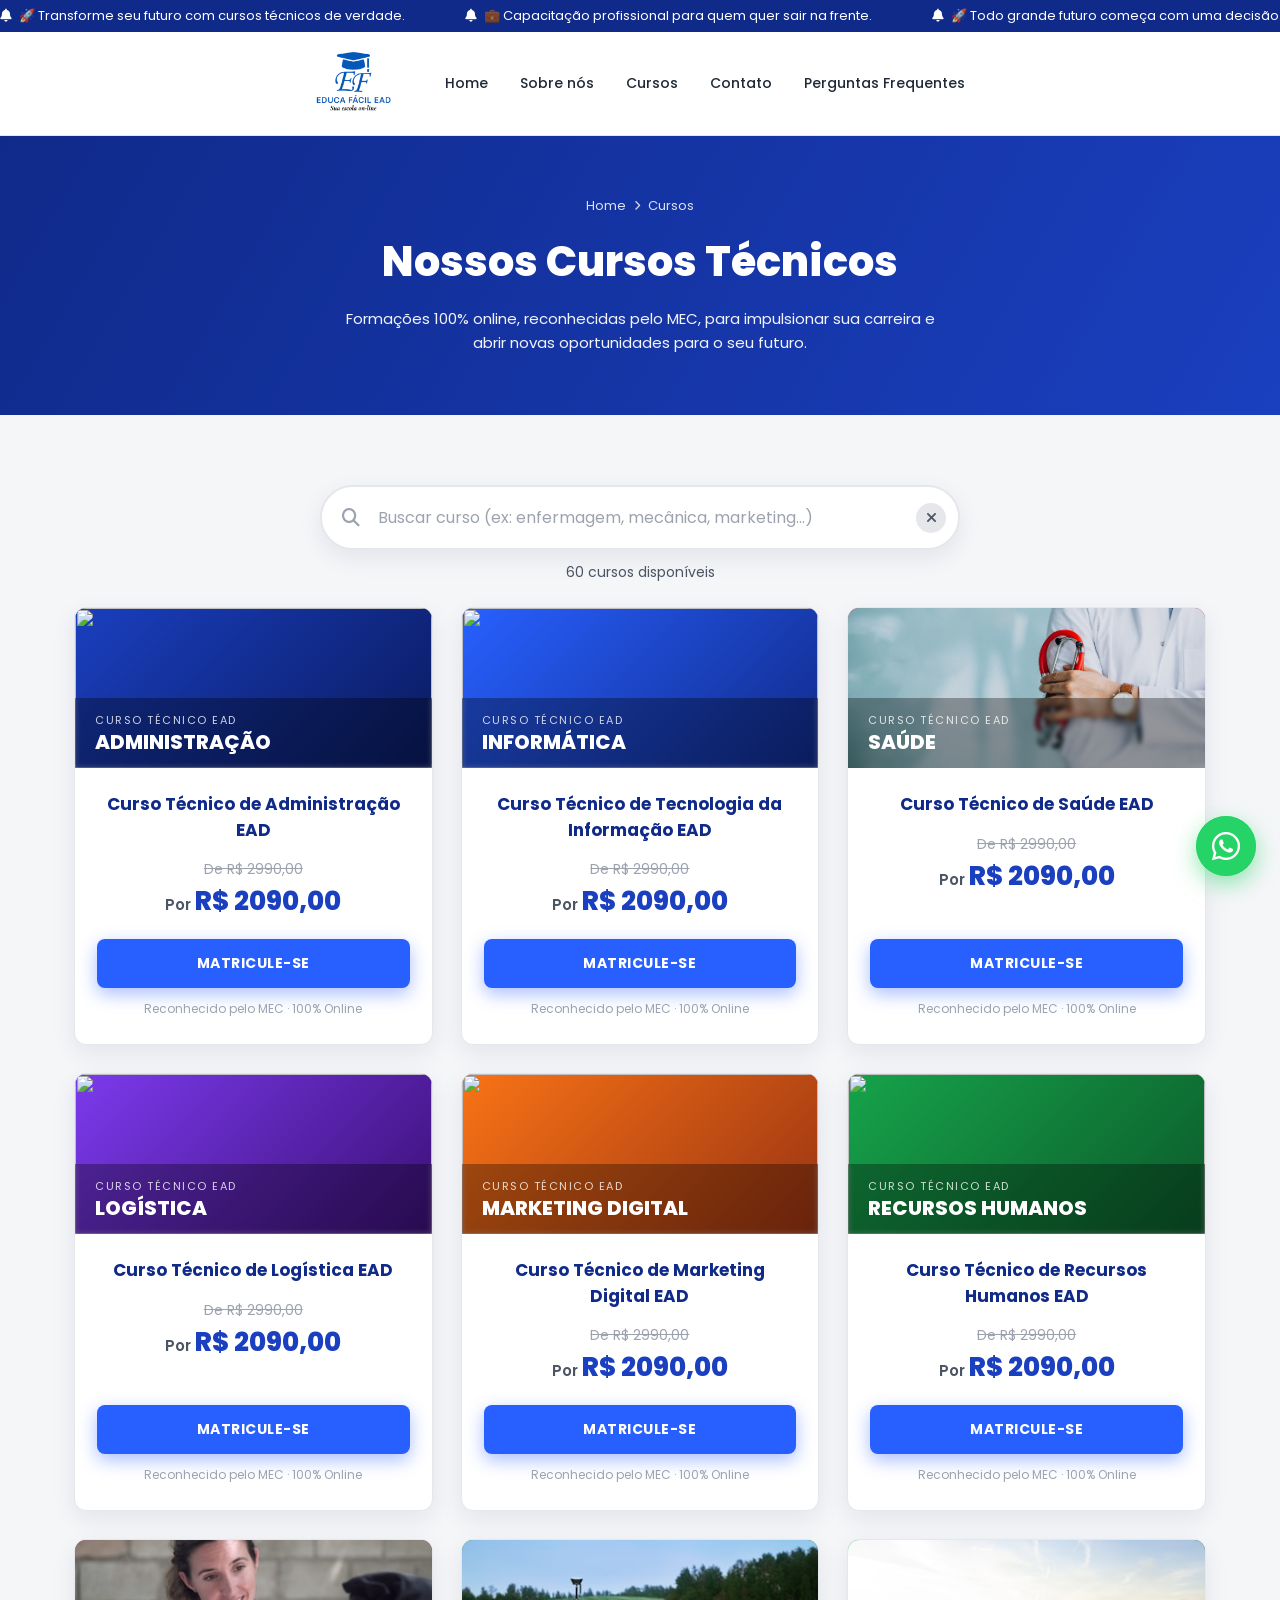
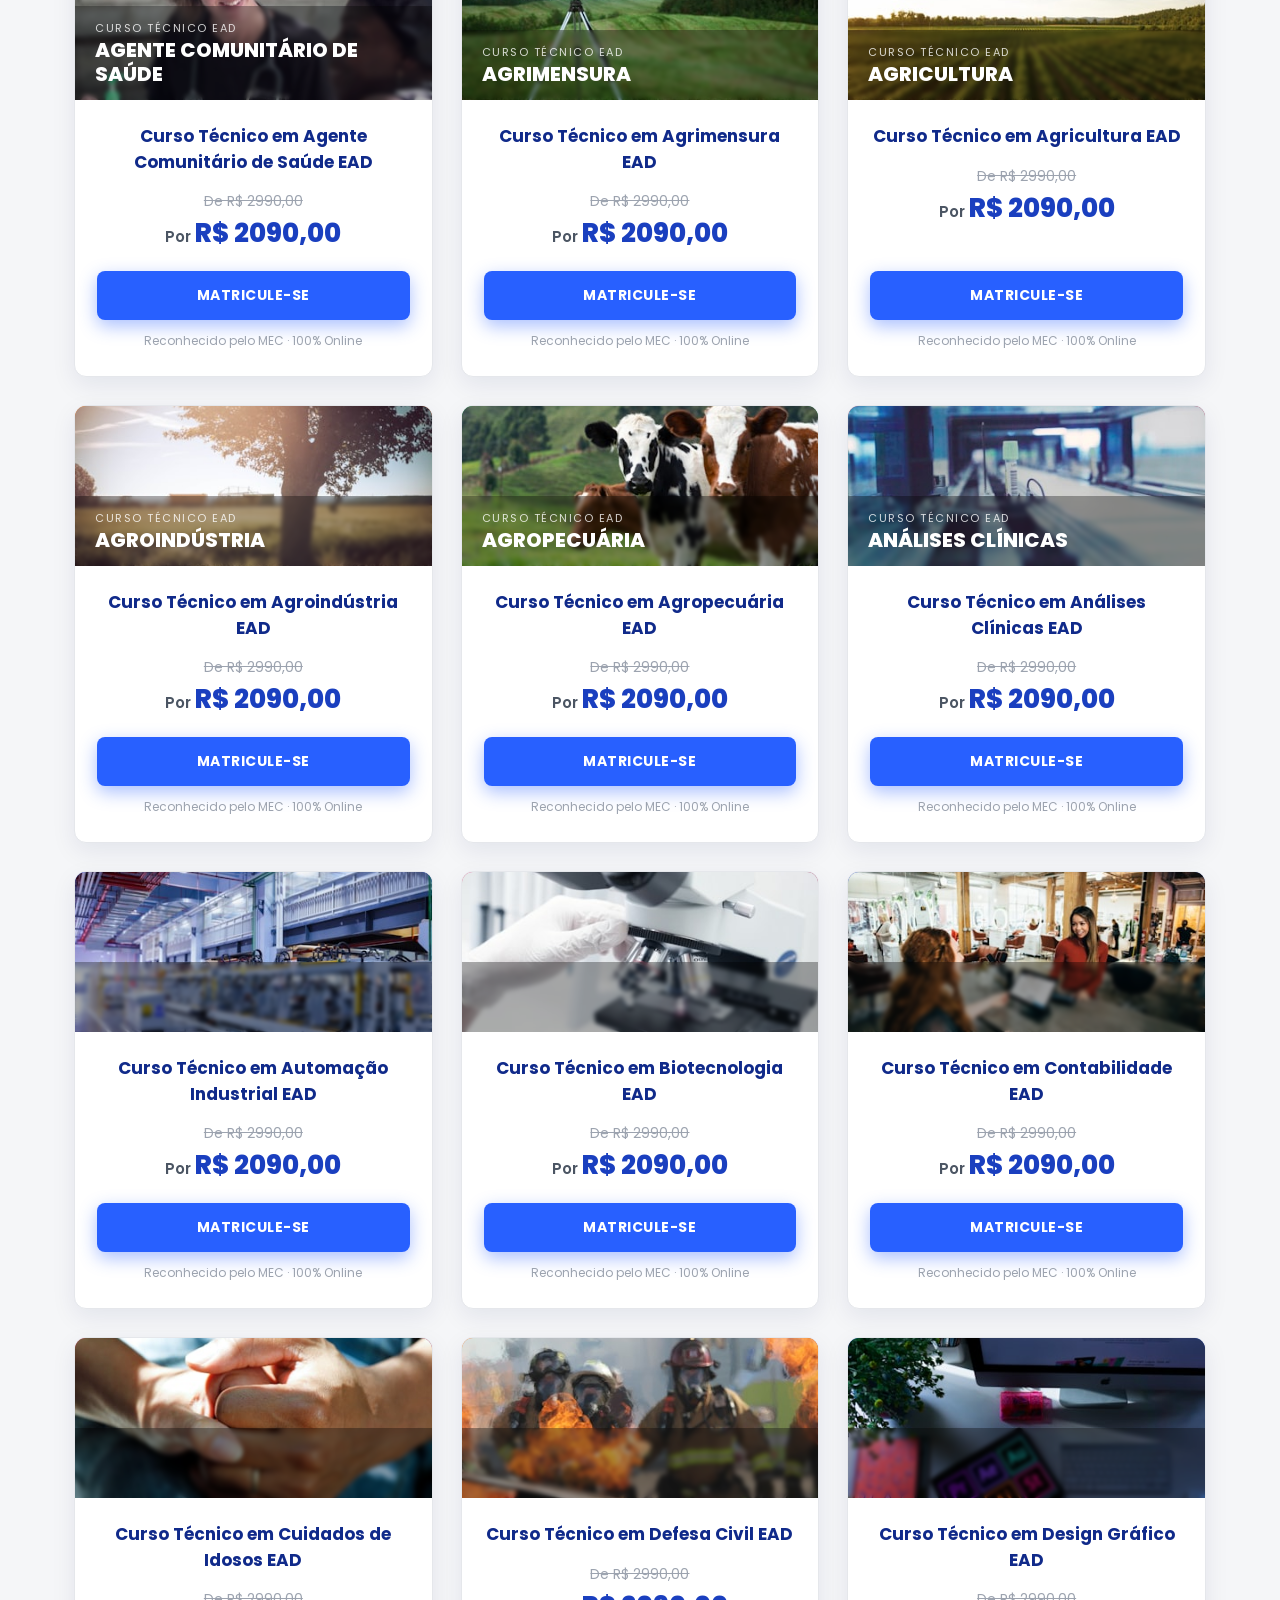
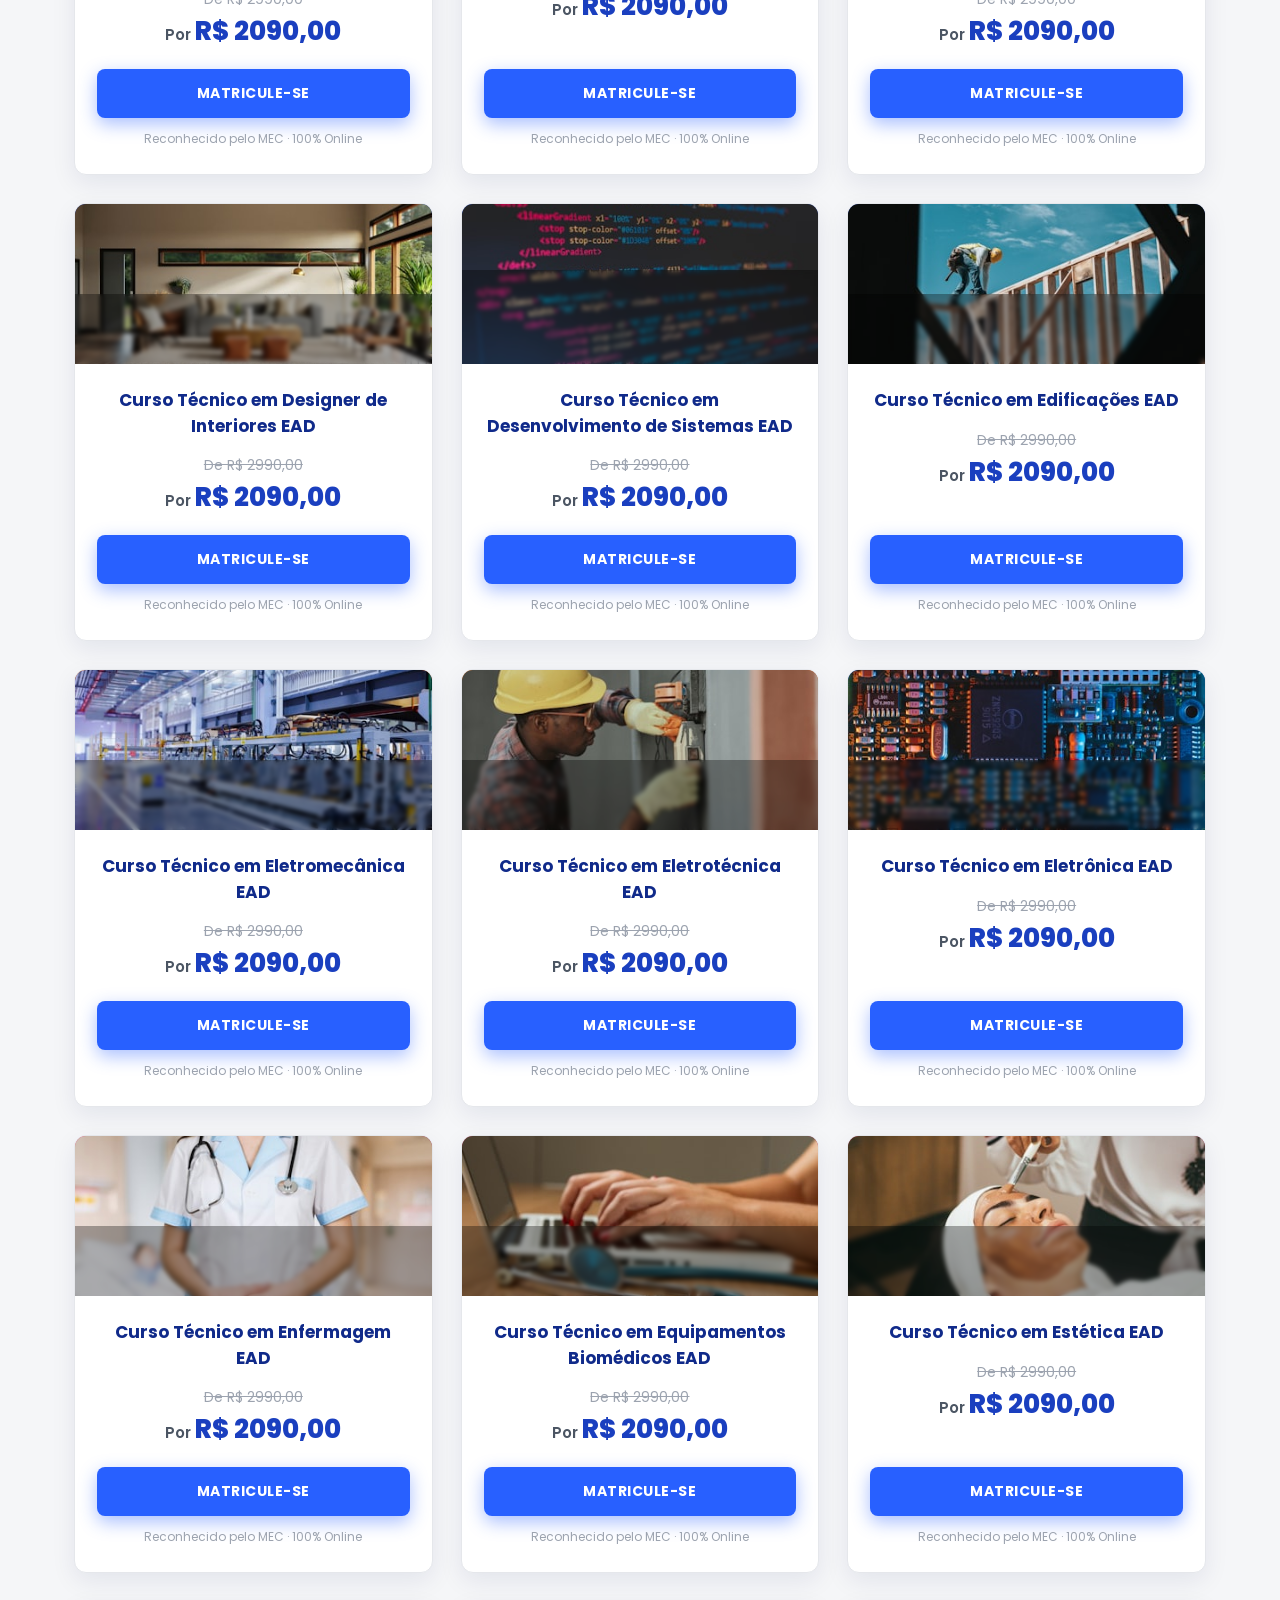
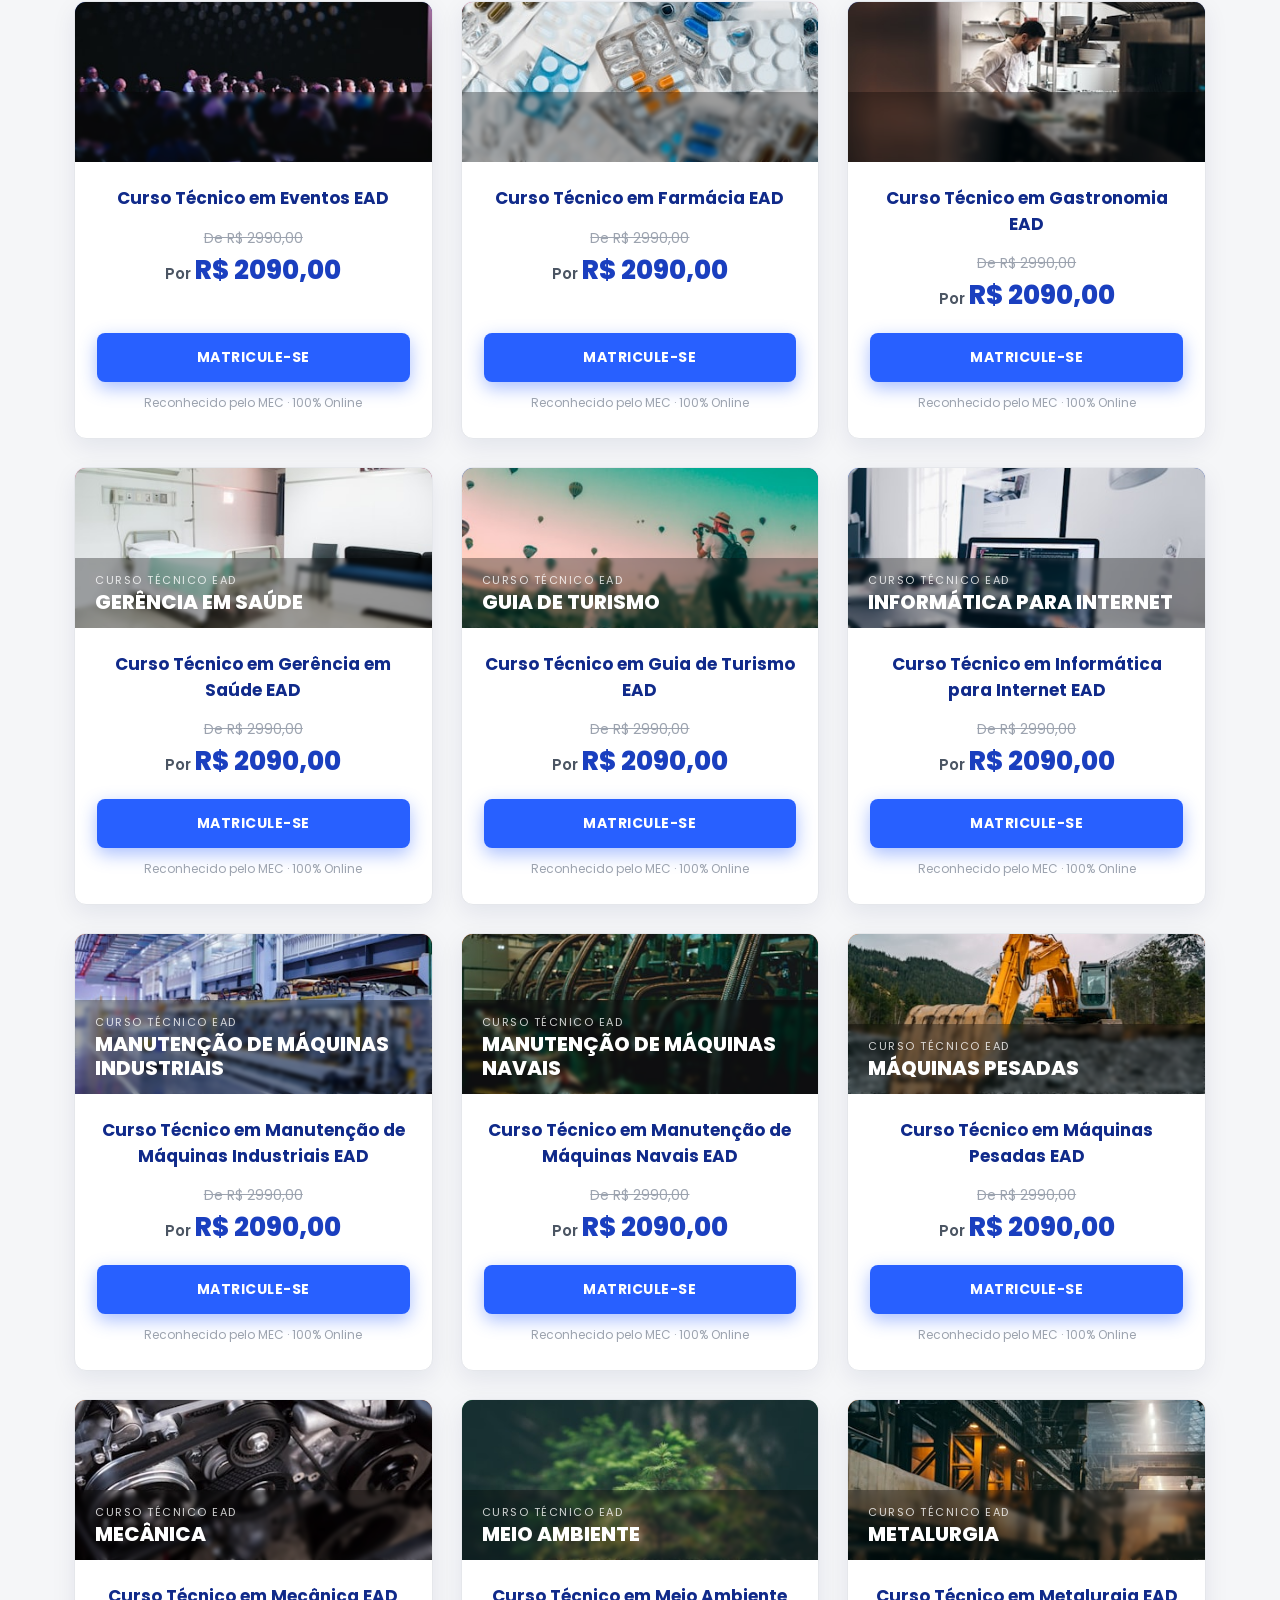
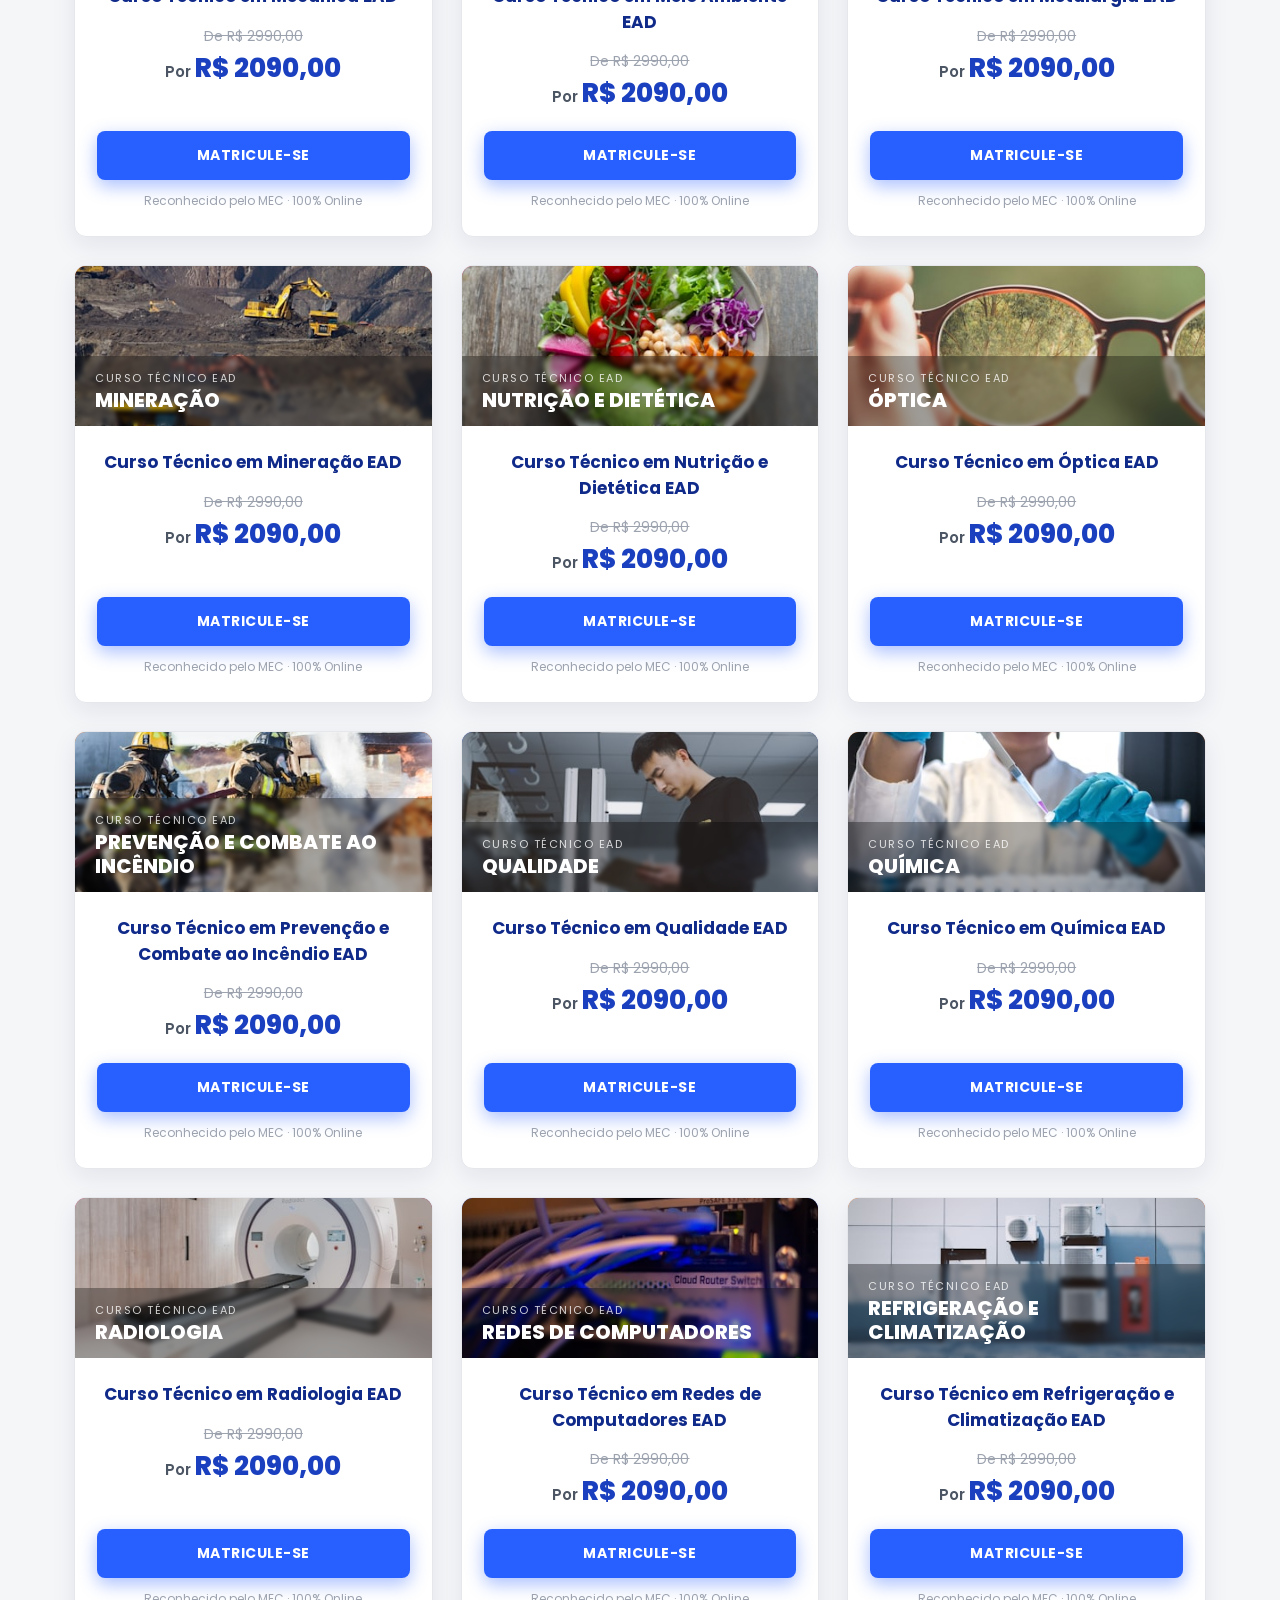
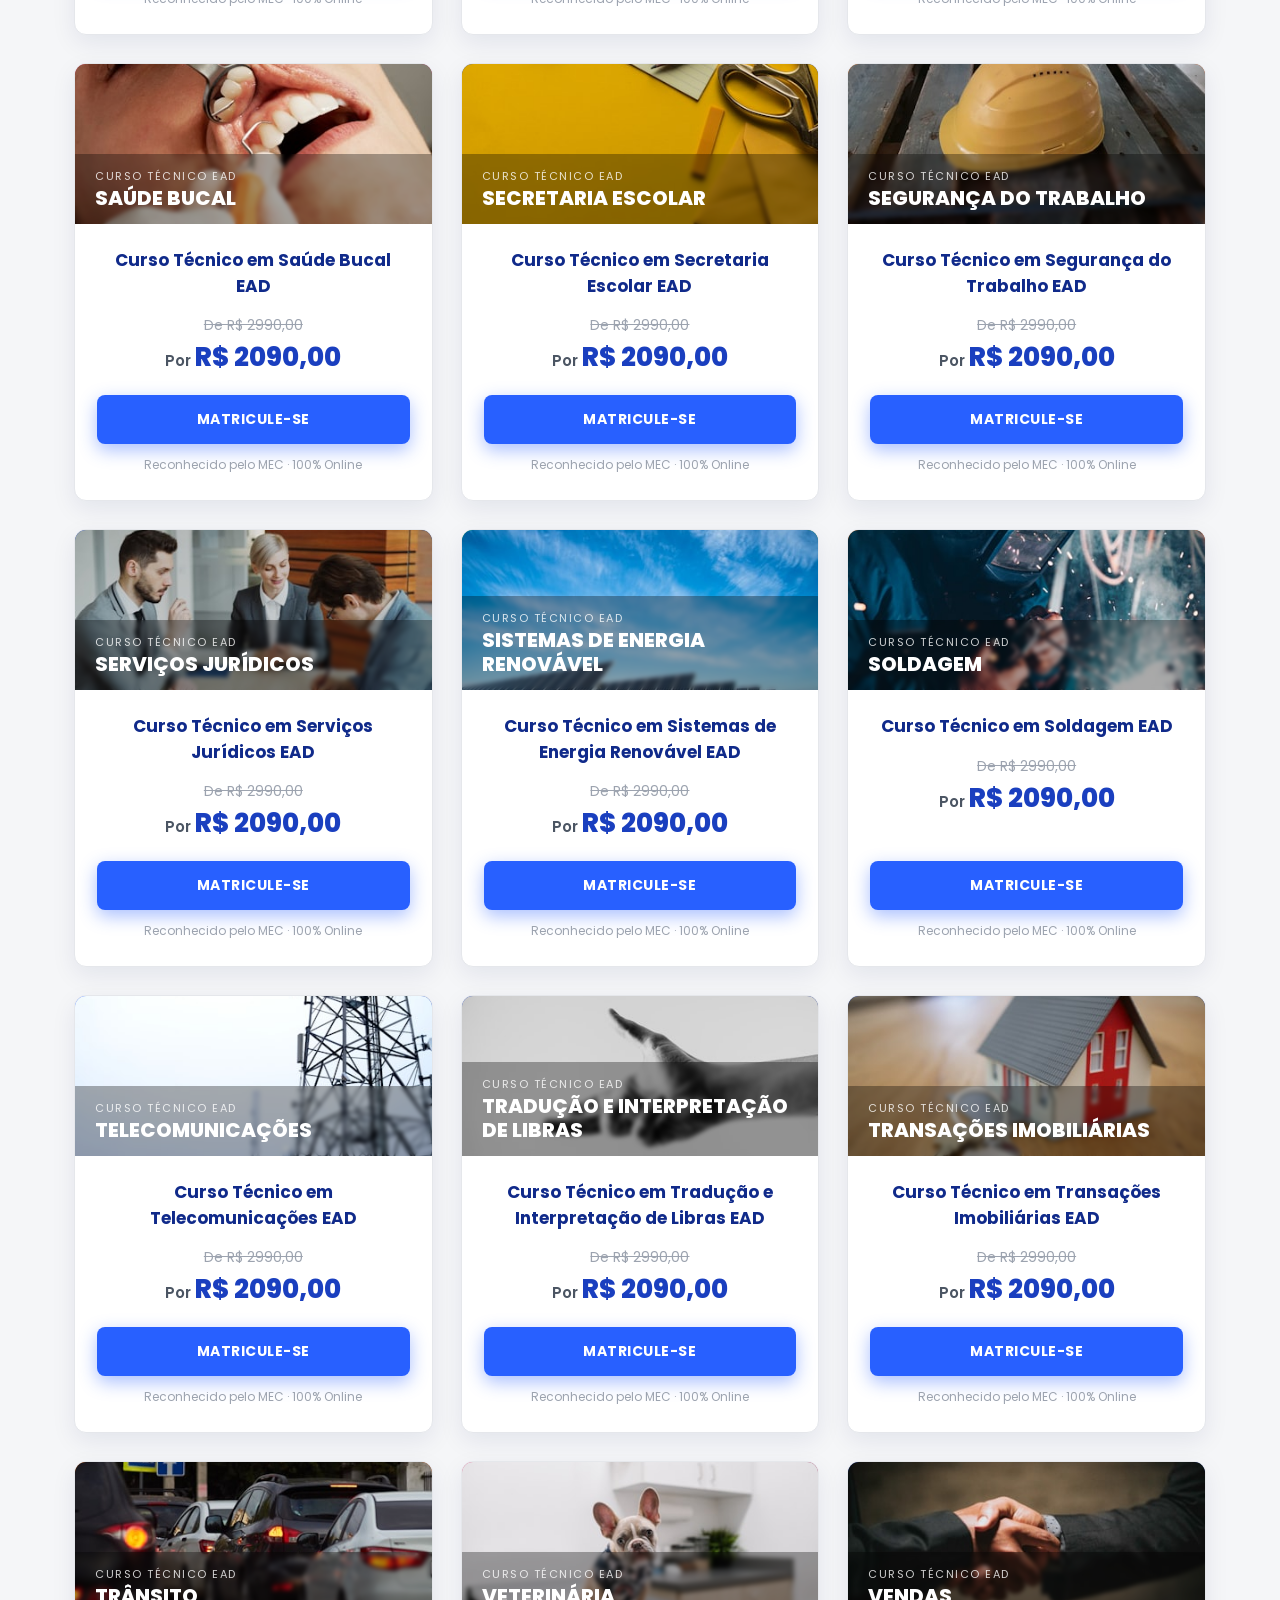
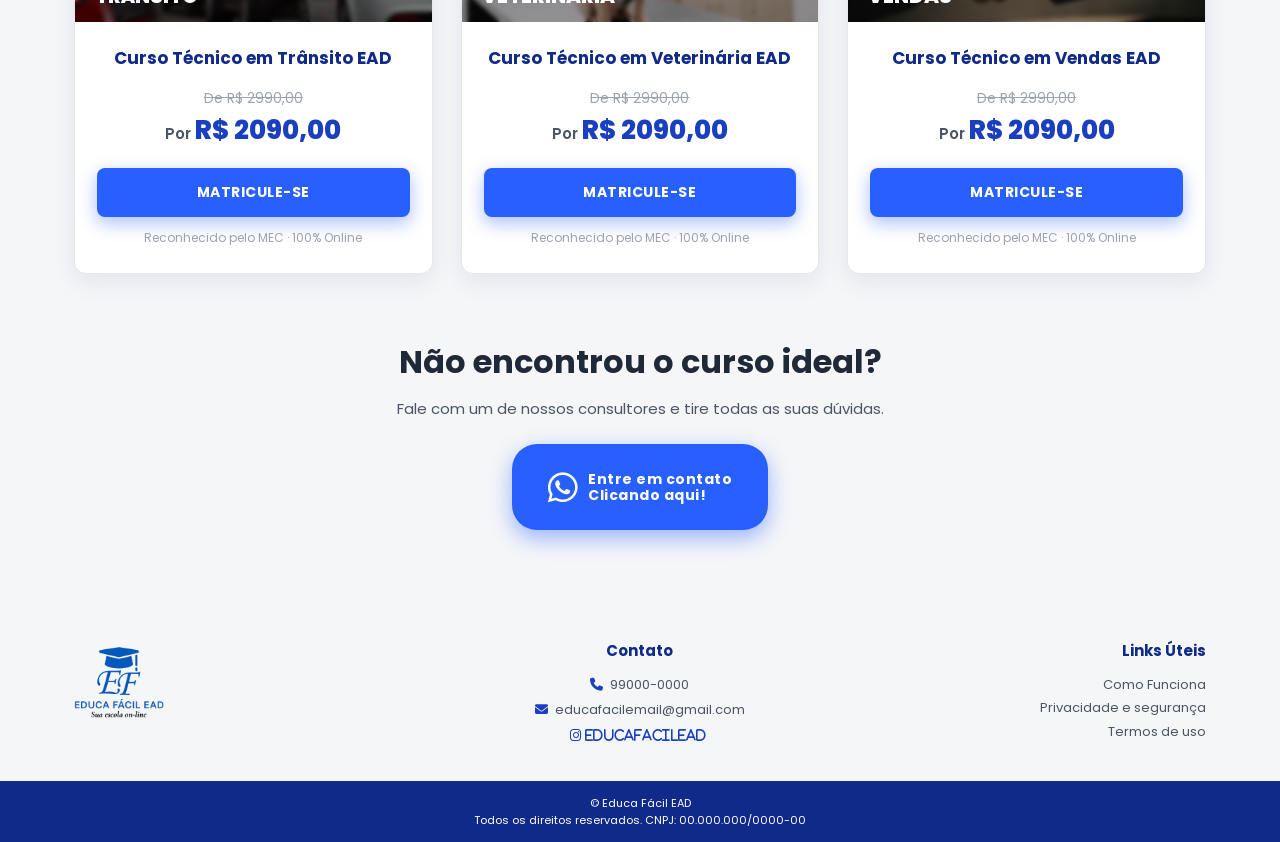
==== commit 7213e2a7: "barra de pesquisa" ====
--- a/cursos.html
+++ b/cursos.html
@@ -105,6 +105,29 @@
     <!-- Courses grid -->
     <section class="courses-page">
       <div class="container">
+        <div class="search-box">
+          <i class="fa-solid fa-magnifying-glass search-box__icon"></i>
+          <input
+            type="search"
+            id="course-search"
+            class="search-box__input"
+            placeholder="Buscar curso (ex: enfermagem, mecânica, marketing...)"
+            autocomplete="off"
+            spellcheck="false"
+            maxlength="80"
+            aria-label="Buscar curso"
+          />
+          <button
+            type="button"
+            class="search-box__clear"
+            aria-label="Limpar busca"
+            hidden
+          >
+            <i class="fa-solid fa-xmark"></i>
+          </button>
+        </div>
+        <p class="search-box__count" aria-live="polite"></p>
+
         <div class="course-grid">
           <article class="course-card">
             <div class="course-card__banner course-card__banner--admin">
@@ -2080,6 +2103,14 @@
               </p>
             </div>
           </article>
+        </div>
+
+        <div class="courses-no-results" hidden>
+          <i class="fa-solid fa-magnifying-glass"></i>
+          <p>Nenhum curso encontrado.</p>
+          <p class="courses-no-results__hint">
+            Tente outra palavra-chave ou fale com um consultor abaixo.
+          </p>
         </div>
 
         <div class="courses-page__cta">
--- a/css/style.css
+++ b/css/style.css
@@ -617,6 +617,114 @@
   gap: 28px;
 }
 
+/* ============================
+   COURSE SEARCH
+   ============================ */
+.search-box {
+  position: relative;
+  max-width: 640px;
+  margin: 0 auto 12px;
+}
+
+.search-box__icon {
+  position: absolute;
+  left: 22px;
+  top: 50%;
+  transform: translateY(-50%);
+  color: var(--gray-400);
+  font-size: 18px;
+  pointer-events: none;
+}
+
+.search-box__input {
+  width: 100%;
+  padding: 18px 52px 18px 56px;
+  border: 2px solid var(--gray-200);
+  border-radius: 50px;
+  font-family: inherit;
+  font-size: 16px;
+  color: var(--gray-800);
+  background: var(--white);
+  outline: none;
+  box-shadow: var(--shadow-card);
+  transition: border-color 0.2s, box-shadow 0.2s;
+}
+
+.search-box__input::placeholder {
+  color: var(--gray-400);
+}
+
+.search-box__input:focus {
+  border-color: var(--blue-500);
+  box-shadow: 0 0 0 4px rgba(40, 96, 255, 0.12);
+}
+
+.search-box__input::-webkit-search-decoration,
+.search-box__input::-webkit-search-cancel-button,
+.search-box__input::-webkit-search-results-button,
+.search-box__input::-webkit-search-results-decoration {
+  display: none;
+}
+
+.search-box__clear {
+  position: absolute;
+  right: 14px;
+  top: 50%;
+  transform: translateY(-50%);
+  background: var(--gray-200);
+  border: none;
+  border-radius: 50%;
+  width: 30px;
+  height: 30px;
+  cursor: pointer;
+  display: flex;
+  align-items: center;
+  justify-content: center;
+  color: var(--gray-600);
+  font-size: 14px;
+  transition: background 0.2s, color 0.2s;
+}
+
+.search-box__clear:hover {
+  background: var(--blue-500);
+  color: var(--white);
+}
+
+.search-box__count {
+  text-align: center;
+  margin: 0 0 24px;
+  color: var(--gray-600);
+  font-size: 14px;
+  min-height: 20px;
+}
+
+.course-card.is-hidden {
+  display: none;
+}
+
+.courses-no-results {
+  text-align: center;
+  padding: 60px 20px;
+  color: var(--gray-600);
+}
+
+.courses-no-results > i {
+  font-size: 48px;
+  color: var(--gray-400);
+  margin-bottom: 16px;
+}
+
+.courses-no-results p {
+  margin: 8px 0;
+  font-size: 18px;
+  color: var(--gray-800);
+}
+
+.courses-no-results__hint {
+  font-size: 14px !important;
+  color: var(--gray-600) !important;
+}
+
 .course-card {
   background: var(--white);
   border: 1px solid var(--gray-200);
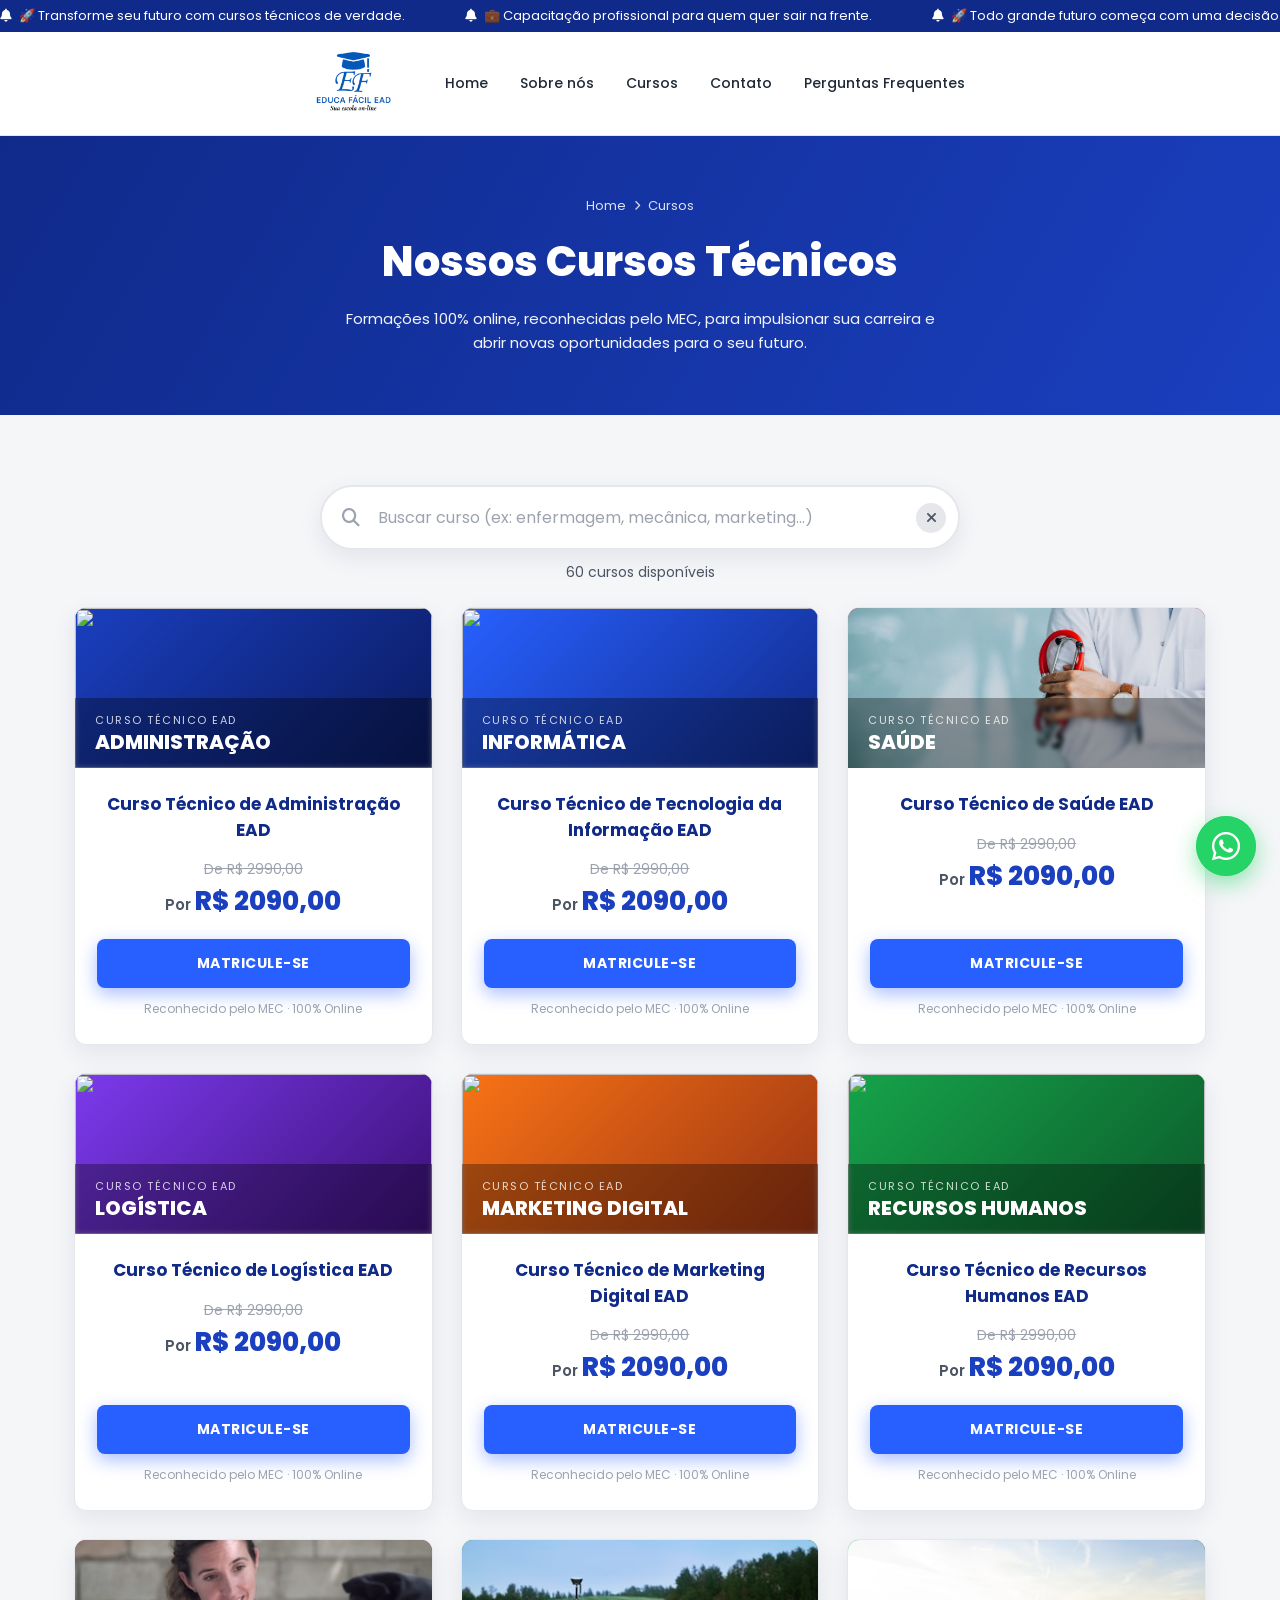
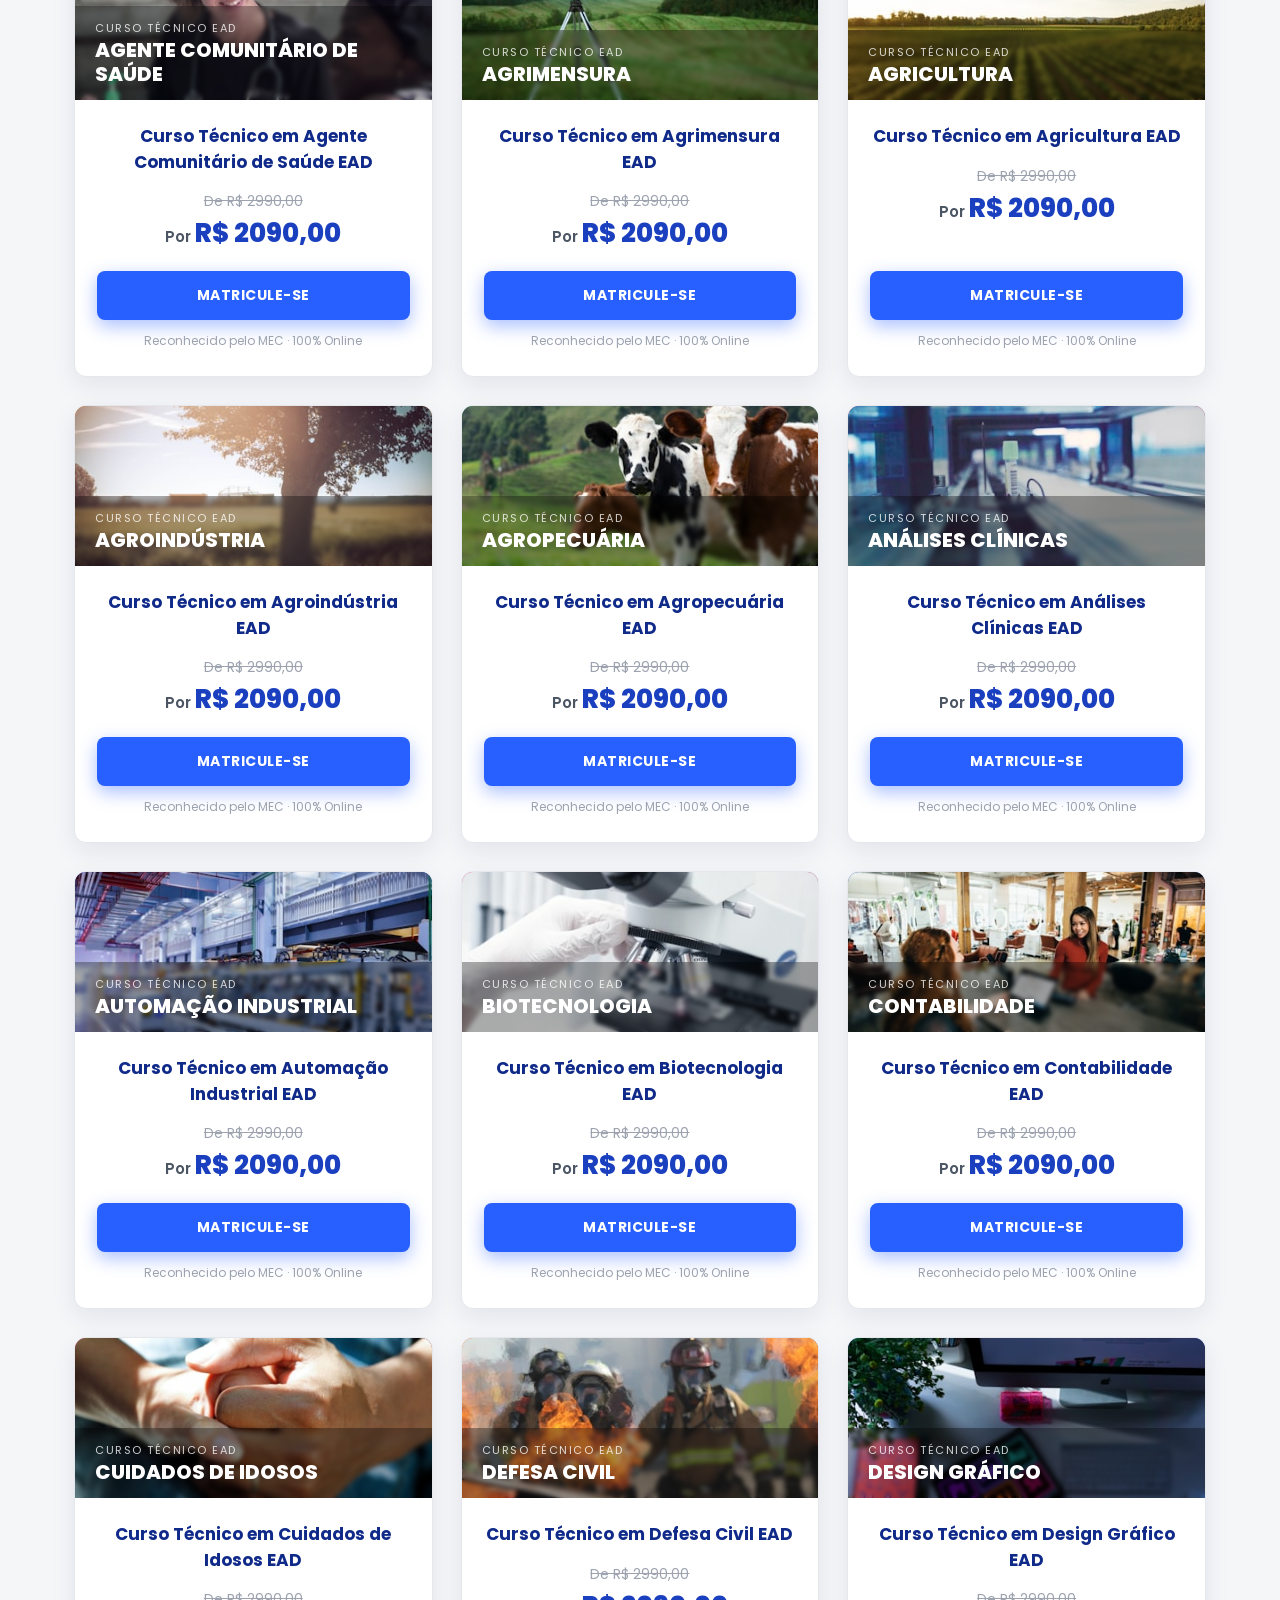
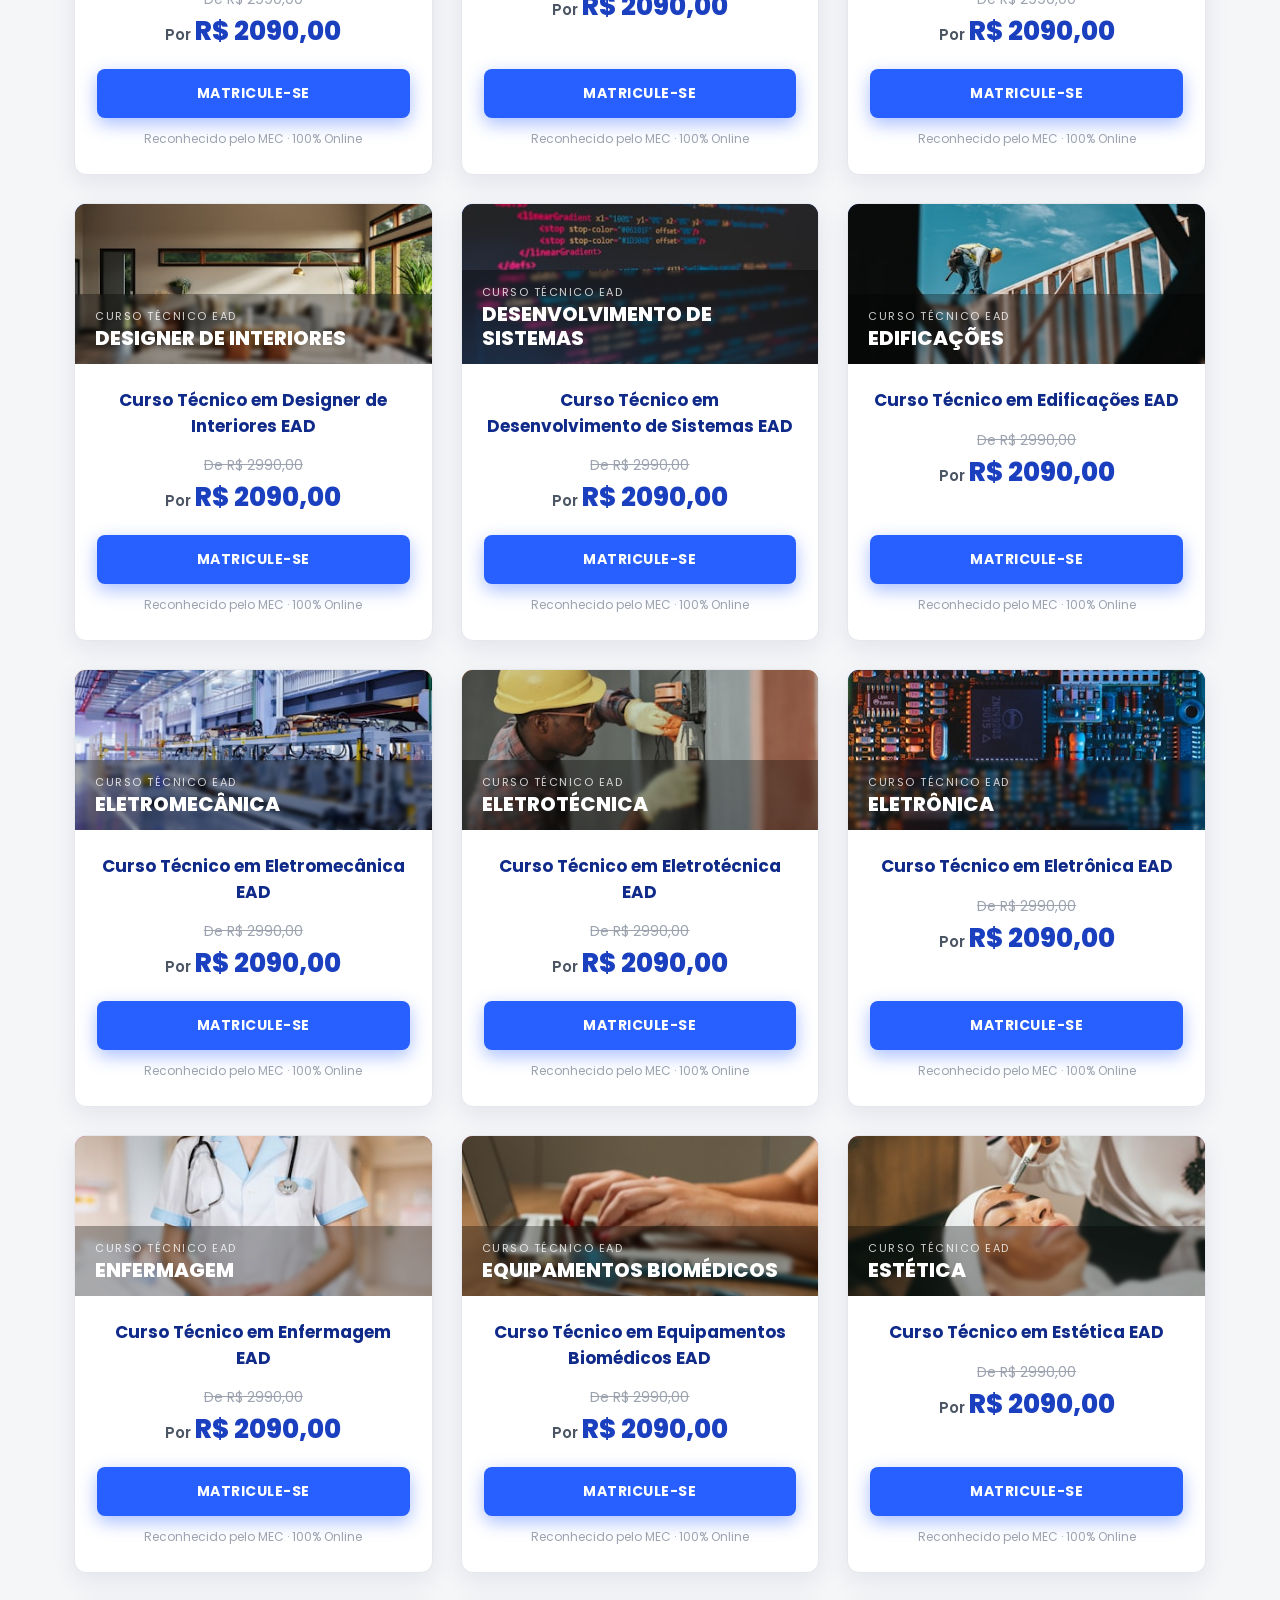
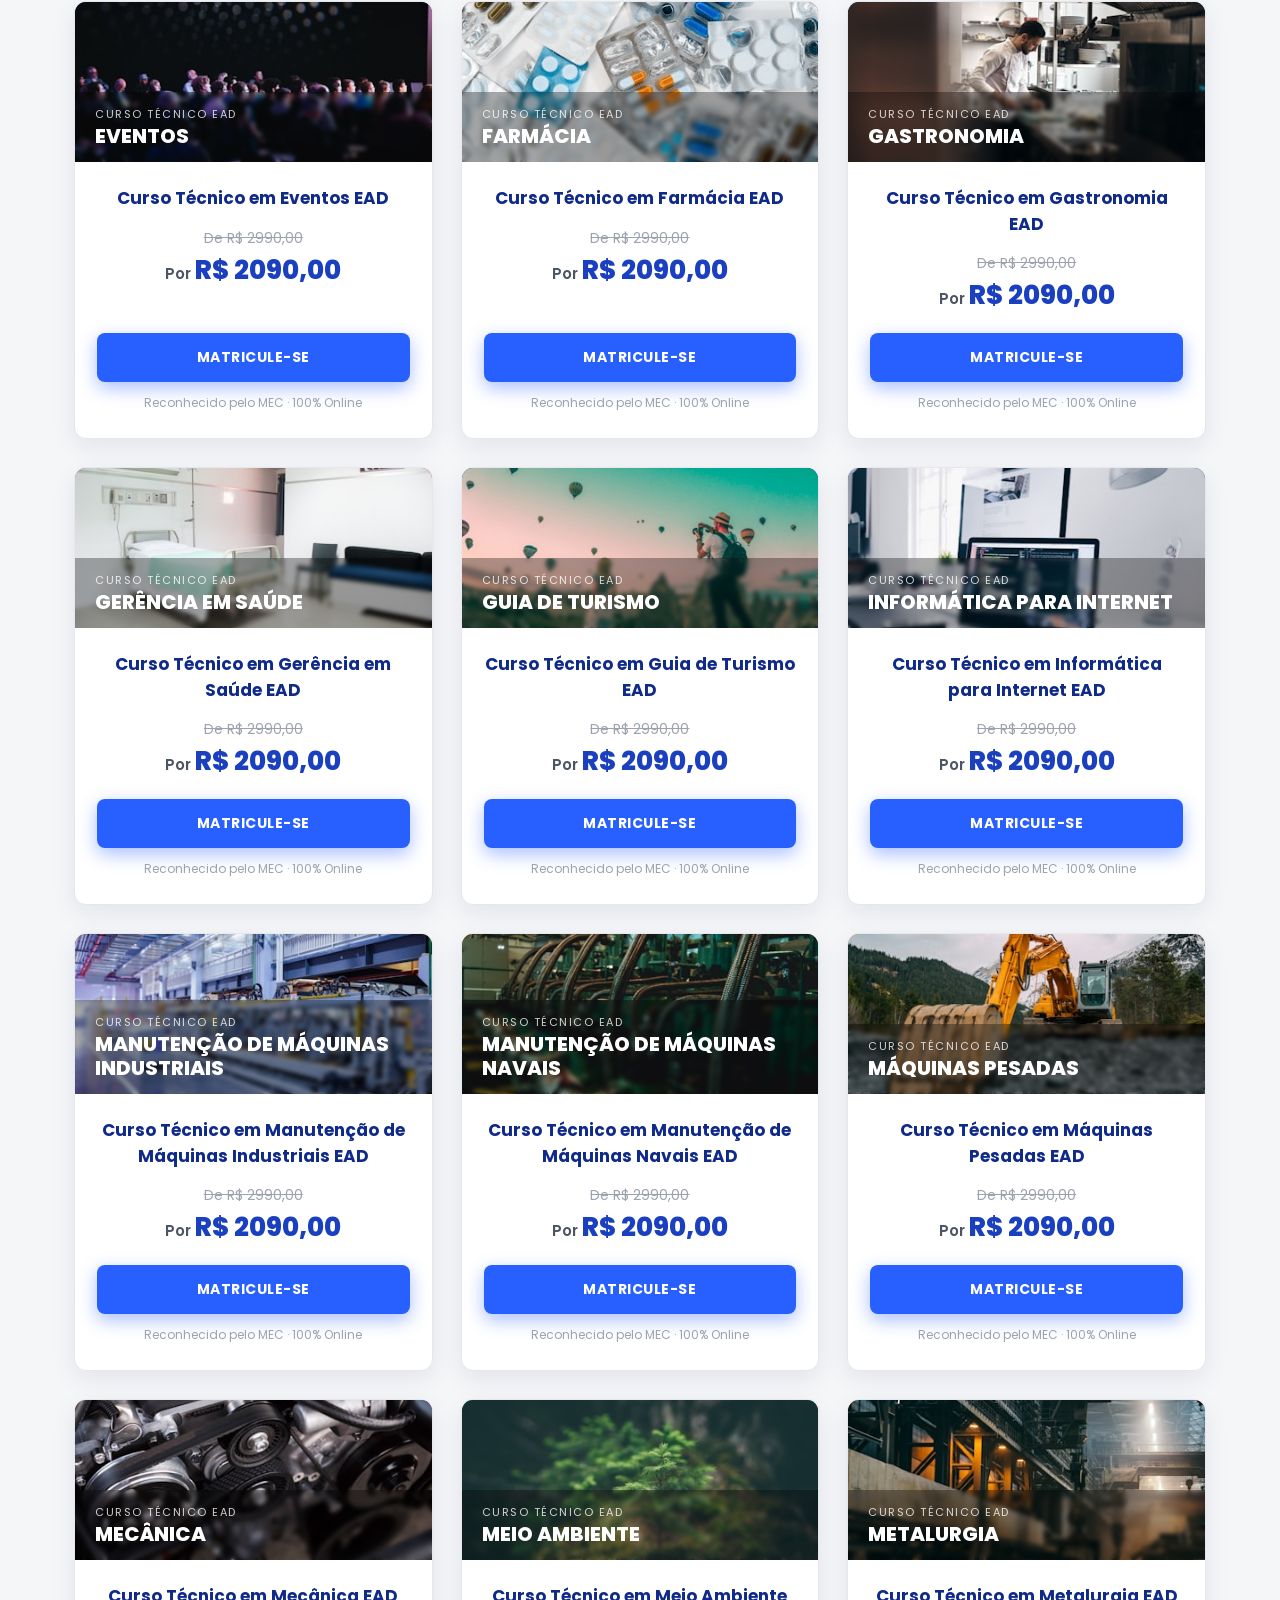
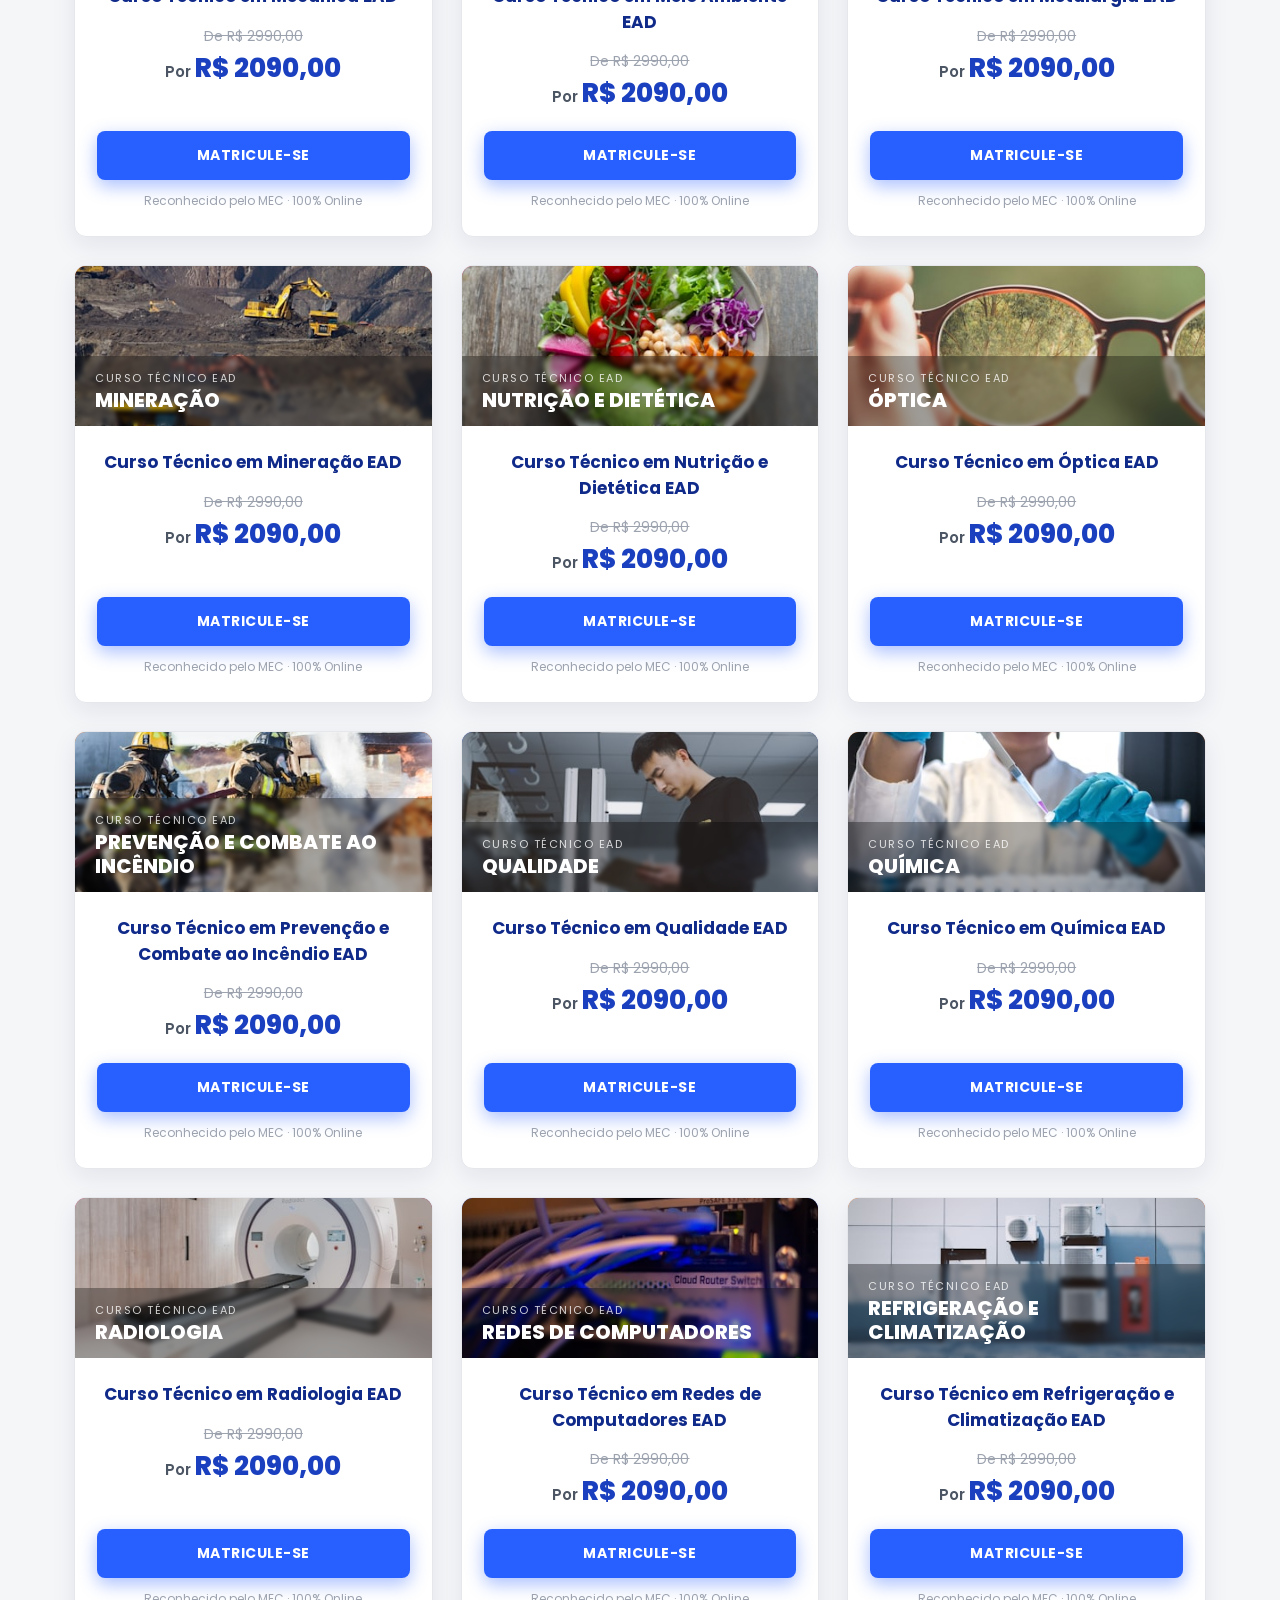
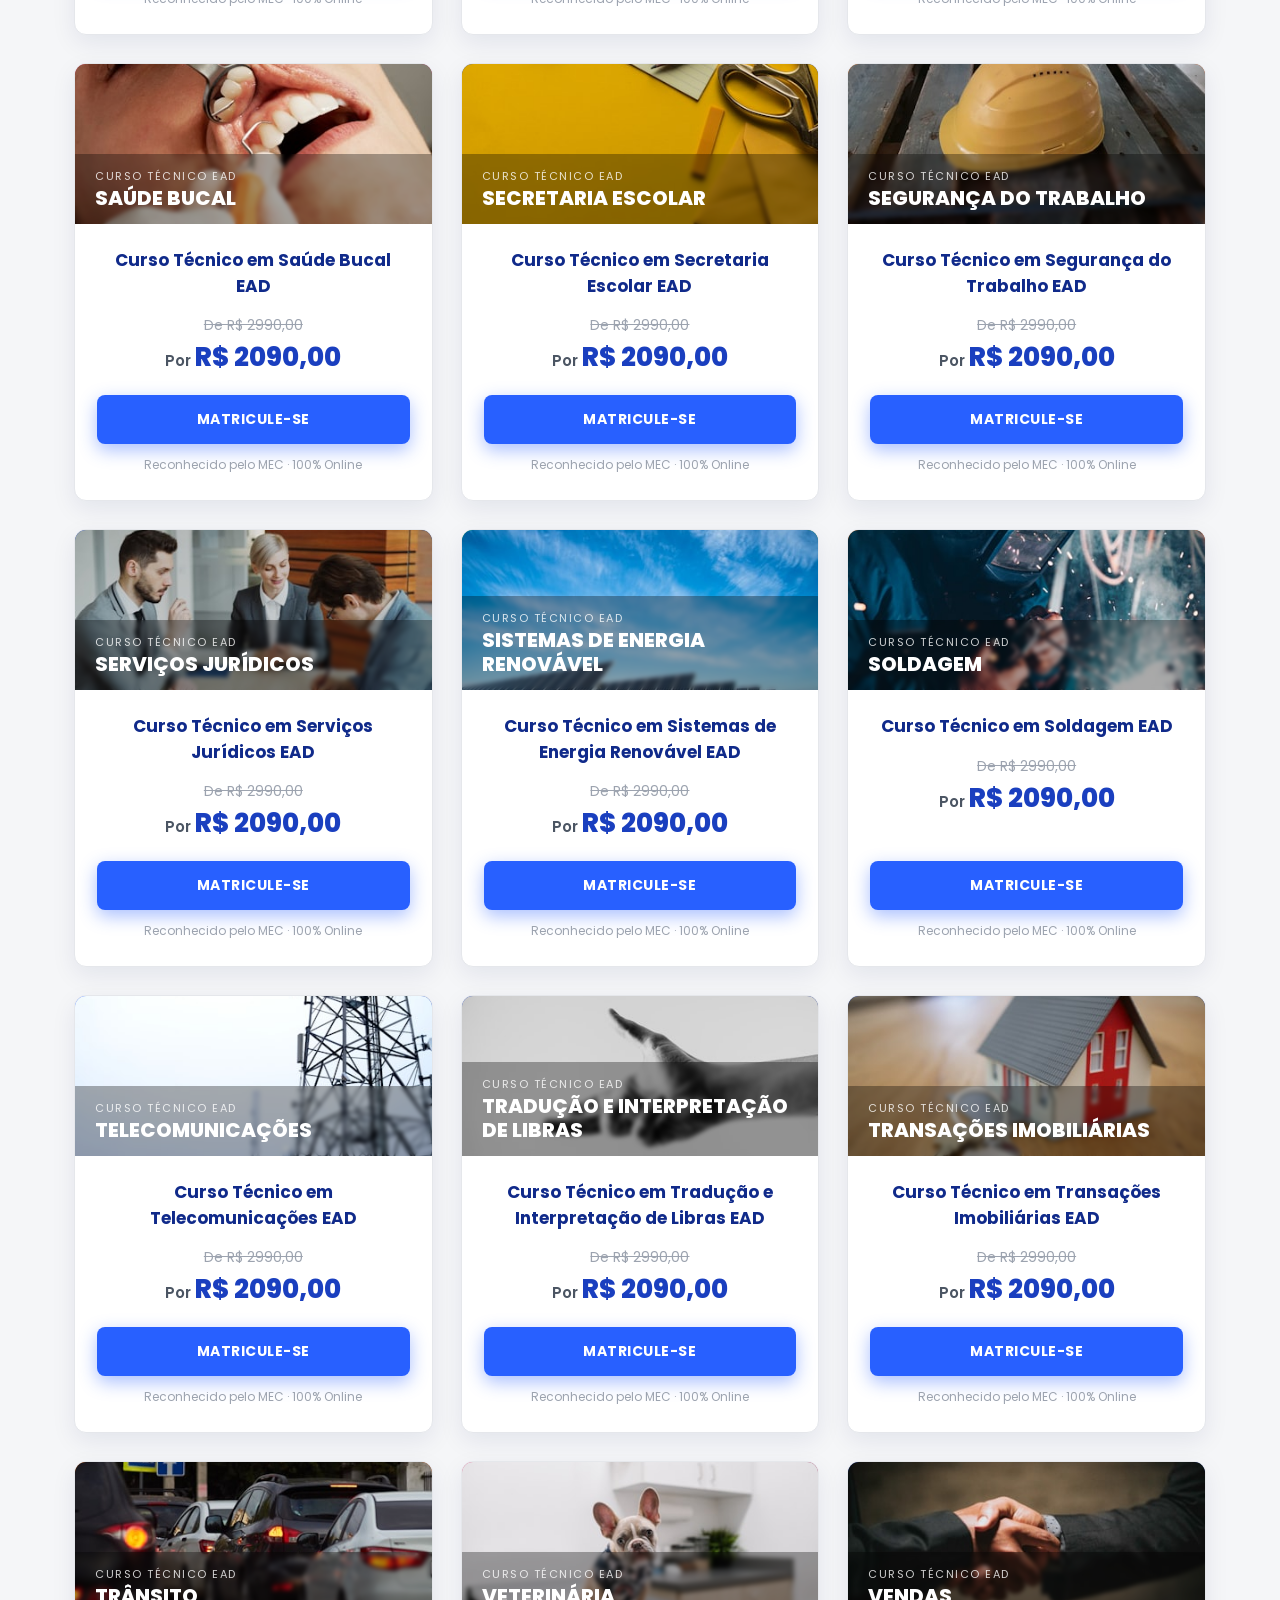
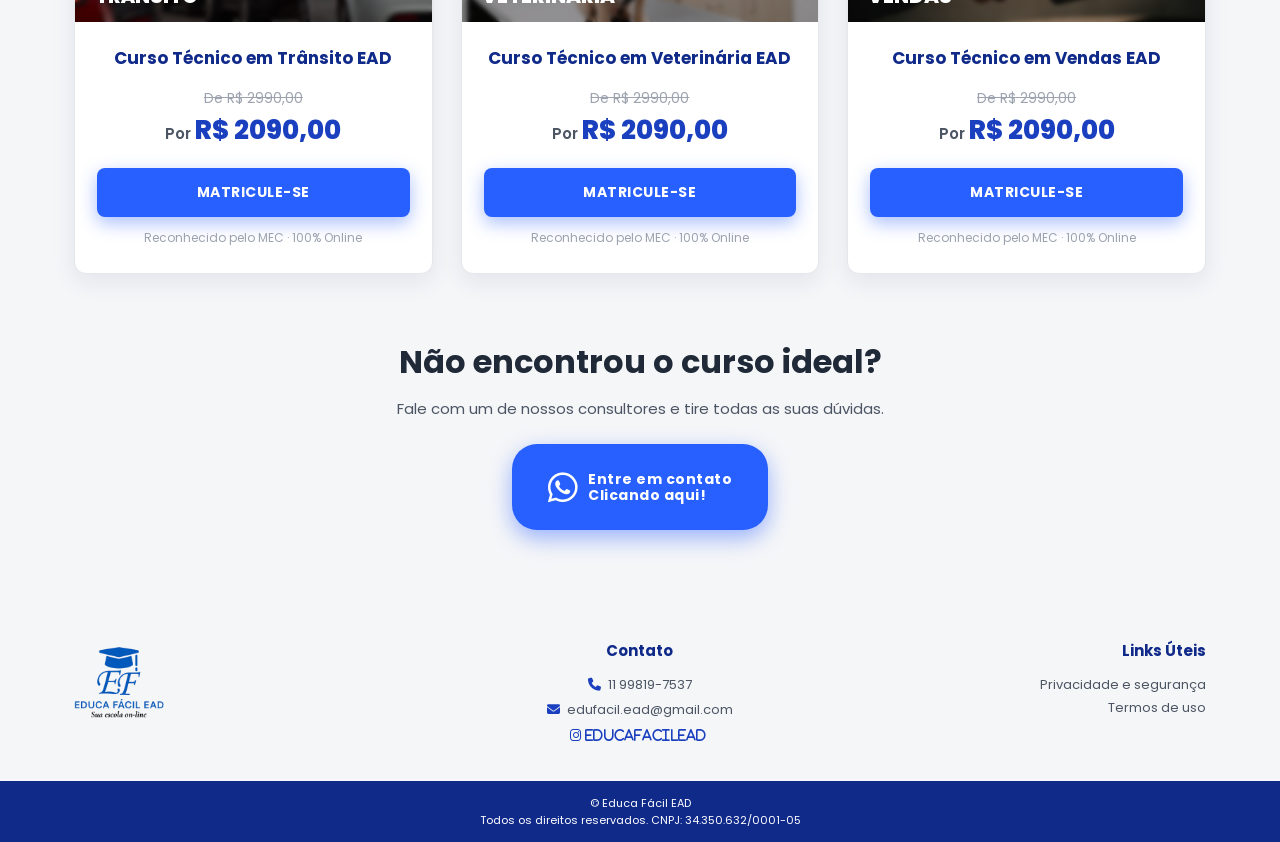
==== commit 2411d2a5: "alterações de dados cruciais" ====
--- a/cursos.html
+++ b/cursos.html
@@ -149,7 +149,7 @@
                 >
               </div>
               <a
-                href="https://wa.me/5599000000000"
+                href="https://wa.me/5511998197537"
                 target="_blank"
                 rel="noopener"
                 class="btn btn--primary course-card__btn"
@@ -181,7 +181,7 @@
                 >
               </div>
               <a
-                href="https://wa.me/5599000000000"
+                href="https://wa.me/5511998197537"
                 target="_blank"
                 rel="noopener"
                 class="btn btn--primary course-card__btn"
@@ -213,7 +213,7 @@
                 >
               </div>
               <a
-                href="https://wa.me/5599000000000"
+                href="https://wa.me/5511998197537"
                 target="_blank"
                 rel="noopener"
                 class="btn btn--primary course-card__btn"
@@ -245,7 +245,7 @@
                 >
               </div>
               <a
-                href="https://wa.me/5599000000000"
+                href="https://wa.me/5511998197537"
                 target="_blank"
                 rel="noopener"
                 class="btn btn--primary course-card__btn"
@@ -277,7 +277,7 @@
                 >
               </div>
               <a
-                href="https://wa.me/5599000000000"
+                href="https://wa.me/5511998197537"
                 target="_blank"
                 rel="noopener"
                 class="btn btn--primary course-card__btn"
@@ -309,7 +309,7 @@
                 >
               </div>
               <a
-                href="https://wa.me/5599000000000"
+                href="https://wa.me/5511998197537"
                 target="_blank"
                 rel="noopener"
                 class="btn btn--primary course-card__btn"
@@ -342,7 +342,7 @@
                 >
               </div>
               <a
-                href="https://wa.me/5599000000000"
+                href="https://wa.me/5511998197537"
                 target="_blank"
                 rel="noopener"
                 class="btn btn--primary course-card__btn"
@@ -375,7 +375,7 @@
                 >
               </div>
               <a
-                href="https://wa.me/5599000000000"
+                href="https://wa.me/5511998197537"
                 target="_blank"
                 rel="noopener"
                 class="btn btn--primary course-card__btn"
@@ -408,7 +408,7 @@
                 >
               </div>
               <a
-                href="https://wa.me/5599000000000"
+                href="https://wa.me/5511998197537"
                 target="_blank"
                 rel="noopener"
                 class="btn btn--primary course-card__btn"
@@ -441,7 +441,7 @@
                 >
               </div>
               <a
-                href="https://wa.me/5599000000000"
+                href="https://wa.me/5511998197537"
                 target="_blank"
                 rel="noopener"
                 class="btn btn--primary course-card__btn"
@@ -474,7 +474,7 @@
                 >
               </div>
               <a
-                href="https://wa.me/5599000000000"
+                href="https://wa.me/5511998197537"
                 target="_blank"
                 rel="noopener"
                 class="btn btn--primary course-card__btn"
@@ -507,7 +507,7 @@
                 >
               </div>
               <a
-                href="https://wa.me/5599000000000"
+                href="https://wa.me/5511998197537"
                 target="_blank"
                 rel="noopener"
                 class="btn btn--primary course-card__btn"
@@ -540,7 +540,7 @@
                 >
               </div>
               <a
-                href="https://wa.me/5599000000000"
+                href="https://wa.me/5511998197537"
                 target="_blank"
                 rel="noopener"
                 class="btn btn--primary course-card__btn"
@@ -573,7 +573,7 @@
                 >
               </div>
               <a
-                href="https://wa.me/5599000000000"
+                href="https://wa.me/5511998197537"
                 target="_blank"
                 rel="noopener"
                 class="btn btn--primary course-card__btn"
@@ -606,7 +606,7 @@
                 >
               </div>
               <a
-                href="https://wa.me/5599000000000"
+                href="https://wa.me/5511998197537"
                 target="_blank"
                 rel="noopener"
                 class="btn btn--primary course-card__btn"
@@ -639,7 +639,7 @@
                 >
               </div>
               <a
-                href="https://wa.me/5599000000000"
+                href="https://wa.me/5511998197537"
                 target="_blank"
                 rel="noopener"
                 class="btn btn--primary course-card__btn"
@@ -672,7 +672,7 @@
                 >
               </div>
               <a
-                href="https://wa.me/5599000000000"
+                href="https://wa.me/5511998197537"
                 target="_blank"
                 rel="noopener"
                 class="btn btn--primary course-card__btn"
@@ -705,7 +705,7 @@
                 >
               </div>
               <a
-                href="https://wa.me/5599000000000"
+                href="https://wa.me/5511998197537"
                 target="_blank"
                 rel="noopener"
                 class="btn btn--primary course-card__btn"
@@ -738,7 +738,7 @@
                 >
               </div>
               <a
-                href="https://wa.me/5599000000000"
+                href="https://wa.me/5511998197537"
                 target="_blank"
                 rel="noopener"
                 class="btn btn--primary course-card__btn"
@@ -771,7 +771,7 @@
                 >
               </div>
               <a
-                href="https://wa.me/5599000000000"
+                href="https://wa.me/5511998197537"
                 target="_blank"
                 rel="noopener"
                 class="btn btn--primary course-card__btn"
@@ -804,7 +804,7 @@
                 >
               </div>
               <a
-                href="https://wa.me/5599000000000"
+                href="https://wa.me/5511998197537"
                 target="_blank"
                 rel="noopener"
                 class="btn btn--primary course-card__btn"
@@ -837,7 +837,7 @@
                 >
               </div>
               <a
-                href="https://wa.me/5599000000000"
+                href="https://wa.me/5511998197537"
                 target="_blank"
                 rel="noopener"
                 class="btn btn--primary course-card__btn"
@@ -870,7 +870,7 @@
                 >
               </div>
               <a
-                href="https://wa.me/5599000000000"
+                href="https://wa.me/5511998197537"
                 target="_blank"
                 rel="noopener"
                 class="btn btn--primary course-card__btn"
@@ -903,7 +903,7 @@
                 >
               </div>
               <a
-                href="https://wa.me/5599000000000"
+                href="https://wa.me/5511998197537"
                 target="_blank"
                 rel="noopener"
                 class="btn btn--primary course-card__btn"
@@ -936,7 +936,7 @@
                 >
               </div>
               <a
-                href="https://wa.me/5599000000000"
+                href="https://wa.me/5511998197537"
                 target="_blank"
                 rel="noopener"
                 class="btn btn--primary course-card__btn"
@@ -969,7 +969,7 @@
                 >
               </div>
               <a
-                href="https://wa.me/5599000000000"
+                href="https://wa.me/5511998197537"
                 target="_blank"
                 rel="noopener"
                 class="btn btn--primary course-card__btn"
@@ -1002,7 +1002,7 @@
                 >
               </div>
               <a
-                href="https://wa.me/5599000000000"
+                href="https://wa.me/5511998197537"
                 target="_blank"
                 rel="noopener"
                 class="btn btn--primary course-card__btn"
@@ -1035,7 +1035,7 @@
                 >
               </div>
               <a
-                href="https://wa.me/5599000000000"
+                href="https://wa.me/5511998197537"
                 target="_blank"
                 rel="noopener"
                 class="btn btn--primary course-card__btn"
@@ -1068,7 +1068,7 @@
                 >
               </div>
               <a
-                href="https://wa.me/5599000000000"
+                href="https://wa.me/5511998197537"
                 target="_blank"
                 rel="noopener"
                 class="btn btn--primary course-card__btn"
@@ -1101,7 +1101,7 @@
                 >
               </div>
               <a
-                href="https://wa.me/5599000000000"
+                href="https://wa.me/5511998197537"
                 target="_blank"
                 rel="noopener"
                 class="btn btn--primary course-card__btn"
@@ -1134,7 +1134,7 @@
                 >
               </div>
               <a
-                href="https://wa.me/5599000000000"
+                href="https://wa.me/5511998197537"
                 target="_blank"
                 rel="noopener"
                 class="btn btn--primary course-card__btn"
@@ -1167,7 +1167,7 @@
                 >
               </div>
               <a
-                href="https://wa.me/5599000000000"
+                href="https://wa.me/5511998197537"
                 target="_blank"
                 rel="noopener"
                 class="btn btn--primary course-card__btn"
@@ -1200,7 +1200,7 @@
                 >
               </div>
               <a
-                href="https://wa.me/5599000000000"
+                href="https://wa.me/5511998197537"
                 target="_blank"
                 rel="noopener"
                 class="btn btn--primary course-card__btn"
@@ -1233,7 +1233,7 @@
                 >
               </div>
               <a
-                href="https://wa.me/5599000000000"
+                href="https://wa.me/5511998197537"
                 target="_blank"
                 rel="noopener"
                 class="btn btn--primary course-card__btn"
@@ -1266,7 +1266,7 @@
                 >
               </div>
               <a
-                href="https://wa.me/5599000000000"
+                href="https://wa.me/5511998197537"
                 target="_blank"
                 rel="noopener"
                 class="btn btn--primary course-card__btn"
@@ -1299,7 +1299,7 @@
                 >
               </div>
               <a
-                href="https://wa.me/5599000000000"
+                href="https://wa.me/5511998197537"
                 target="_blank"
                 rel="noopener"
                 class="btn btn--primary course-card__btn"
@@ -1332,7 +1332,7 @@
                 >
               </div>
               <a
-                href="https://wa.me/5599000000000"
+                href="https://wa.me/5511998197537"
                 target="_blank"
                 rel="noopener"
                 class="btn btn--primary course-card__btn"
@@ -1365,7 +1365,7 @@
                 >
               </div>
               <a
-                href="https://wa.me/5599000000000"
+                href="https://wa.me/5511998197537"
                 target="_blank"
                 rel="noopener"
                 class="btn btn--primary course-card__btn"
@@ -1398,7 +1398,7 @@
                 >
               </div>
               <a
-                href="https://wa.me/5599000000000"
+                href="https://wa.me/5511998197537"
                 target="_blank"
                 rel="noopener"
                 class="btn btn--primary course-card__btn"
@@ -1431,7 +1431,7 @@
                 >
               </div>
               <a
-                href="https://wa.me/5599000000000"
+                href="https://wa.me/5511998197537"
                 target="_blank"
                 rel="noopener"
                 class="btn btn--primary course-card__btn"
@@ -1464,7 +1464,7 @@
                 >
               </div>
               <a
-                href="https://wa.me/5599000000000"
+                href="https://wa.me/5511998197537"
                 target="_blank"
                 rel="noopener"
                 class="btn btn--primary course-card__btn"
@@ -1497,7 +1497,7 @@
                 >
               </div>
               <a
-                href="https://wa.me/5599000000000"
+                href="https://wa.me/5511998197537"
                 target="_blank"
                 rel="noopener"
                 class="btn btn--primary course-card__btn"
@@ -1530,7 +1530,7 @@
                 >
               </div>
               <a
-                href="https://wa.me/5599000000000"
+                href="https://wa.me/5511998197537"
                 target="_blank"
                 rel="noopener"
                 class="btn btn--primary course-card__btn"
@@ -1563,7 +1563,7 @@
                 >
               </div>
               <a
-                href="https://wa.me/5599000000000"
+                href="https://wa.me/5511998197537"
                 target="_blank"
                 rel="noopener"
                 class="btn btn--primary course-card__btn"
@@ -1596,7 +1596,7 @@
                 >
               </div>
               <a
-                href="https://wa.me/5599000000000"
+                href="https://wa.me/5511998197537"
                 target="_blank"
                 rel="noopener"
                 class="btn btn--primary course-card__btn"
@@ -1629,7 +1629,7 @@
                 >
               </div>
               <a
-                href="https://wa.me/5599000000000"
+                href="https://wa.me/5511998197537"
                 target="_blank"
                 rel="noopener"
                 class="btn btn--primary course-card__btn"
@@ -1662,7 +1662,7 @@
                 >
               </div>
               <a
-                href="https://wa.me/5599000000000"
+                href="https://wa.me/5511998197537"
                 target="_blank"
                 rel="noopener"
                 class="btn btn--primary course-card__btn"
@@ -1695,7 +1695,7 @@
                 >
               </div>
               <a
-                href="https://wa.me/5599000000000"
+                href="https://wa.me/5511998197537"
                 target="_blank"
                 rel="noopener"
                 class="btn btn--primary course-card__btn"
@@ -1728,7 +1728,7 @@
                 >
               </div>
               <a
-                href="https://wa.me/5599000000000"
+                href="https://wa.me/5511998197537"
                 target="_blank"
                 rel="noopener"
                 class="btn btn--primary course-card__btn"
@@ -1761,7 +1761,7 @@
                 >
               </div>
               <a
-                href="https://wa.me/5599000000000"
+                href="https://wa.me/5511998197537"
                 target="_blank"
                 rel="noopener"
                 class="btn btn--primary course-card__btn"
@@ -1794,7 +1794,7 @@
                 >
               </div>
               <a
-                href="https://wa.me/5599000000000"
+                href="https://wa.me/5511998197537"
                 target="_blank"
                 rel="noopener"
                 class="btn btn--primary course-card__btn"
@@ -1827,7 +1827,7 @@
                 >
               </div>
               <a
-                href="https://wa.me/5599000000000"
+                href="https://wa.me/5511998197537"
                 target="_blank"
                 rel="noopener"
                 class="btn btn--primary course-card__btn"
@@ -1860,7 +1860,7 @@
                 >
               </div>
               <a
-                href="https://wa.me/5599000000000"
+                href="https://wa.me/5511998197537"
                 target="_blank"
                 rel="noopener"
                 class="btn btn--primary course-card__btn"
@@ -1893,7 +1893,7 @@
                 >
               </div>
               <a
-                href="https://wa.me/5599000000000"
+                href="https://wa.me/5511998197537"
                 target="_blank"
                 rel="noopener"
                 class="btn btn--primary course-card__btn"
@@ -1926,7 +1926,7 @@
                 >
               </div>
               <a
-                href="https://wa.me/5599000000000"
+                href="https://wa.me/5511998197537"
                 target="_blank"
                 rel="noopener"
                 class="btn btn--primary course-card__btn"
@@ -1959,7 +1959,7 @@
                 >
               </div>
               <a
-                href="https://wa.me/5599000000000"
+                href="https://wa.me/5511998197537"
                 target="_blank"
                 rel="noopener"
                 class="btn btn--primary course-card__btn"
@@ -1992,7 +1992,7 @@
                 >
               </div>
               <a
-                href="https://wa.me/5599000000000"
+                href="https://wa.me/5511998197537"
                 target="_blank"
                 rel="noopener"
                 class="btn btn--primary course-card__btn"
@@ -2025,7 +2025,7 @@
                 >
               </div>
               <a
-                href="https://wa.me/5599000000000"
+                href="https://wa.me/5511998197537"
                 target="_blank"
                 rel="noopener"
                 class="btn btn--primary course-card__btn"
@@ -2058,7 +2058,7 @@
                 >
               </div>
               <a
-                href="https://wa.me/5599000000000"
+                href="https://wa.me/5511998197537"
                 target="_blank"
                 rel="noopener"
                 class="btn btn--primary course-card__btn"
@@ -2091,7 +2091,7 @@
                 >
               </div>
               <a
-                href="https://wa.me/5599000000000"
+                href="https://wa.me/5511998197537"
                 target="_blank"
                 rel="noopener"
                 class="btn btn--primary course-card__btn"
@@ -2117,7 +2117,7 @@
           <h2 class="section-title">Não encontrou o curso ideal?</h2>
           <p>Fale com um de nossos consultores e tire todas as suas dúvidas.</p>
           <a
-            href="https://wa.me/5599000000000"
+            href="https://wa.me/5511998197537"
             target="_blank"
             rel="noopener"
             class="btn btn--whatsapp"
@@ -2149,8 +2149,8 @@
 
         <div class="footer__col footer__col--center">
           <h3>Contato</h3>
-          <p><i class="fa-solid fa-phone"></i> 99000-0000</p>
-          <p><i class="fa-solid fa-envelope"></i> educafacilemail@gmail.com</p>
+          <p><i class="fa-solid fa-phone"></i> 11 99819-7537</p>
+          <p><i class="fa-solid fa-envelope"></i> edufacil.ead@gmail.com</p>
           <p>
             <a href="https://www.instagram.com/educafacilead/"
               ><i class="fa-brands fa-instagram"> educafacilead</i></a
@@ -2161,22 +2161,21 @@
         <div class="footer__col footer__col--right">
           <h3>Links Úteis</h3>
           <ul>
-            <li><a href="#">Como Funciona</a></li>
-            <li><a href="#">Privacidade e segurança</a></li>
-            <li><a href="#">Termos de uso</a></li>
+            <li><a href="privacidade.html">Privacidade e segurança</a></li>
+            <li><a href="termos.html">Termos de uso</a></li>
           </ul>
         </div>
       </div>
 
       <div class="footer__copy">
         © Educa Fácil EAD<br />
-        Todos os direitos reservados. CNPJ: 00.000.000/0000-00
+        Todos os direitos reservados. CNPJ: 34.350.632/0001-05
       </div>
     </footer>
 
     <!-- Floating WhatsApp button -->
     <a
-      href="https://wa.me/5599000000000"
+      href="https://wa.me/5511998197537"
       target="_blank"
       rel="noopener"
       class="whatsapp-float"
--- a/css/style.css
+++ b/css/style.css
@@ -1,3 +1,68 @@
+/* ============================
+   LEGAL CONTENT (privacidade / termos)
+   ============================ */
+.legal-content {
+  padding: 50px 0 80px;
+  background: var(--white);
+}
+
+.legal-content .container {
+  max-width: 820px;
+}
+
+.legal-content__updated {
+  color: var(--gray-600);
+  font-style: italic;
+  margin-bottom: 36px;
+  font-size: 14px;
+}
+
+.legal-content h2 {
+  font-size: 22px;
+  font-weight: 700;
+  color: var(--blue-900);
+  margin-top: 40px;
+  margin-bottom: 14px;
+  line-height: 1.3;
+}
+
+.legal-content h2:first-of-type {
+  margin-top: 0;
+}
+
+.legal-content p {
+  margin-bottom: 16px;
+  line-height: 1.75;
+  color: var(--gray-800);
+  font-size: 15px;
+}
+
+.legal-content ul {
+  margin: 0 0 18px 0;
+  padding-left: 24px;
+}
+
+.legal-content li {
+  margin-bottom: 10px;
+  line-height: 1.7;
+  color: var(--gray-800);
+  font-size: 15px;
+}
+
+.legal-content strong {
+  color: var(--blue-900);
+  font-weight: 600;
+}
+
+.legal-content a {
+  color: var(--blue-500);
+  text-decoration: underline;
+}
+
+.legal-content a:hover {
+  color: var(--blue-700);
+}
+
 /* ============================
    RESET & BASE
    ============================ */
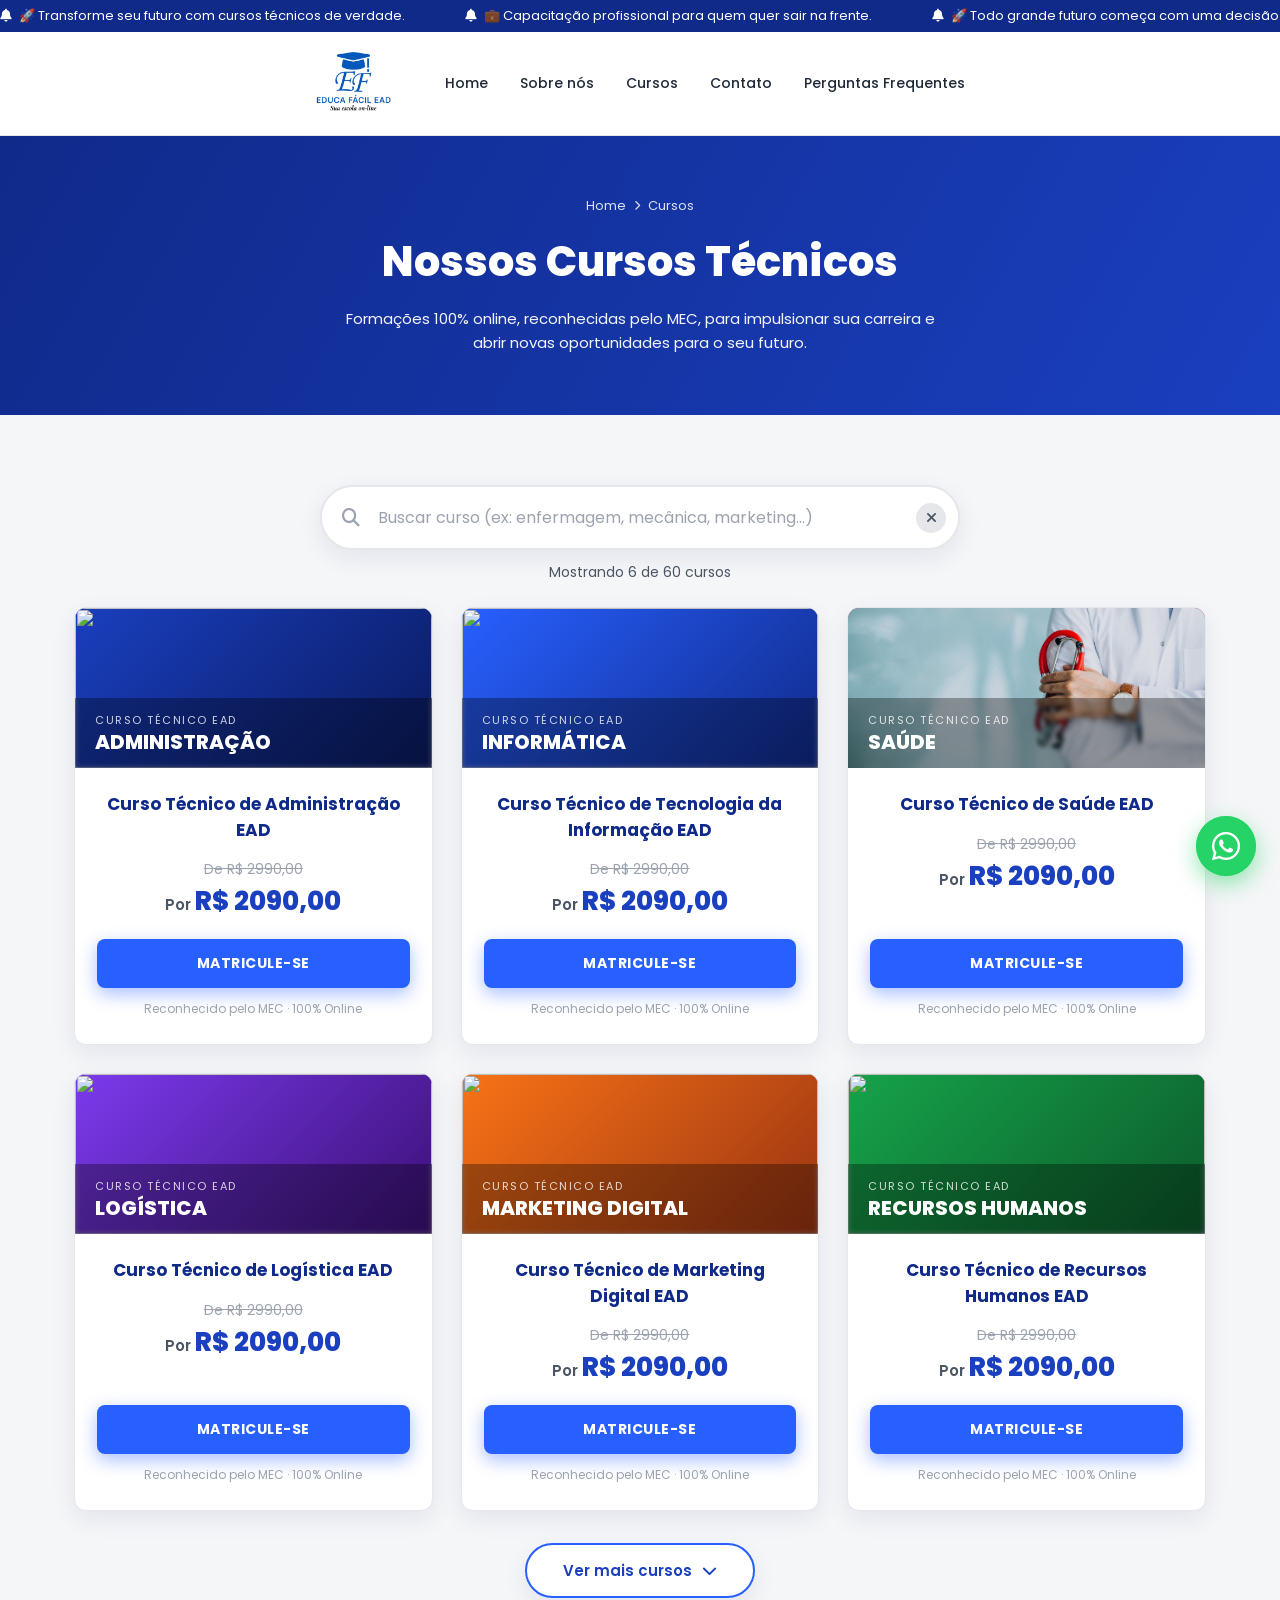
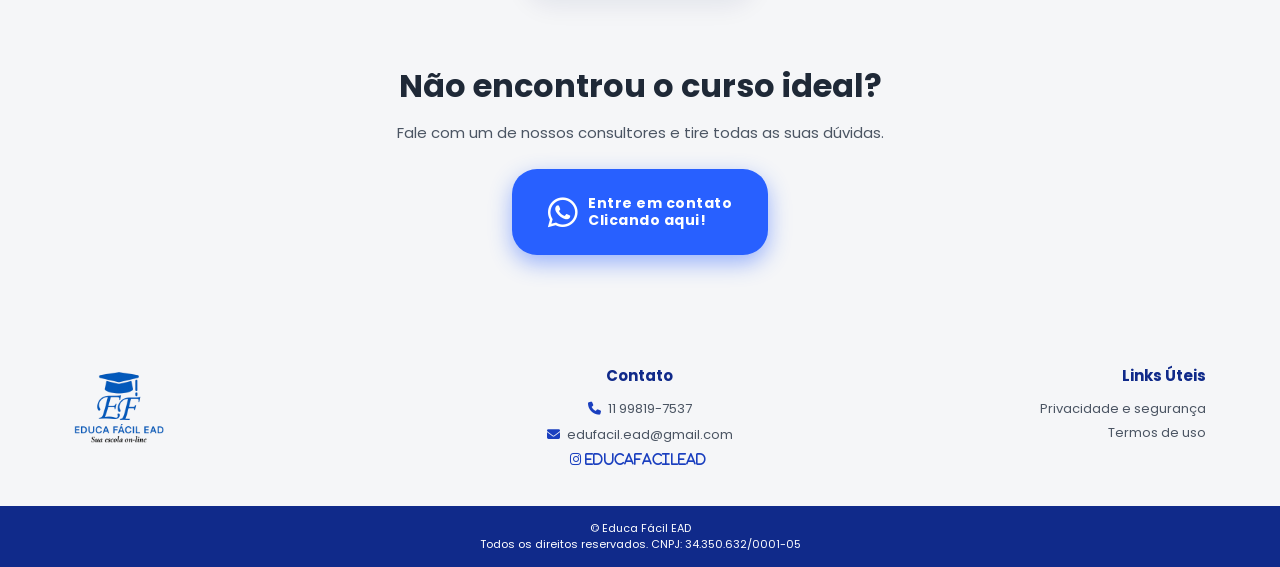
==== commit 9832255c: "alteração na pagina de cursos" ====
--- a/cursos.html
+++ b/cursos.html
@@ -2105,6 +2105,13 @@
           </article>
         </div>
 
+        <div class="load-more-wrapper">
+          <button type="button" class="load-more" id="load-more-btn">
+            <span class="load-more__label">Ver mais cursos</span>
+            <i class="fa-solid fa-chevron-down"></i>
+          </button>
+        </div>
+
         <div class="courses-no-results" hidden>
           <i class="fa-solid fa-magnifying-glass"></i>
           <p>Nenhum curso encontrado.</p>
--- a/css/style.css
+++ b/css/style.css
@@ -767,6 +767,51 @@
   display: none;
 }
 
+.load-more-wrapper {
+  text-align: center;
+  margin-top: 32px;
+}
+
+.load-more-wrapper[hidden] {
+  display: none;
+}
+
+.load-more {
+  display: inline-flex;
+  align-items: center;
+  gap: 10px;
+  padding: 14px 36px;
+  background: var(--white);
+  color: var(--blue-700);
+  border: 2px solid var(--blue-500);
+  border-radius: 50px;
+  font-family: inherit;
+  font-size: 15px;
+  font-weight: 600;
+  cursor: pointer;
+  box-shadow: var(--shadow-card);
+  transition: background 0.2s ease, color 0.2s ease, transform 0.2s ease, box-shadow 0.2s ease;
+}
+
+.load-more:hover {
+  background: var(--blue-500);
+  color: var(--white);
+  transform: translateY(-2px);
+  box-shadow: var(--shadow-elev);
+}
+
+.load-more i {
+  transition: transform 0.3s ease;
+}
+
+.load-more:hover i {
+  transform: translateY(3px);
+}
+
+.load-more[hidden] {
+  display: none;
+}
+
 .courses-no-results {
   text-align: center;
   padding: 60px 20px;
